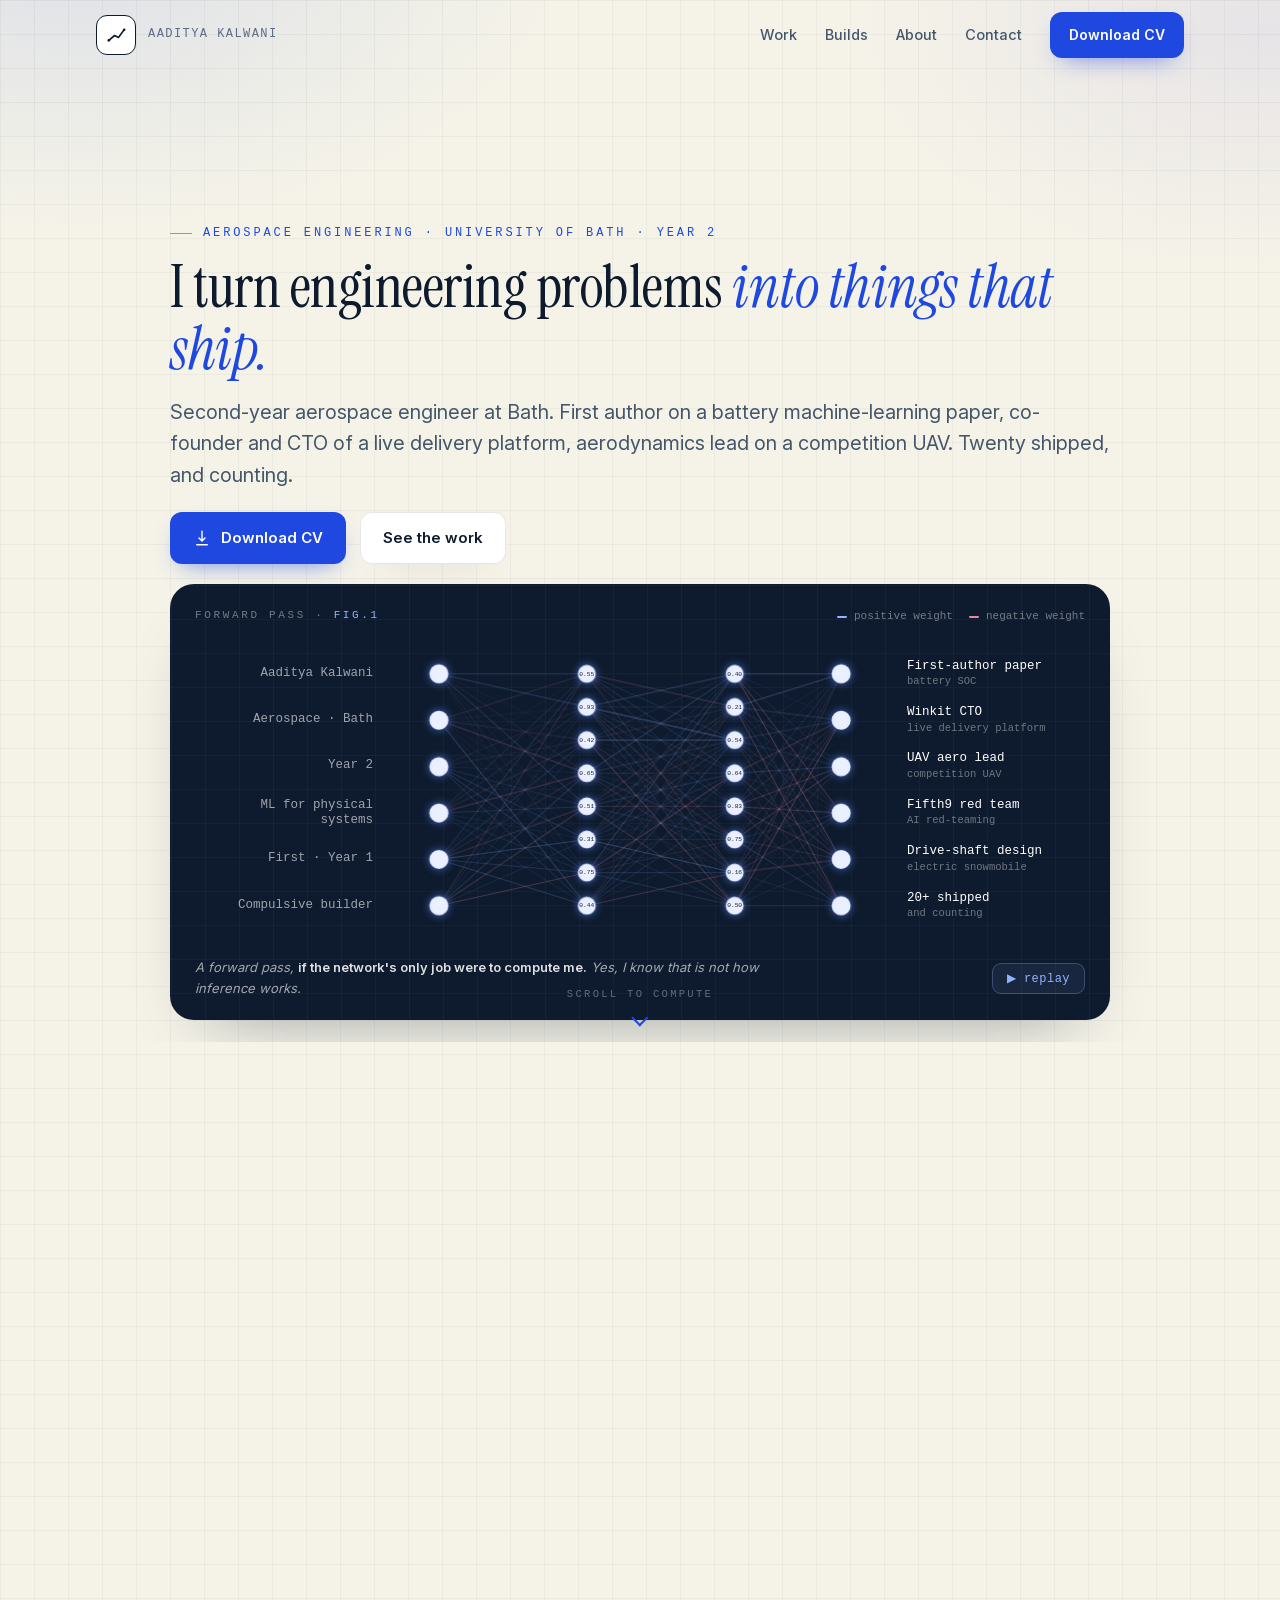
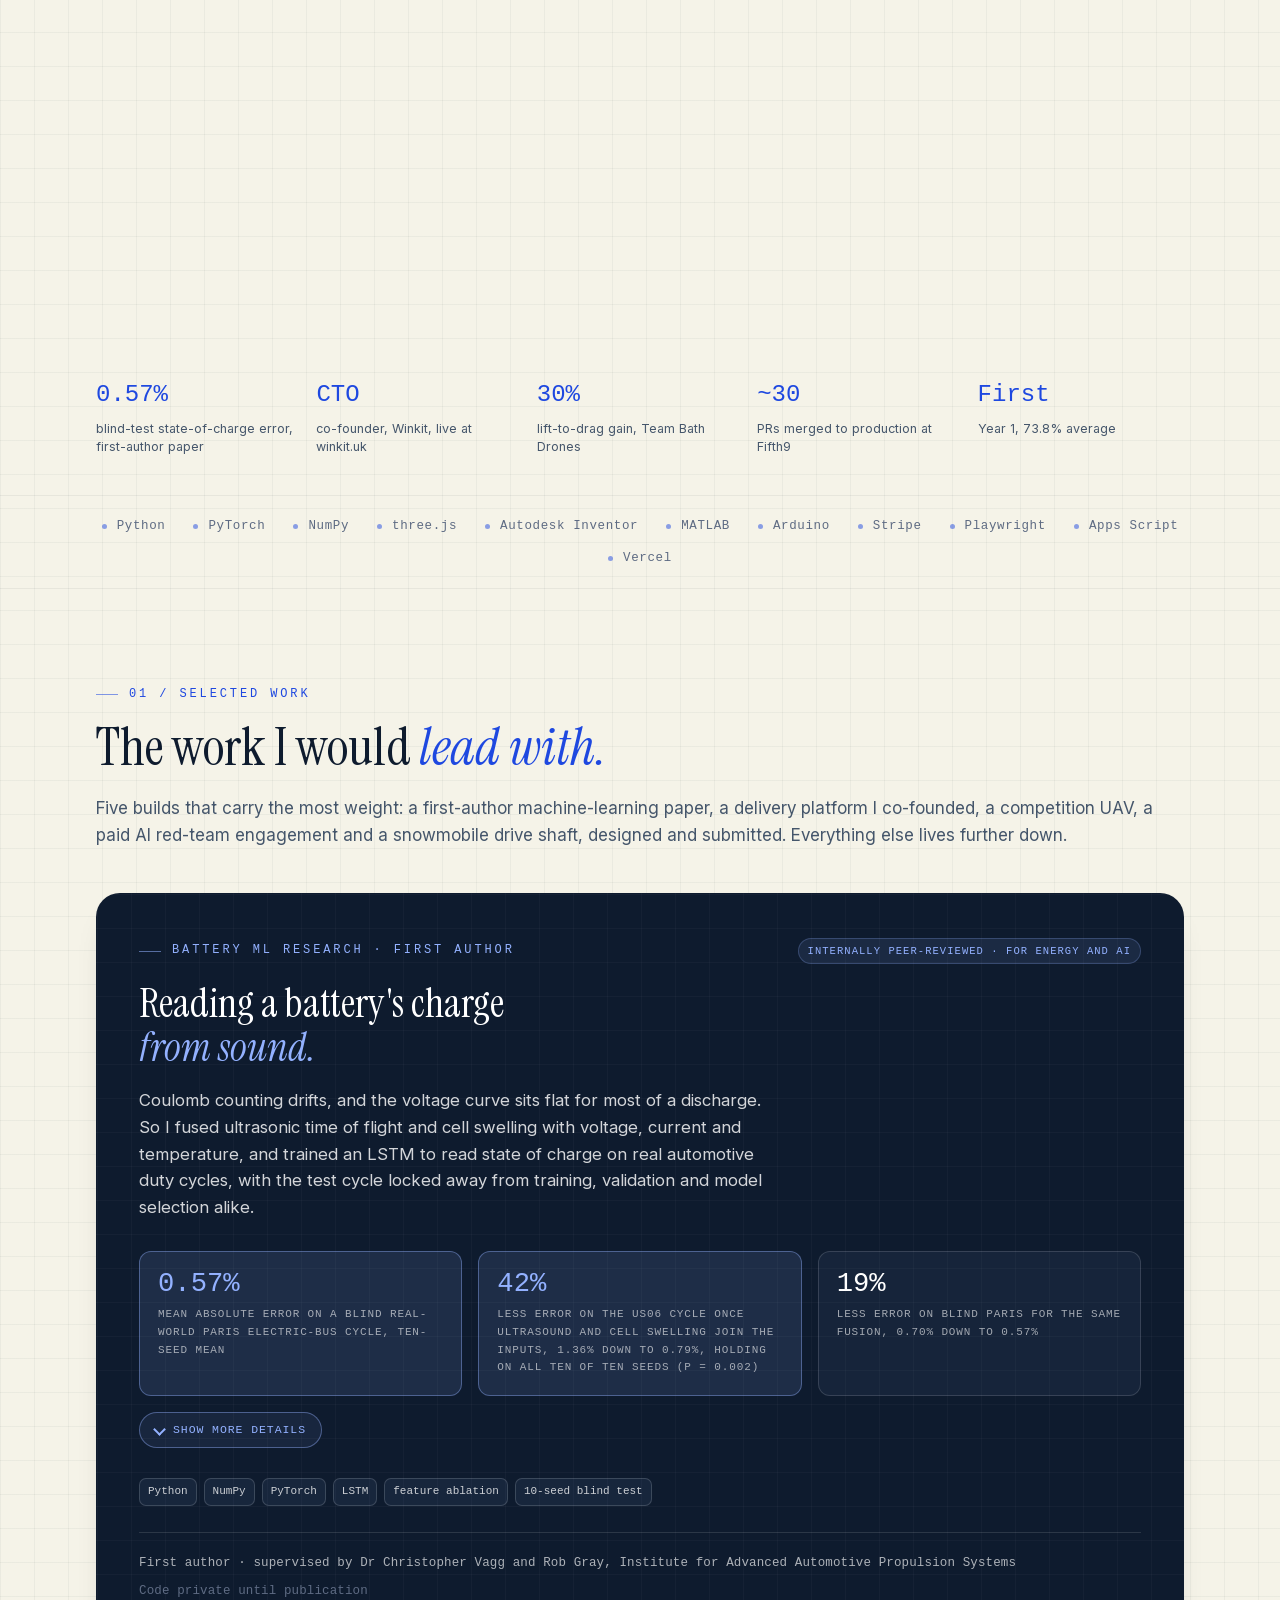
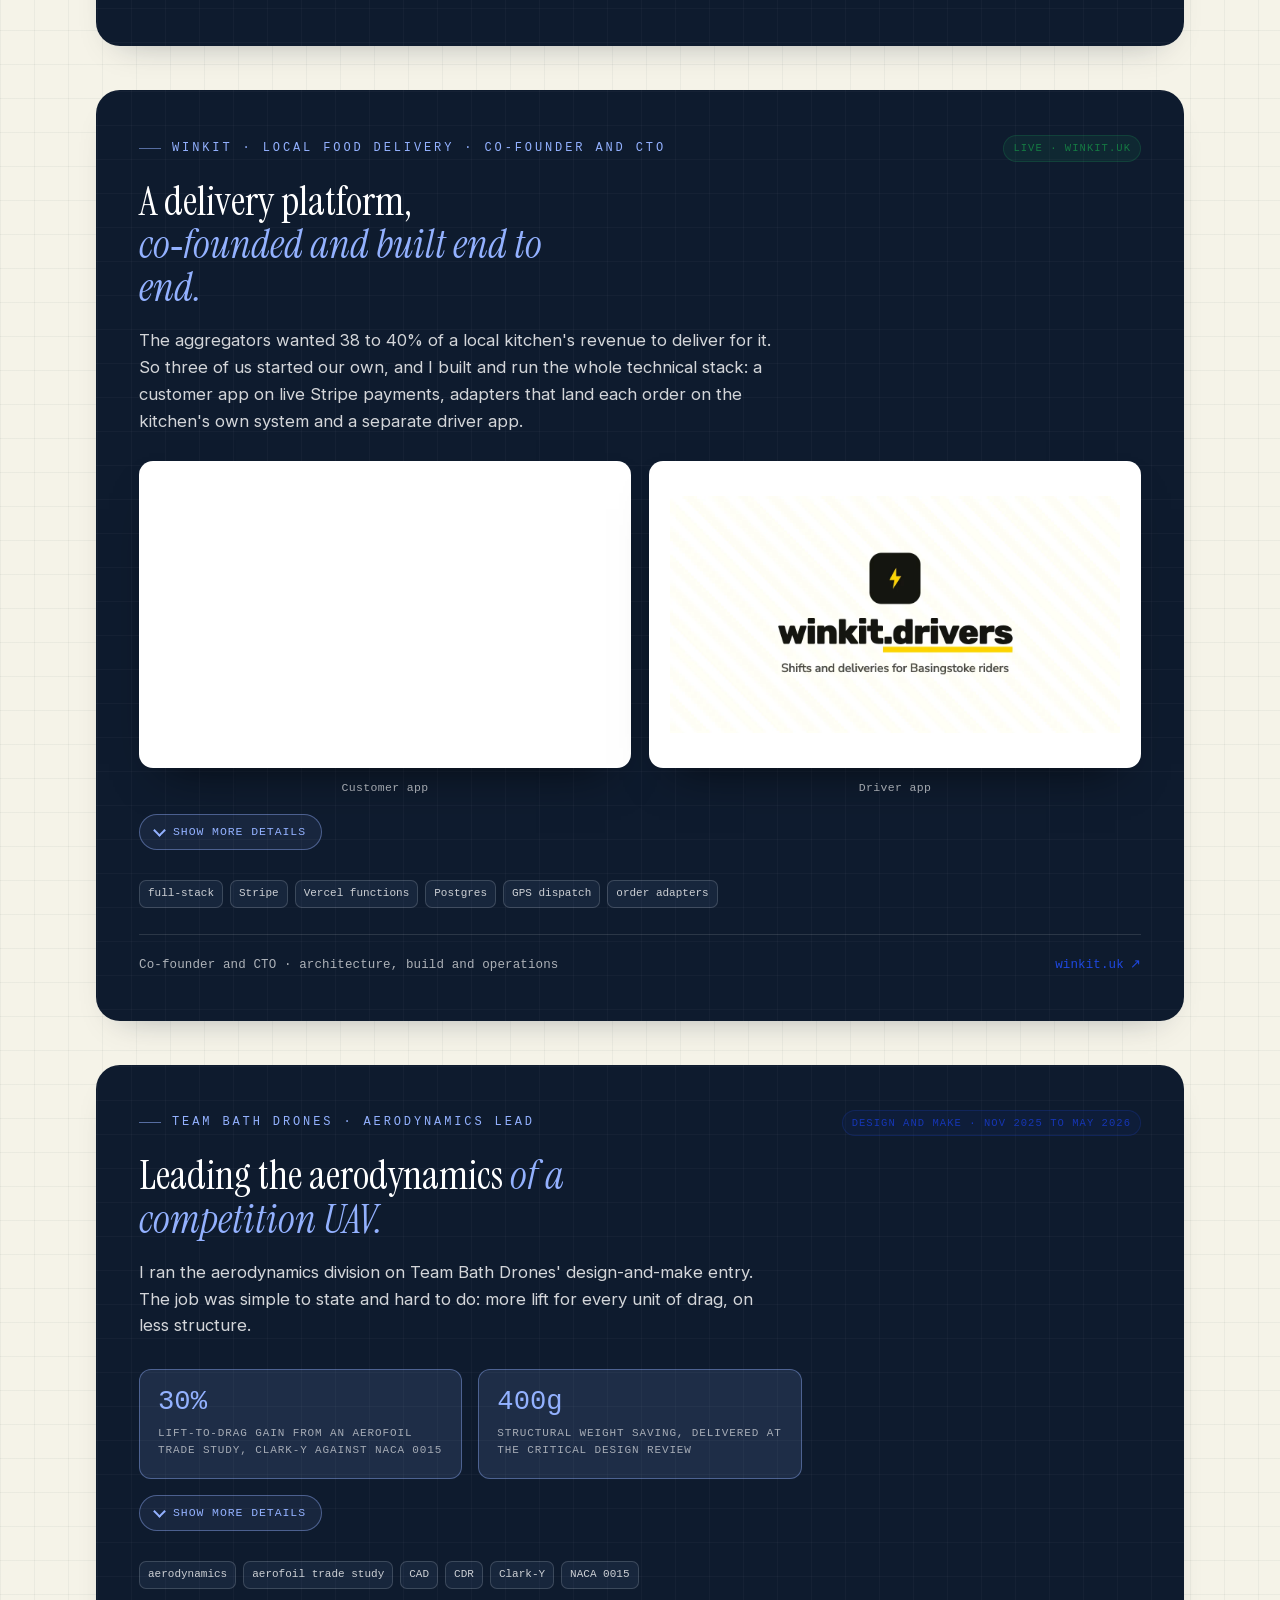
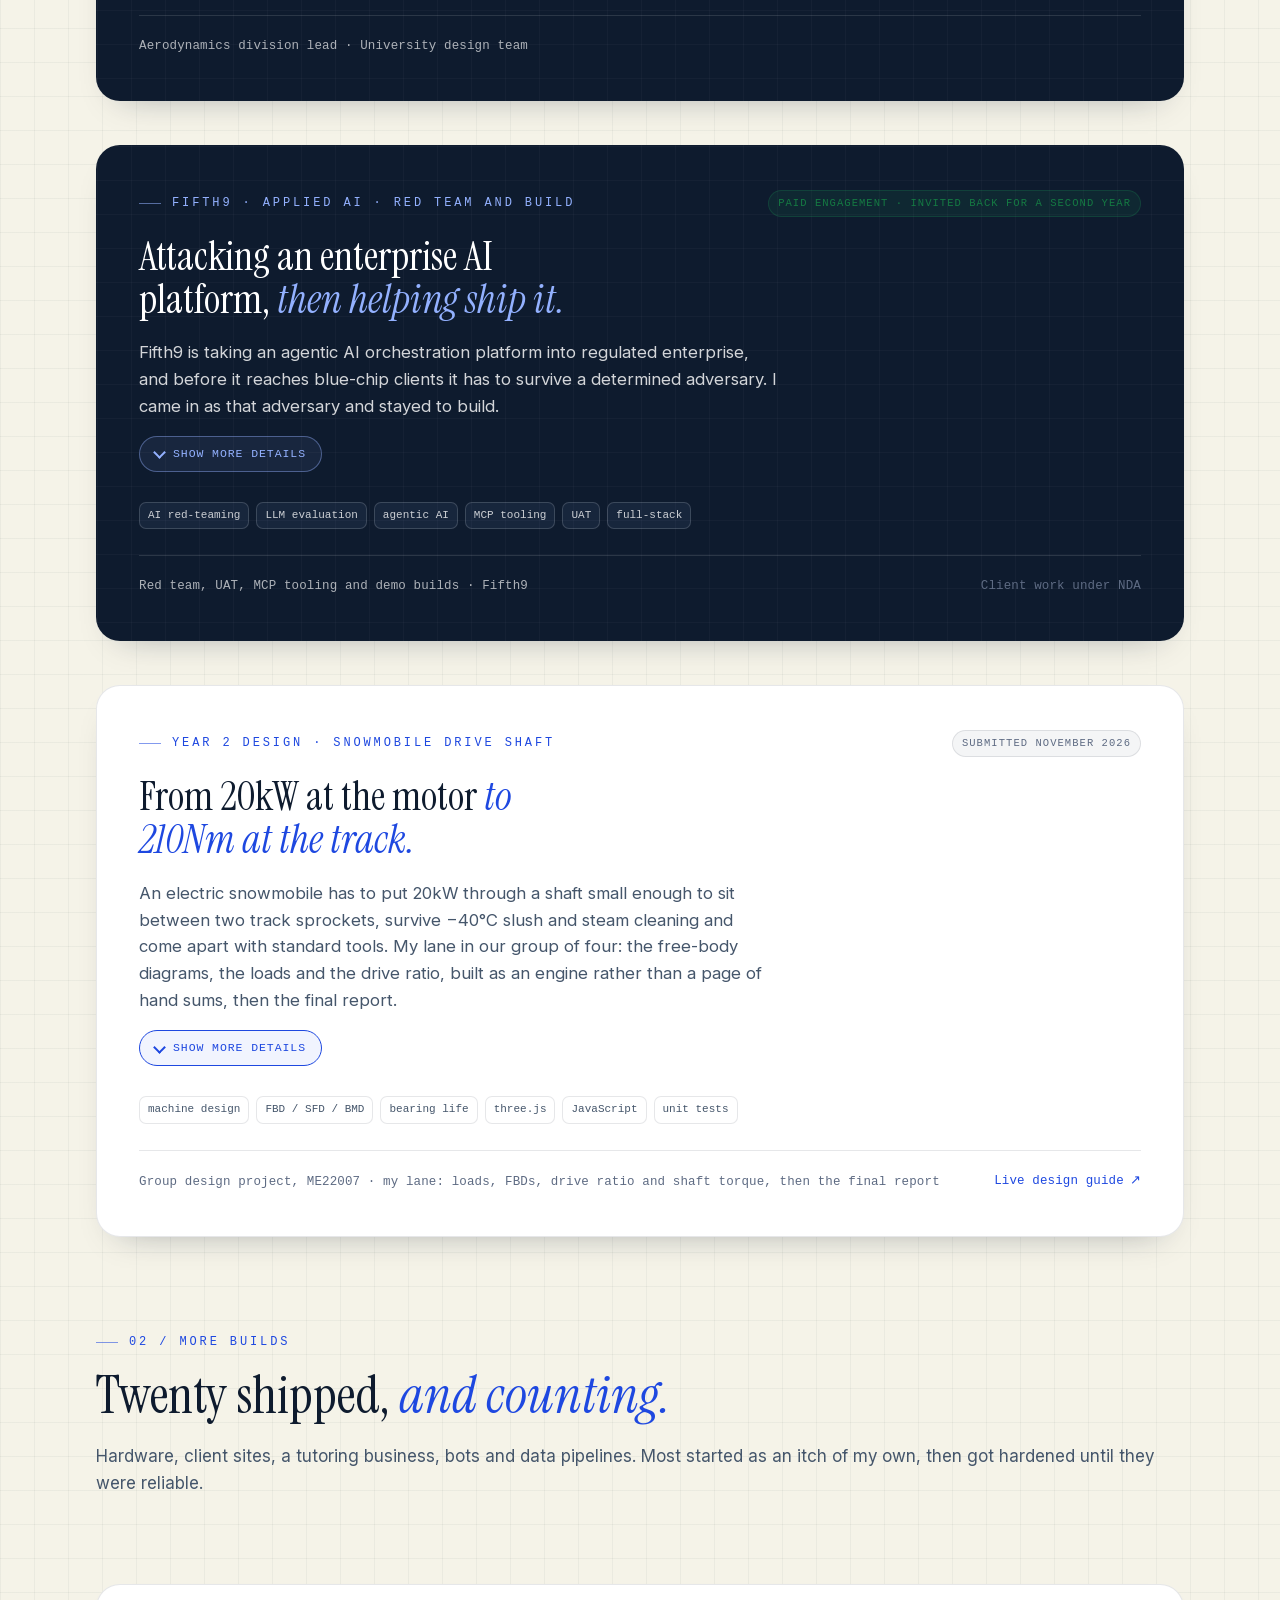
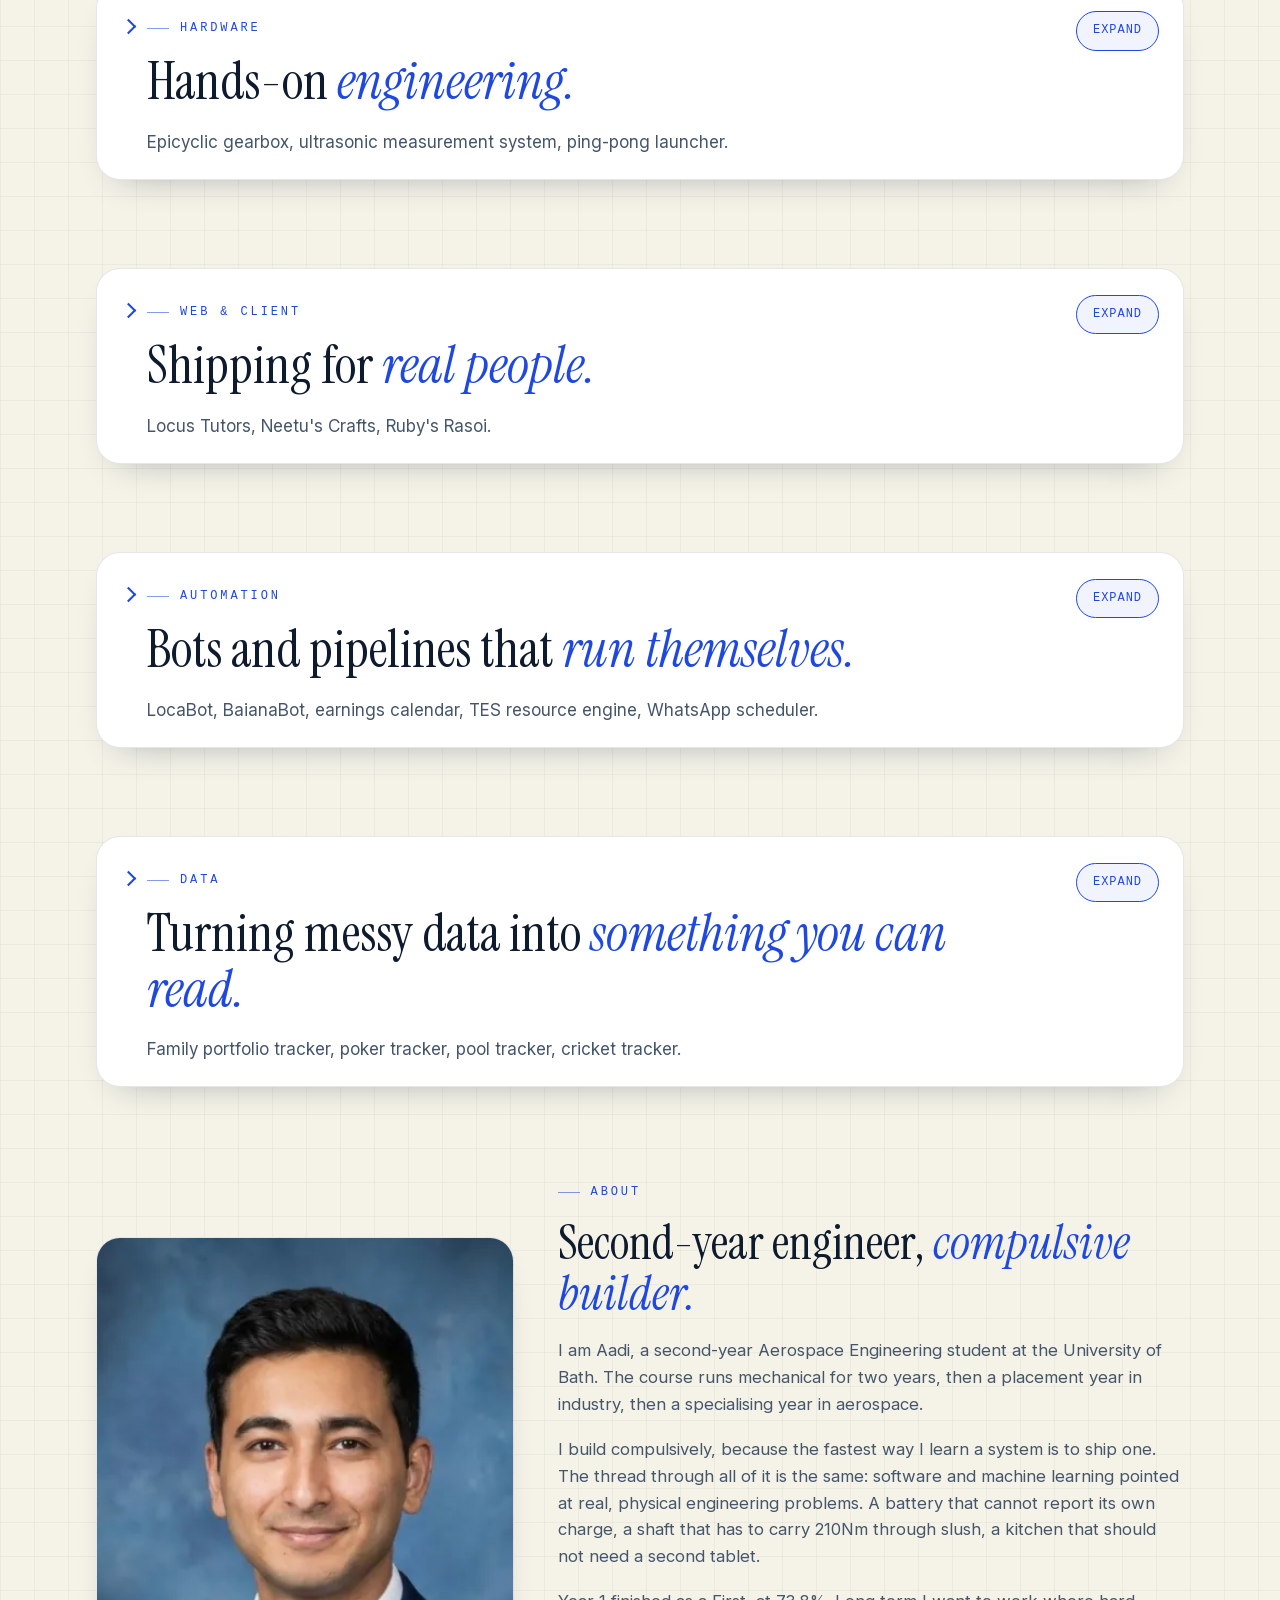
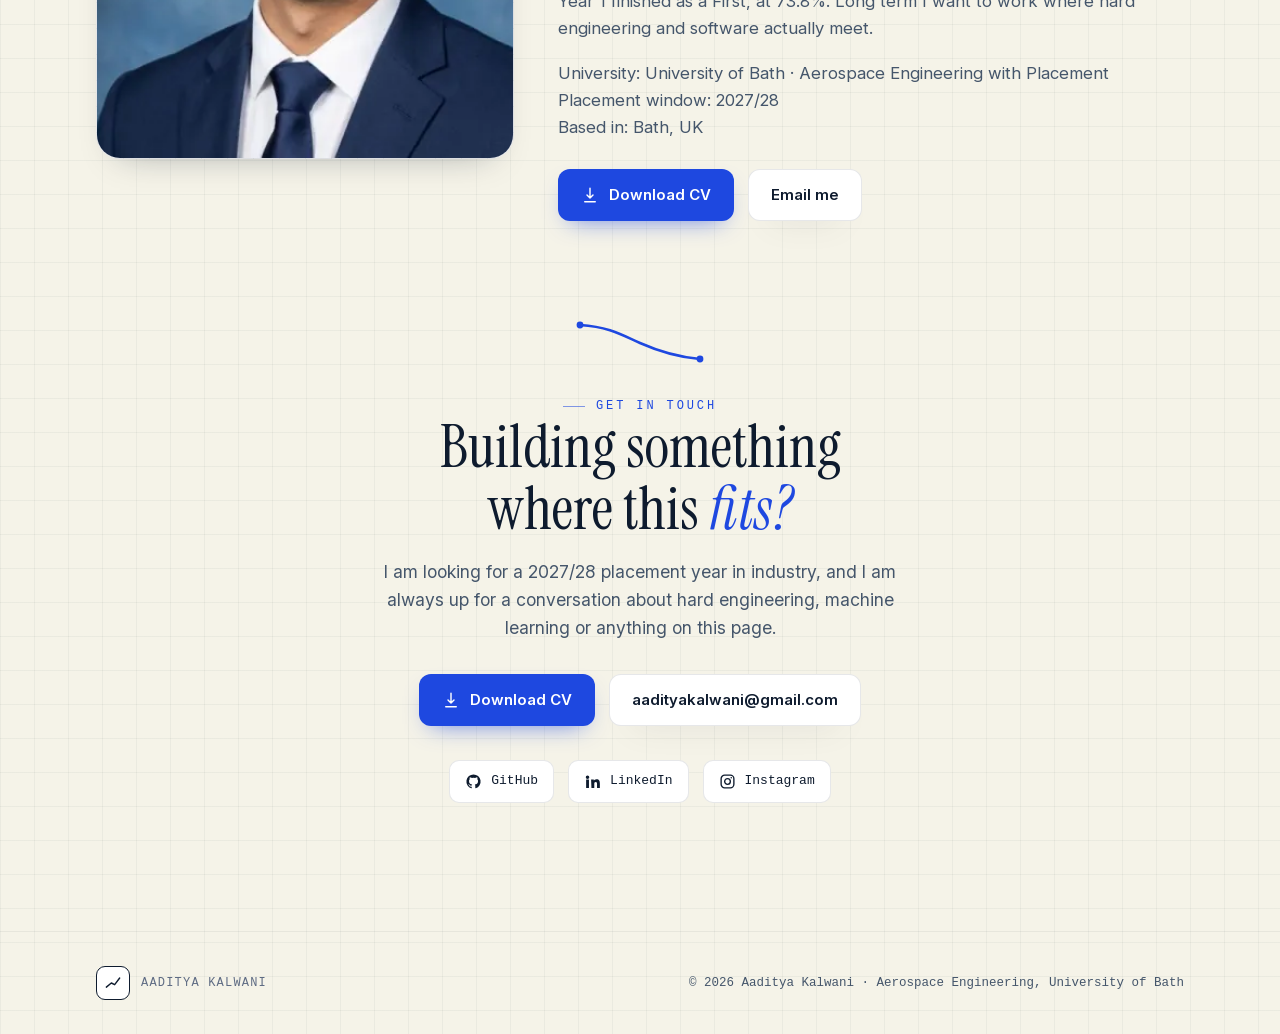
==== m.html @ b26e065e "Link preview shows the full name, live headline and domain" ====
<!DOCTYPE html>
<html lang="en-GB">
<head>
<meta charset="UTF-8">
<meta name="viewport" content="width=device-width, initial-scale=1">
<title>Aaditya Kalwani · Aerospace engineer and builder</title>
<script>document.documentElement.className+=" js";</script>
<link rel="icon" href="data:image/svg+xml,<svg xmlns='http://www.w3.org/2000/svg' viewBox='0 0 24 24'><rect width='24' height='24' rx='6' fill='%230E1B2E'/><path d='M4 17 L10 12 L14 14 L20 6' fill='none' stroke='%231E48E0' stroke-width='2.3' stroke-linecap='round' stroke-linejoin='round'/><circle cx='4' cy='17' r='1.5' fill='%231E48E0'/><circle cx='20' cy='6' r='1.5' fill='%231E48E0'/></svg>">
<meta name="description" content="Aerospace engineering student at Bath. First-author battery ML research, Winkit co-founder and CTO, UAV aerodynamics lead. Twenty projects shipped.">

<!-- Link preview (Open Graph + Twitter) -->
<link rel="canonical" href="https://aadityakalwani.com/">
<meta property="og:type" content="website">
<meta property="og:site_name" content="Aaditya Kalwani">
<meta property="og:locale" content="en_GB">
<meta property="og:url" content="https://aadityakalwani.com/">
<meta property="og:title" content="Aaditya Kalwani · Aerospace engineer and builder">
<meta property="og:description" content="Second-year aerospace engineer at Bath. First-author battery ML research, co-founder and CTO of Winkit, UAV aerodynamics lead and AI red-teaming. Twenty shipped, and counting.">
<meta property="og:image" content="https://aadityakalwani.com/og.jpg?v=20261122">
<meta property="og:image:width" content="1200">
<meta property="og:image:height" content="630">
<meta name="twitter:card" content="summary_large_image">
<meta name="twitter:title" content="Aaditya Kalwani · Aerospace engineer and builder">
<meta name="twitter:description" content="Second-year aerospace engineer at Bath. First-author battery ML research, co-founder and CTO of Winkit, UAV aerodynamics lead and AI red-teaming. Twenty shipped, and counting.">
<meta name="twitter:image" content="https://aadityakalwani.com/og.jpg?v=20261122">

<link rel="preload" href="assets/fonts/inter-latin.woff2" as="font" type="font/woff2" crossorigin>
<link rel="preload" href="assets/fonts/instrument-serif-latin.woff2" as="font" type="font/woff2" crossorigin>
<style>/* Aaditya Kalwani portfolio. Design tokens, then components. Light by default. */
/* Self-hosted fonts (latin subset). No third-party request, no render-blocking stylesheet. */
@font-face{font-family:"Inter";font-style:normal;font-weight:400 700;font-display:swap;src:url(assets/fonts/inter-latin.woff2) format("woff2");
  unicode-range:U+0000-00FF,U+0131,U+0152-0153,U+02BB-02BC,U+02C6,U+02DA,U+02DC,U+0304,U+0308,U+0329,U+2000-206F,U+20AC,U+2122,U+2191,U+2193,U+2212,U+2215,U+FEFF,U+FFFD}
@font-face{font-family:"Instrument Serif";font-style:normal;font-weight:400;font-display:swap;src:url(assets/fonts/instrument-serif-latin.woff2) format("woff2");
  unicode-range:U+0000-00FF,U+0131,U+0152-0153,U+02BB-02BC,U+02C6,U+02DA,U+02DC,U+0304,U+0308,U+0329,U+2000-206F,U+20AC,U+2122,U+2191,U+2193,U+2212,U+2215,U+FEFF,U+FFFD}
@font-face{font-family:"Instrument Serif";font-style:italic;font-weight:400;font-display:swap;src:url(assets/fonts/instrument-serif-italic-latin.woff2) format("woff2");
  unicode-range:U+0000-00FF,U+0131,U+0152-0153,U+02BB-02BC,U+02C6,U+02DA,U+02DC,U+0304,U+0308,U+0329,U+2000-206F,U+20AC,U+2122,U+2191,U+2193,U+2212,U+2215,U+FEFF,U+FFFD}
  .fp-svg{position:absolute;inset:0;width:100%;height:100%;overflow:visible}
  .fp-label{position:absolute;transform:translateY(-50%);font-family:ui-monospace,"SF Mono",Menlo,Consolas,monospace;font-size:clamp(8px,1.05vw,12.5px);line-height:1.24;pointer-events:none}
  .fp-label.in{left:1%;width:19%;text-align:right;color:rgba(255,255,255,.6)}
  .fp-label.out{left:80%;width:19%;text-align:left;color:#fff;font-weight:500}
  .fp-label .fp-sub{display:block;color:rgba(255,255,255,.4);font-size:.84em;font-weight:400;margin-top:1px}
  @media(max-width:620px){.fp-label{font-size:8px}.fp-label .fp-sub{display:none}}
  .fp-edge{fill:none;stroke-linecap:round;stroke-dashoffset:0;opacity:var(--op)}
  .fp-node{stroke:rgba(147,177,255,.28);stroke-width:1.4;fill:#eaf0ff;filter:drop-shadow(0 0 5px rgba(30,72,224,.4))}
  .fp-actval{fill:#081020;font-family:ui-monospace,"SF Mono",Menlo,Consolas,monospace;font-size:10.5px;font-weight:500;text-anchor:middle;dominant-baseline:middle;opacity:.92}
  @keyframes fpDraw{from{stroke-dashoffset:var(--len);opacity:0}to{stroke-dashoffset:0;opacity:var(--op)}}
  @keyframes fpGlow{from{fill:#0c1626;filter:none}to{fill:#eaf0ff;filter:drop-shadow(0 0 7px rgba(91,131,247,.75))}}
  @keyframes fpIn{from{opacity:0;transform:translateY(-50%) translateX(9px)}to{opacity:1;transform:translateY(-50%) translateX(0)}}
  .fp-panel.playing .fp-edge{animation:fpDraw .6s ease var(--d) both}
  .fp-panel.playing .fp-node{animation:fpGlow .42s ease var(--d) both}
  .fp-panel.playing .fp-label.out{animation:fpIn .5s ease var(--d) both}
  .fp-stage{cursor:default}
  @media(max-width:620px){.fp-label{display:none}}
  @media(prefers-reduced-motion:reduce){.fp-panel.playing .fp-edge,.fp-panel.playing .fp-node{animation:none}}
  .stats-m{list-style:none;margin:34px 0 0;padding:0;display:grid;grid-template-columns:repeat(5,1fr);gap:14px}
  .stats-m li{display:flex;flex-direction:column;gap:6px}
  .stats-m b{font-family:ui-monospace,"SF Mono",Menlo,Consolas,monospace;font-size:1.5rem;font-weight:500;color:var(--accent)}
  .stats-m span{font-size:12.5px;line-height:1.4;color:var(--ink-soft)}
  @media(max-width:720px){.stats-m{grid-template-columns:repeat(2,1fr)}}
  .abl-wrap{overflow-x:auto;margin:10px 0}
  .abl{border-collapse:collapse;font-family:ui-monospace,"SF Mono",Menlo,Consolas,monospace;font-size:11.5px;min-width:520px;width:100%}
  .abl th,.abl td{text-align:left;padding:7px 10px;border-bottom:1px solid rgba(255,255,255,.14)}
  .abl th{color:rgba(255,255,255,.55);font-weight:500}
</style>

<style>
  :root{
    --paper:#F5F3E8;
    --card:#FFFFFF;
    --ink:#0E1B2E;
    --ink-soft:#45566B;
    --ink-faint:#5E6B83;
    --accent:#1E48E0;
    --accent-deep:#1636B4;
    --accent-lift:#93B1FF;
    --accent-wash:rgba(30,72,224,0.06);
    --line:rgba(14,27,46,0.10);
    --line-soft:rgba(14,27,46,0.06);
    --grid:rgba(14,27,46,0.045);
    --ok:#157A43;
    --r-comp:16px;
    --r-panel:24px;
    --maxw:1140px;
    --ease:cubic-bezier(.2,.7,.2,1);
    --shadow:0 34px 66px -40px rgba(14,27,46,.42);
    --shadow-sm:0 16px 34px -24px rgba(14,27,46,.42);
  }
  *{box-sizing:border-box;margin:0;padding:0}
  html{scroll-behavior:smooth;-webkit-text-size-adjust:100%}
  @media (prefers-reduced-motion:reduce){html{scroll-behavior:auto}}
  html.lenis{scroll-behavior:auto}   /* Lenis's own class; Lenis owns scroll, kill native smooth to avoid double-animation */
  
  body{
    font-family:'Inter',system-ui,sans-serif;
    color:var(--ink-soft);
    background:var(--paper);
    background-image:
      linear-gradient(var(--grid) 1px,transparent 1px),
      linear-gradient(90deg,var(--grid) 1px,transparent 1px),
      radial-gradient(58% 46% at 6% -6%,rgba(30,72,224,.11),rgba(30,72,224,0) 66%),
      radial-gradient(50% 40% at 99% 3%,rgba(91,74,222,.09),rgba(91,74,222,0) 64%);
    background-size:34px 34px,34px 34px,100% 940px,100% 940px;
    background-repeat:repeat,repeat,no-repeat,no-repeat;
    line-height:1.6;
    -webkit-font-smoothing:antialiased;
    text-rendering:optimizeLegibility;
    overflow-x:hidden;
  }
  .wrap{max-width:var(--maxw);margin:0 auto;padding:0 26px}
  h1,h2,h3,h4{color:var(--ink);line-height:1.05;font-weight:400}
  h2{letter-spacing:-.4px}
  section[id]{scroll-margin-top:88px}
  .serif{font-family:'Instrument Serif',Georgia,serif;font-weight:400;letter-spacing:0}
  .serif em{font-style:italic;color:var(--accent)}
  .eyebrow{
    font-family:ui-monospace,"SF Mono",Menlo,Consolas,monospace;font-size:12px;font-weight:500;
    letter-spacing:.24em;text-transform:uppercase;color:var(--accent);
    display:inline-flex;align-items:center;gap:11px;
  }
  .eyebrow::before{content:"";width:22px;height:1px;background:var(--accent);opacity:.55}
  a{color:inherit;text-decoration:none}
  ::selection{background:rgba(30,72,224,.16)}

  /* buttons */
  .btn{
    display:inline-flex;align-items:center;justify-content:center;gap:10px;cursor:pointer;
    font-weight:600;font-size:15px;border-radius:12px;padding:13px 22px;min-height:48px;
    border:1.5px solid transparent;transition:all .22s var(--ease);white-space:nowrap;
  }
  .btn svg{width:18px;height:18px;flex:0 0 auto}
  .btn-primary{background:var(--accent);color:#fff;box-shadow:0 10px 24px -12px rgba(30,72,224,.7)}
  .btn-primary:hover{background:var(--accent-deep);transform:translate(2px,-2px);box-shadow:0 18px 32px -12px rgba(30,72,224,.75)}
  .btn-ghost{background:var(--card);color:var(--ink);border-color:var(--line);box-shadow:var(--shadow-sm)}
  .btn-ghost:hover{border-color:var(--ink);background:var(--card);transform:translateY(-2px)}
  .btn-nav{padding:11px 18px;min-height:42px;font-size:14px}
  a.btn:focus-visible,a:focus-visible,summary:focus-visible{outline:3px solid var(--accent);outline-offset:3px;border-radius:12px}

  /* nav */
  .nav{position:sticky;top:0;z-index:60;transition:box-shadow .3s var(--ease),background .3s var(--ease)}
  .nav.scrolled{background:rgba(245,243,232,.86);backdrop-filter:blur(12px);box-shadow:0 1px 0 var(--line-soft)}
  .nav-in{display:flex;align-items:center;justify-content:space-between;height:70px}
  .brand{display:flex;align-items:center;gap:12px;color:var(--ink)}
  .mark{width:40px;height:40px;border-radius:11px;border:1.5px solid var(--ink);
    display:grid;place-items:center;flex:0 0 auto;background:var(--card)}
  .mark svg{width:23px;height:23px}
  .brand-tag{font-family:ui-monospace,"SF Mono",Menlo,Consolas,monospace;font-size:12px;letter-spacing:.12em;
    text-transform:uppercase;color:var(--ink-faint)}
  .nav-links{display:flex;align-items:center;gap:28px}
  .nav-links a.link{font-size:14.5px;color:var(--ink-soft);font-weight:500;transition:color .2s}
  .nav-links a.link:hover{color:var(--ink)}
  @media(max-width:880px){.nav-links a.link{display:none}.brand-tag{display:none}}

  /* hero */
  .hero{position:relative;padding:72px 0 0}
  .hero-grid{display:grid;grid-template-columns:1.05fr .95fr;gap:48px;align-items:center}
  @media(max-width:900px){.hero-grid{grid-template-columns:1fr;gap:26px}}
  .hero h1{font-size:clamp(2.9rem,6.6vw,5rem);margin:22px 0 0;letter-spacing:-.5px}
  .lede{font-size:clamp(1.06rem,2vw,1.24rem);max-width:44ch;margin:24px 0 0;color:var(--ink-soft)}
  .hero-cta{display:flex;flex-wrap:wrap;gap:14px;margin-top:32px}

  /* cinematic pinned hero (desktop + fine pointer + motion allowed): scroll drives the forward pass */
  .hero-pin{position:relative}
  .hero-scrollcue{display:none}
  @media(min-width:901px) and (pointer:fine) and (prefers-reduced-motion:no-preference){
    .hero-pin{height:200vh}
    .hero-stage{position:sticky;top:0;height:100vh;display:flex;flex-direction:column;justify-content:center;
      padding:74px 0 22px;overflow:hidden}
    .hero-stage > .wrap{display:flex;flex-direction:column;min-height:0;flex:1 1 auto;justify-content:center}
    .hero-stage .hero-head{max-width:940px}
    .hero-stage .hero-head h1{font-size:clamp(2.4rem,4.6vw,3.7rem);margin-top:14px}
    .hero-stage .lede{margin-top:16px;max-width:62ch}
    .hero-stage .hero-cta{margin-top:20px}
    .hero-stage .assure{display:none}
    .hero-stage .fp-panel{margin:20px 0 0;flex:1 1 auto;display:flex;flex-direction:column;min-height:0}
    .hero-stage .fp-stage{aspect-ratio:auto;flex:1 1 auto;min-height:120px}
    .hero-scrollcue{display:flex;position:absolute;left:50%;bottom:18px;transform:translateX(-50%);
      flex-direction:column;align-items:center;gap:9px;pointer-events:none;transition:opacity .3s;
      font-family:ui-monospace,"SF Mono",Menlo,Consolas,monospace;font-size:10.5px;letter-spacing:.22em;text-transform:uppercase;color:var(--ink-faint)}
    .hero-scrollcue .cue-arrow{width:12px;height:12px;border-right:2px solid var(--accent);border-bottom:2px solid var(--accent);
      transform:rotate(45deg);animation:cueBob 1.6s ease-in-out infinite}
    @keyframes cueBob{0%,100%{transform:rotate(45deg) translate(0,0)}50%{transform:rotate(45deg) translate(3px,3px)}}
  }
  @media(prefers-reduced-motion:reduce){.hero-scrollcue .cue-arrow{animation:none}}
  @media(min-width:901px) and (pointer:fine) and (max-height:780px){.hero-scrollcue{display:none}}   /* short laptop: cue would collide with the panel caption */
  .assure{margin-top:22px;font-family:ui-monospace,"SF Mono",Menlo,Consolas,monospace;font-size:12.5px;
    letter-spacing:.01em;color:var(--ink-faint);display:flex;align-items:flex-start;gap:10px;max-width:52ch}
  .assure .dot{width:8px;height:8px;border-radius:50%;background:var(--ok);flex:0 0 auto;margin-top:5px;
    box-shadow:0 0 0 4px rgba(31,157,87,.16)}

  /* hero plot: a self-drawing battery discharge / SOC curve on the page paper */
  .heroplot{position:relative;min-height:360px}
  @media(max-width:900px){.heroplot{min-height:auto;margin-top:6px}.plot-badge{position:static;left:auto;top:auto;margin-top:12px;display:inline-block}}
  .heroplot svg{width:100%;height:100%;display:block;overflow:visible}
  .axis{stroke:var(--line);stroke-width:1.25}
  .ticklab{font-family:ui-monospace,"SF Mono",Menlo,Consolas,monospace;font-size:12px;fill:var(--ink-faint);letter-spacing:.04em}
  .curve{fill:none;stroke:var(--accent);stroke-width:3.4;stroke-linecap:round}
  .curve-est{fill:none;stroke:var(--accent-lift);stroke-width:2;stroke-dasharray:5 6;stroke-linecap:round;
    opacity:0;animation:fadein 1s ease 1.9s forwards}
  .curve-draw{stroke-dasharray:1;stroke-dashoffset:1;animation:draw 2.1s var(--ease) .35s forwards}
  @keyframes draw{to{stroke-dashoffset:0}}
  .area{fill:url(#fade);opacity:0;animation:fadein 1.2s ease 1.6s forwards}
  @keyframes fadein{to{opacity:1}}
  .pt{fill:var(--accent);opacity:0;animation:pop .45s var(--ease) forwards}
  .pt-ring{fill:var(--paper);stroke:var(--accent);stroke-width:2;opacity:0;animation:pop .45s var(--ease) forwards}
  @keyframes pop{to{opacity:1}}
  .plot-badge{
    position:absolute;left:14%;top:6%;background:var(--card);
    border:1px solid var(--line);border-radius:12px;padding:10px 14px;box-shadow:var(--shadow-sm);
    font-family:ui-monospace,"SF Mono",Menlo,Consolas,monospace;font-size:12px;color:var(--ink);letter-spacing:.01em;
    opacity:0;animation:fadein .6s ease 2.5s forwards;
  }
  .plot-badge b{color:var(--accent);font-weight:500}
  @media(prefers-reduced-motion:reduce){
    .curve-draw{animation:none;stroke-dashoffset:0}
    .pt,.pt-ring,.area,.plot-badge,.curve-est{animation:none;opacity:1}.pt-ring{opacity:1}
  }

  /* trust strip */
  .trust{border-top:1px solid var(--line-soft);border-bottom:1px solid var(--line-soft);margin-top:40px}
  .trust-in{display:flex;flex-wrap:wrap;justify-content:center;gap:12px 28px;padding:20px 26px;
    font-family:ui-monospace,"SF Mono",Menlo,Consolas,monospace;font-size:12.5px;letter-spacing:.05em;color:var(--ink-faint)}
  .trust-in span{display:inline-flex;align-items:center;gap:10px}
  .trust-in span::before{content:"";width:5px;height:5px;border-radius:50%;background:var(--accent);opacity:.5}

  /* sections */
  .block{padding:88px 0 0}
  .block-head{max-width:none}
  .block-head h2{font-size:clamp(2.1rem,4.5vw,3.3rem);margin:16px 0 0}
  .block-head p{margin-top:18px;font-size:1.07rem}

  /* collapsible sections — an obvious clickable card (native <details>) */
  .toggle{border:1px solid var(--line);border-radius:var(--r-panel);background:var(--card);
    box-shadow:var(--shadow-sm);transition:border-color .25s var(--ease),box-shadow .25s var(--ease)}
  .toggle:hover{border-color:var(--accent-lift);box-shadow:var(--shadow)}
  .toggle > summary{list-style:none;cursor:pointer;position:relative;padding:26px 152px 24px 50px}
  .toggle > summary::-webkit-details-marker{display:none}
  .toggle > summary::before{content:"";position:absolute;left:26px;top:36px;width:9px;height:9px;
    border-right:2.5px solid var(--accent);border-bottom:2.5px solid var(--accent);
    transform:rotate(-45deg);transition:transform .28s var(--ease)}
  .toggle[open] > summary::before{transform:rotate(45deg)}
  .toggle > summary::after{content:"Expand";position:absolute;right:24px;top:26px;
    font-family:ui-monospace,"SF Mono",Menlo,Consolas,monospace;font-size:12px;font-weight:500;letter-spacing:.08em;text-transform:uppercase;
    padding:9px 16px;border-radius:999px;border:1.5px solid var(--accent);color:var(--accent);background:var(--accent-wash);
    transition:background .2s,color .2s}
  .toggle[open] > summary::after{content:"Collapse"}
  .toggle > summary:hover::after{background:var(--accent);color:#fff}
  .toggle > summary:hover h2{color:var(--accent-deep)}
  .toggle > summary:focus-visible{outline:3px solid var(--accent);outline-offset:4px;border-radius:var(--r-panel)}
  .toggle-body{padding:0 32px 30px 50px}
  @media(max-width:640px){
    .toggle > summary{padding:22px 20px 18px 44px}
    .toggle > summary::before{left:20px;top:32px}
    .toggle > summary::after{position:static;display:inline-block;margin-top:14px}
    .toggle-body{padding:0 20px 22px 20px}
  }
  @media(prefers-reduced-motion:reduce){.toggle,.toggle > summary::before{transition:none}}

  /* inline "show more details" within a card or case, the section-toggle idiom sized down */
  .more{margin-top:16px}
  .more > summary{list-style:none;cursor:pointer;display:inline-flex;align-items:center;gap:9px;
    font-family:ui-monospace,"SF Mono",Menlo,Consolas,monospace;font-size:11.5px;font-weight:500;letter-spacing:.08em;text-transform:uppercase;
    color:var(--accent);padding:8px 15px;border:1.5px solid var(--accent);border-radius:999px;background:var(--accent-wash);
    transition:background .2s var(--ease),color .2s var(--ease)}
  .more > summary::-webkit-details-marker{display:none}
  .more > summary::before{content:"";width:7px;height:7px;border-right:2.2px solid currentColor;
    border-bottom:2.2px solid currentColor;transform:rotate(45deg);transition:transform .28s var(--ease);margin-top:-2px}
  .more[open] > summary::before{transform:rotate(-135deg)}
  .more .sl,.more[open] .sm{display:none}
  .more[open] .sl{display:inline}
  .skip{position:absolute;left:12px;top:-60px;z-index:100;padding:12px 18px;border-radius:999px;background:var(--ink);color:var(--paper);font-weight:600;text-decoration:none}
  .skip:focus{top:12px}
  .more > summary:hover{background:var(--accent);color:#fff}
  .more > summary:focus-visible{outline:3px solid var(--accent);outline-offset:3px;border-radius:999px}
  .more-body{margin-top:22px}
  .more-body .case-cols{margin-top:0}
  .more-body > p{font-size:.99rem;color:var(--ink-soft)}
  .more-body > p + p{margin-top:14px}
  .more-body a{color:var(--accent);border-bottom:1px solid transparent;transition:border-color .15s}
  .more-body a:hover{border-color:var(--accent)}
  .card .more{margin-top:14px}
  .card .more-body{margin-top:14px}
  .card .more-body > p{font-size:.95rem}
  .case-summary{margin-top:18px;font-size:1.05rem;max-width:64ch}
  .case.dark .case-summary{color:rgba(255,255,255,.82)}
  .case.dark .more > summary{color:var(--accent-lift);border-color:rgba(147,177,255,.42);background:rgba(147,177,255,.08)}
  .case.dark .more > summary:hover{background:var(--accent-lift);color:var(--ink)}
  @media(prefers-reduced-motion:reduce){.more,.more > summary::before{transition:none}}

  /* winkit case — real app visuals instead of a text wall */
  .case-apps{display:grid;grid-template-columns:1fr 1fr;gap:18px;margin-top:26px}
  @media(max-width:640px){.case-apps{grid-template-columns:1fr}}
  .case-app{margin:0}
  .case-app-img{background:#fff;border-radius:14px;border:1px solid rgba(255,255,255,.16);
    box-shadow:0 22px 46px -26px rgba(0,0,0,.7);aspect-ratio:16/10;overflow:hidden;
    display:flex;align-items:center;justify-content:center;padding:20px}
  .case-app-img img{max-width:100%;max-height:100%;width:auto;height:auto;object-fit:contain;display:block}
  .case-app figcaption{font-family:ui-monospace,"SF Mono",Menlo,Consolas,monospace;font-size:11.5px;letter-spacing:.03em;
    color:rgba(255,255,255,.62);margin-top:11px;text-align:center}

  /* project cards */
  .cards{display:flex;flex-wrap:wrap;justify-content:center;gap:20px;margin-top:44px}
  .cards .card{flex:0 1 calc((100% - 40px)/3)}
  #data .cards .card{flex-basis:calc((100% - 20px)/2)}
  @media(max-width:860px){.cards .card,#data .cards .card{flex-basis:100%}}
  .card{position:relative;display:flex;flex-direction:column;background:var(--card);border:1px solid var(--line);border-radius:var(--r-comp);
    padding:26px 24px 22px;transition:transform .25s var(--ease),box-shadow .25s var(--ease),border-color .25s var(--ease);overflow:hidden}
  .card::after{content:"";position:absolute;left:0;top:0;height:3px;width:100%;background:var(--accent);
    transform:scaleX(0);transform-origin:left;transition:transform .3s var(--ease)}
  .card:hover{transform:translateY(-4px);box-shadow:var(--shadow-sm);border-color:transparent}
  .card:hover::after{transform:scaleX(1)}
  .proj-top{display:flex;align-items:center;justify-content:space-between;gap:12px;margin-bottom:16px}
  .proj-cat{font-family:ui-monospace,"SF Mono",Menlo,Consolas,monospace;font-size:11px;letter-spacing:.14em;text-transform:uppercase;color:var(--ink-faint)}
  .card h3{font-size:1.22rem;color:var(--ink);font-family:'Inter';font-weight:600;line-height:1.25}
  .card > p{margin-top:9px;font-size:.97rem;color:var(--ink-soft)}
  .pill{font-family:ui-monospace,"SF Mono",Menlo,Consolas,monospace;font-size:10.5px;letter-spacing:.1em;text-transform:uppercase;
    padding:4px 9px;border-radius:999px;white-space:nowrap;border:1px solid transparent}
  .pill-live{color:var(--ok);background:rgba(31,157,87,.10);border-color:rgba(31,157,87,.22)}
  .pill-client{color:var(--accent);background:var(--accent-wash);border-color:rgba(30,72,224,.20)}
  .pill-private{color:var(--ink-faint);background:rgba(14,27,46,.045);border-color:var(--line)}
  .pill-research{color:var(--accent-deep);background:var(--accent-wash);border-color:rgba(30,72,224,.20)}
  .tags{display:flex;flex-wrap:wrap;gap:7px;margin-top:16px}
  .tag{font-family:ui-monospace,"SF Mono",Menlo,Consolas,monospace;font-size:11px;color:var(--ink-soft);
    border:1px solid var(--line);border-radius:7px;padding:4px 8px;background:rgba(255,255,255,.5)}
  .plinks{margin-top:auto;padding-top:18px;display:flex;flex-wrap:wrap;gap:16px}
  .plinks a{font-family:ui-monospace,"SF Mono",Menlo,Consolas,monospace;font-size:12.5px;color:var(--accent);font-weight:500;
    display:inline-flex;align-items:center;gap:6px;border-bottom:1px solid transparent;transition:border-color .15s}
  .plinks a:hover{border-color:var(--accent)}
  .plinks .muted{font-family:ui-monospace,"SF Mono",Menlo,Consolas,monospace;font-size:12.5px;color:var(--ink-faint)}

  /* case study panels */
  .case{margin-top:44px;border-radius:var(--r-panel);padding:44px 42px;background:var(--card);
    border:1px solid var(--line);box-shadow:var(--shadow-sm);position:relative;overflow:hidden}
  @media(max-width:600px){.case{padding:32px 24px}}
  .case.dark{background:var(--ink);color:rgba(255,255,255,.82);border-color:transparent;
    background-image:linear-gradient(rgba(255,255,255,.028) 1px,transparent 1px),
      linear-gradient(90deg,rgba(255,255,255,.028) 1px,transparent 1px);background-size:34px 34px}
  .case.dark .eyebrow{color:var(--accent-lift)}.case.dark .eyebrow::before{background:var(--accent-lift)}
  .case.dark h3,.case.dark h4{color:#fff}
  .case.dark .case-col p{color:rgba(255,255,255,.68)}
  .case.dark .tag{color:rgba(255,255,255,.78);border-color:rgba(255,255,255,.16);background:rgba(147,177,255,.07)}
  .case.dark .case-foot{color:rgba(255,255,255,.66);border-top-color:rgba(255,255,255,.12)}
  .case.dark .pill-private{color:var(--accent-lift);background:rgba(147,177,255,.10);border-color:rgba(147,177,255,.24)}
  .case-kick{display:flex;align-items:center;justify-content:space-between;gap:14px;flex-wrap:wrap}
  .case h3{font-family:'Instrument Serif',Georgia,serif;font-weight:400;font-size:clamp(1.7rem,3.4vw,2.5rem);
    margin:18px 0 0;max-width:24ch;line-height:1.08}
  .case h3 em{font-style:italic;color:var(--accent)}
  .case.dark h3 em{color:var(--accent-lift)}
  .case-cols{display:grid;grid-template-columns:repeat(3,1fr);gap:30px;margin-top:34px}
  @media(max-width:760px){.case-cols{grid-template-columns:1fr;gap:24px}}
  .case-col h4{font-family:ui-monospace,"SF Mono",Menlo,Consolas,monospace;font-size:11px;font-weight:500;letter-spacing:.14em;
    text-transform:uppercase;color:var(--accent)}
  .case.dark .case-col h4{color:var(--accent-lift)}
  .case-col p{margin-top:12px;font-size:.99rem}
  .case .tags{margin-top:30px}
  .case-foot{margin-top:26px;padding-top:20px;border-top:1px solid var(--line);
    font-family:ui-monospace,"SF Mono",Menlo,Consolas,monospace;font-size:12.5px;letter-spacing:.01em;color:var(--ink-faint);
    display:flex;flex-wrap:wrap;gap:8px 18px;align-items:center;justify-content:space-between}
  .case-foot .plinks{margin:0;padding:0}
  .case-metrics{display:grid;grid-template-columns:repeat(3,1fr);gap:16px;margin-top:30px}
  @media(max-width:720px){.case-metrics{grid-template-columns:1fr}}
  .metric{border:1px solid rgba(255,255,255,.14);border-radius:12px;padding:18px;background:rgba(147,177,255,.06)}
  .metric .mval{display:block;font-family:ui-monospace,"SF Mono",Menlo,Consolas,monospace;font-size:1.7rem;color:#fff;line-height:1}
  .metric.win{border-color:rgba(147,177,255,.4);background:rgba(147,177,255,.12)}
  .metric.win .mval{color:var(--accent-lift)}
  .metric .mlab{display:block;margin-top:9px;font-family:ui-monospace,"SF Mono",Menlo,Consolas,monospace;font-size:11px;
    letter-spacing:.08em;text-transform:uppercase;color:rgba(255,255,255,.6)}
  .case-cap{margin-top:14px;font-family:ui-monospace,"SF Mono",Menlo,Consolas,monospace;font-size:12px;
    color:rgba(255,255,255,.5);letter-spacing:.02em}
  .case-duo{display:grid;grid-template-columns:1fr 1fr;gap:20px;margin-top:20px}
  @media(max-width:860px){.case-duo{grid-template-columns:1fr}}
  .case-duo .card{padding:28px 26px 24px}

  /* gearbox video feature */
  .vidfeat{display:grid;grid-template-columns:1.02fr .98fr;gap:32px;align-items:center;margin-top:30px}
  @media(max-width:760px){.vidfeat{grid-template-columns:1fr;gap:22px}}
  .vidfeat video{width:100%;aspect-ratio:16/9;border-radius:14px;background:#0b1524;display:block;border:1px solid var(--line);box-shadow:var(--shadow-sm)}
  .vidfeat h3{font-family:'Instrument Serif',Georgia,serif;font-weight:400;font-size:clamp(1.5rem,3vw,2.05rem);margin:0;line-height:1.12}
  .vidfeat h3 em{font-style:italic;color:var(--accent)}
  .vidfeat p{margin-top:14px;font-size:1rem}
  .vidfeat .tags{margin-top:18px}

  /* about */
  .about-grid{display:grid;grid-template-columns:.8fr 1.2fr;gap:44px;align-items:center}
  @media(max-width:820px){.about-grid{grid-template-columns:1fr;gap:28px}}
  .photo{aspect-ratio:4/5;border-radius:var(--r-panel);border:1px solid var(--line);background:var(--card);
    box-shadow:var(--shadow-sm);position:relative;overflow:hidden;display:grid;place-items:center;
    background-image:linear-gradient(var(--grid) 1px,transparent 1px),linear-gradient(90deg,var(--grid) 1px,transparent 1px);
    background-size:26px 26px}
  .photo img{width:100%;height:100%;object-fit:cover;object-position:center;display:block}
  .about .bio h2{font-size:clamp(2rem,4.2vw,3rem);margin:16px 0 0}
  .about .bio p{margin-top:18px;font-size:1.05rem}
  .about .hero-cta{margin-top:28px}

  /* final / contact */
  .final{text-align:center;padding:96px 0 40px}
  .final .plot-mini{width:128px;height:46px;margin:0 auto 26px;display:block}
  .final h2{font-size:clamp(2.4rem,5.4vw,3.7rem)}
  .final p{margin:18px auto 0;max-width:48ch;font-size:1.1rem}
  .final .hero-cta{justify-content:center;margin-top:32px}
  .socials{display:flex;justify-content:center;gap:14px;margin-top:34px;flex-wrap:wrap}
  .socials a{display:inline-flex;align-items:center;gap:9px;font-family:ui-monospace,"SF Mono",Menlo,Consolas,monospace;font-size:13px;
    color:var(--ink);border:1px solid var(--line);background:var(--card);border-radius:10px;padding:10px 15px;
    box-shadow:var(--shadow-sm);transition:transform .2s var(--ease),border-color .2s,color .2s}
  .socials a:hover{transform:translateY(-2px);border-color:var(--ink)}
  .socials a[data-todo]{color:var(--ink-faint)}
  .socials svg{width:17px;height:17px}

  /* footer */
  footer{border-top:1px solid var(--line-soft);padding:34px 0;margin-top:88px}
  .foot-in{display:flex;flex-wrap:wrap;gap:16px;justify-content:space-between;align-items:center}
  .foot-brand{display:flex;align-items:center;gap:11px;color:var(--ink)}
  .foot-brand .mark{width:34px;height:34px;border-radius:9px}.foot-brand .mark svg{width:20px;height:20px}
  .foot-brand span{font-family:ui-monospace,"SF Mono",Menlo,Consolas,monospace;font-size:12px;letter-spacing:.1em;
    text-transform:uppercase;color:var(--ink-faint)}
  .foot-note{margin:0;font-family:ui-monospace,"SF Mono",Menlo,Consolas,monospace;font-size:12.5px;color:var(--ink-soft);text-align:right}
  @media(max-width:620px){.foot-in{justify-content:center;text-align:center}.foot-note{text-align:center;width:100%}}

  /* reveal on scroll (progressive: only hides when JS is present) */
  .js .reveal{opacity:0;transform:translateY(16px);transition:opacity .6s var(--ease),transform .6s var(--ease)}
  .js .reveal.in{opacity:1;transform:none}
  @media(prefers-reduced-motion:reduce){.js .reveal{opacity:1;transform:none;transition:none}}

  /* hero head (stacked layout) */
  .hero-head{max-width:100%}
  .hero-head .lede{max-width:100%}

  /* forward-pass hero panel */
  .fp-panel{margin:40px 0 0;padding:22px 24px 20px;border-radius:var(--r-panel);background:var(--ink);
    background-image:linear-gradient(rgba(255,255,255,.028) 1px,transparent 1px),linear-gradient(90deg,rgba(255,255,255,.028) 1px,transparent 1px);
    background-size:34px 34px;border:1px solid transparent;box-shadow:var(--shadow);overflow:hidden}
  .fp-topbar{display:flex;justify-content:space-between;align-items:baseline;gap:16px;margin-bottom:4px}
  .fp-eyebrow{font-family:ui-monospace,"SF Mono",Menlo,Consolas,monospace;font-size:11px;letter-spacing:.24em;text-transform:uppercase;color:rgba(255,255,255,.42)}
  .fp-eyebrow b{color:var(--accent-lift);font-weight:500}
  .fp-legend{display:flex;gap:16px;font-family:ui-monospace,"SF Mono",Menlo,Consolas,monospace;font-size:11px;color:rgba(255,255,255,.42)}
  .fp-legend span{display:inline-flex;align-items:center;gap:7px}
  .fp-dot{width:10px;height:2px;border-radius:2px;display:inline-block}
  .fp-pos{background:var(--accent-lift)}.fp-neg{background:#E48AA0}
  @media(max-width:620px){.fp-legend{display:none}}
  .fp-stage{position:relative;width:100%;aspect-ratio:1200/520;margin-top:6px;cursor:grab}
  .fp-stage:active{cursor:grabbing}
  .fp-stage.no-grab{cursor:default}
  #fp-canvas{position:absolute;inset:0;width:100%;height:100%;display:block}
  .fp-stage[data-webgl="off"]::after{content:"3D view unavailable here. The network still computes me either way.";
    position:absolute;left:50%;bottom:14%;transform:translateX(-50%);max-width:60%;text-align:center;
    font-family:ui-monospace,"SF Mono",Menlo,Consolas,monospace;font-size:11px;letter-spacing:.02em;color:rgba(255,255,255,.4)}
  .fp-label{position:absolute;transform:translateY(-50%);font-family:ui-monospace,"SF Mono",Menlo,Consolas,monospace;font-size:clamp(8px,1.05vw,12.5px);line-height:1.24;pointer-events:none}
  .fp-label.in{left:1%;width:19%;text-align:right;color:rgba(255,255,255,.6)}
  .fp-label.out{left:80%;width:19%;text-align:left;color:#fff;font-weight:500}
  .fp-label .fp-sub{display:block;color:rgba(255,255,255,.4);font-size:.84em;font-weight:400;margin-top:1px}
  @media(max-width:620px){.fp-label{font-size:8px}.fp-label .fp-sub{display:none}}
  @keyframes fpIn{from{opacity:0;transform:translateY(-50%) translateX(9px)}to{opacity:1;transform:translateY(-50%) translateX(0)}}
  .fp-panel.playing .fp-label.out{animation:fpIn .5s ease var(--d) both}
  .fp-foot{display:flex;justify-content:space-between;align-items:center;gap:16px;margin-top:14px;flex-wrap:wrap}
  .fp-wink{font-size:13px;font-style:italic;color:rgba(255,255,255,.62);max-width:72ch}
  .fp-wink b{color:rgba(255,255,255,.86);font-style:normal;font-weight:600}
  .fp-replay{appearance:none;border:1px solid rgba(147,177,255,.28);background:rgba(147,177,255,.08);color:var(--accent-lift);font-family:ui-monospace,"SF Mono",Menlo,Consolas,monospace;font-size:12px;letter-spacing:.04em;padding:7px 14px;border-radius:9px;cursor:pointer;transition:background .18s,border-color .18s;white-space:nowrap}
  .fp-replay:hover{background:rgba(147,177,255,.16);border-color:rgba(147,177,255,.45)}
  .fp-replay:focus-visible{outline:3px solid var(--accent-lift);outline-offset:3px}
  @media(prefers-reduced-motion:reduce){.fp-panel.playing .fp-label.out{animation:none}}

  /* recurring 3D "figure" panels (fig.2, fig.3 ...) in the hero's language */
  .fig-panel{margin:34px 0 0;padding:16px 20px 14px;border-radius:var(--r-panel);background:var(--ink);
    background-image:linear-gradient(rgba(255,255,255,.028) 1px,transparent 1px),linear-gradient(90deg,rgba(255,255,255,.028) 1px,transparent 1px);
    background-size:34px 34px;border:1px solid transparent;box-shadow:var(--shadow);overflow:hidden}
  .fig-cap{font-family:ui-monospace,"SF Mono",Menlo,Consolas,monospace;font-size:11px;letter-spacing:.24em;text-transform:uppercase;color:rgba(255,255,255,.42)}
  .fig-cap b{color:var(--accent-lift);font-weight:500}
  .fig-stage{position:relative;width:100%;aspect-ratio:1200/340;margin-top:8px;cursor:grab}
  .fig-stage:active{cursor:grabbing}
  .fig-stage canvas{position:absolute;inset:0;width:100%;height:100%;display:block}
  /* a figure embedded inside a dark case panel (SOC) */
  .case-fig{position:relative;margin-top:24px;border-radius:14px;overflow:hidden;aspect-ratio:1200/380;
    border:1px solid rgba(147,177,255,.16);background:#0a1322;cursor:grab}
  .case-fig:active{cursor:grabbing}
  .case-fig canvas{position:absolute;inset:0;width:100%;height:100%;display:block}
  .fig-stage.no-grab,.case-fig.no-grab{cursor:default}
  .case-figwrap{margin-top:24px}
  .case-figwrap .case-fig{margin-top:0}
  .fig-cap-block{display:block;margin-bottom:8px}
  .case-fig-cap{position:absolute;left:14px;bottom:11px;font-family:ui-monospace,"SF Mono",Menlo,Consolas,monospace;font-size:11px;
    letter-spacing:.02em;color:rgba(255,255,255,.42);pointer-events:none}
  /* ---- phones: thumb-sized targets, 16px reading text, pills that wrap instead of clipping ---- */
  .fp-outs{display:none}
  @media(max-width:760px),(pointer:coarse){
    .socials a{min-height:44px}.foot-brand{min-height:44px}.assure{font-size:14px}
    .pill{white-space:normal;max-width:100%;line-height:1.45}
    .brand{min-height:44px}.mark{width:44px;height:44px}
    .btn-nav{min-height:44px}
    .fp-replay{min-height:44px;padding:0 16px}
    .more > summary{min-height:44px}
    .plinks a,.plinks .muted{display:inline-flex;align-items:center;min-height:44px;font-size:13.5px}
    .more-body > p,.card > p,.card .more-body > p,.block-head p{font-size:1rem}
    .case-summary{font-size:1.0625rem}
    .stats-m span{font-size:13.5px}
  }
  @media(max-width:620px){
    .fp-outs{display:grid;grid-template-columns:1fr 1fr;gap:10px 16px;list-style:none;margin:14px 0 0;padding:0 2px;
      font-family:ui-monospace,"SF Mono",Menlo,Consolas,monospace;font-size:13px;line-height:1.3;color:#fff;font-weight:500}
    .fp-outs span{display:block;margin-top:2px;color:rgba(255,255,255,.62);font-weight:400;font-size:12px}
  }
</style>
</head>
<body>

<a class="skip" href="#main">Skip to content</a>
<!-- NAV -->
<nav class="nav" id="nav">
  <div class="wrap nav-in">
    <a class="brand" href="#top" aria-label="Home">
      <span class="mark" aria-hidden="true"><svg viewBox="0 0 24 24" fill="none" stroke="#0E1B2E" stroke-width="1.7" stroke-linecap="round" stroke-linejoin="round"><path d="M4 17 L10 12 L14 14 L20 6"/><circle cx="4" cy="17" r="1.4" fill="#0E1B2E" stroke="none"/><circle cx="20" cy="6" r="1.4" fill="#0E1B2E" stroke="none"/></svg></span>
      <span class="brand-tag">Aaditya&nbsp;Kalwani</span>
    </a>
    <div class="nav-links">
      <a class="link" href="#engineering">Work</a>
      <a class="link" href="#builds">Builds</a>
      <a class="link" href="#about">About</a>
      <a class="link" href="#contact">Contact</a>
      <a class="btn btn-primary btn-nav" href="assets/Aadi-Kalwani-CV.pdf?v=20261122" download="Aaditya-Kalwani-CV.pdf">Download CV</a>
    </div>
  </div>
</nav>

<main id="main">
<span id="top"></span>

<!-- HERO -->
<header class="hero">
  <div class="hero-pin"><div class="hero-stage">
  <div class="wrap">
    <div class="hero-head">
      <span class="eyebrow">Aerospace Engineering &middot; University of Bath &middot; Year 2</span>
      <h1 class="serif">I turn engineering problems <em>into things that ship.</em></h1>
      <p class="lede">Second-year aerospace engineer at Bath. First author on a battery machine-learning paper, co-founder and CTO of a live delivery platform, aerodynamics lead on a competition UAV. Twenty shipped, and counting.</p>
      <div class="hero-cta">
        <a class="btn btn-primary" href="assets/Aadi-Kalwani-CV.pdf?v=20261122" download="Aaditya-Kalwani-CV.pdf">
          <svg viewBox="0 0 24 24" fill="none" stroke="currentColor" stroke-width="1.9" stroke-linecap="round" stroke-linejoin="round" aria-hidden="true"><path d="M12 3v13m0 0 4-4m-4 4-4-4"/><path d="M5 21h14"/></svg>
          Download CV
        </a>
        <a class="btn btn-ghost" href="#engineering">See the work</a>
      </div>
      <p class="assure"><span class="dot" aria-hidden="true"></span> Looking for a 2027/28 placement year in aerospace, defence or wherever hard engineering meets software.</p>
    </div>

    <figure class="fp-panel" id="fp" aria-label="An animated neural network with my identity as the inputs on the left resolving into the things I have built as the outputs on the right, drawn as a forward pass">
      <div class="fp-topbar">
        <span class="fp-eyebrow">forward pass &middot; <b>fig.1</b></span>
        <span class="fp-legend"><span><i class="fp-dot fp-pos"></i>positive weight</span><span><i class="fp-dot fp-neg"></i>negative weight</span></span>
      </div>
      <div class="fp-stage" id="fp-stage">
        <svg class="fp-svg" id="fp-svg" viewBox="0 0 1200 520" preserveAspectRatio="xMidYMid meet" aria-hidden="true"></svg>
      </div>
      <figcaption class="fp-foot">
        <span class="fp-wink">A forward pass, <b>if the network's only job were to compute me.</b> Yes, I know that is not how inference works.</span>
        <button class="fp-replay" id="fp-replay" type="button">&#9654; replay</button>
      </figcaption>
    </figure>
  </div>
  <div class="hero-scrollcue" aria-hidden="true">scroll to compute<span class="cue-arrow"></span></div>
  </div></div>

  <div class="wrap"><ul class="stats-m">
  <li><b>0.57%</b><span>blind-test state-of-charge error, first-author paper</span></li>
  <li><b>CTO</b><span>co-founder, Winkit, live at winkit.uk</span></li>
  <li><b>30%</b><span>lift-to-drag gain, Team Bath Drones</span></li>
  <li><b>~30</b><span>PRs merged to production at Fifth9</span></li>
  <li><b>First</b><span>Year 1, 73.8% average</span></li></ul></div>
  <div class="trust"><div class="wrap trust-in"><span>Python</span><span>PyTorch</span><span>NumPy</span><span>three.js</span><span>Autodesk Inventor</span><span>MATLAB</span><span>Arduino</span><span>Stripe</span><span>Playwright</span><span>Apps Script</span><span>Vercel</span></div></div>
</header>

<!-- WORK -->
<section class="block" id="engineering">
  <div class="wrap">
    <div class="block-head reveal">
      <span class="eyebrow">01 / Selected work</span>
      <h2 class="serif">The work I would <em>lead with.</em></h2>
      <p>Five builds that carry the most weight: a first-author machine-learning paper, a delivery platform I co-founded, a competition UAV, a paid AI red-team engagement and a snowmobile drive shaft, designed and submitted. Everything else lives further down.</p>
    </div>
    <article class="case dark reveal">
      <div class="case-kick"><span class="eyebrow">Battery ML research &middot; first author</span><span class="pill pill-private">Internally peer-reviewed &middot; for Energy and AI</span></div>
      <h3>Reading a battery&#39;s charge <em>from sound.</em></h3>
      <p class="case-summary">Coulomb counting drifts, and the voltage curve sits flat for most of a discharge. So I fused ultrasonic time of flight and cell swelling with voltage, current and temperature, and trained an LSTM to read state of charge on real automotive duty cycles, with the test cycle locked away from training, validation and model selection alike.</p>
      <div class="case-metrics">
        <div class="metric win"><span class="mval">0.57%</span><span class="mlab">mean absolute error on a blind real-world Paris electric-bus cycle, ten-seed mean</span></div>
        <div class="metric win"><span class="mval">42%</span><span class="mlab">less error on the US06 cycle once ultrasound and cell swelling join the inputs, 1.36% down to 0.79%, holding on all ten of ten seeds (p = 0.002)</span></div>
        <div class="metric"><span class="mval">19%</span><span class="mlab">less error on blind Paris for the same fusion, 0.70% down to 0.57%</span></div>
      </div>
      <details class="more"><summary><span class="sm">Show more details</span><span class="sl">Show less</span></summary><div class="more-body"><p style="margin-top:0"><strong>A fully blind protocol</strong>. A whole real vehicle recording held out from every step of the workflow, model selection included. The paper&#39;s positioning table finds no prior study that does the same.</p><p><strong>Built from first principles</strong>. A NumPy network with hand-derived backpropagation and a bias-corrected Adam optimiser before any framework, then PyTorch LSTM ablations over features and architectures.</p><p><strong>Feature ablation, blind test.</strong> Mean absolute error (percent, mean and standard deviation over ten seeds) and the share of seeds that beat the baseline.</p>
 <div class="abl-wrap"><table class="abl"><thead><tr><th>Variant</th><th>Paris MAE</th><th>Paris seeds improved</th><th>US06 MAE</th><th>US06 seeds improved</th></tr></thead><tbody>
 <tr><td>VIT (baseline)</td><td>0.70 &plusmn; 0.16</td><td>n/a</td><td>1.36 &plusmn; 0.13</td><td>n/a</td></tr>
 <tr><td>VIT + ToF</td><td>0.69 &plusmn; 0.30</td><td>60%</td><td>1.36 &plusmn; 0.10</td><td>40%</td></tr>
 <tr><td>VIT + velocity</td><td>1.02 &plusmn; 0.50</td><td>30%</td><td>0.91 &plusmn; 0.15</td><td>100%</td></tr>
 <tr><td>VIT + displacement</td><td>0.67 &plusmn; 0.18</td><td>70%</td><td>0.84 &plusmn; 0.09</td><td>100%</td></tr>
 <tr><td>VIT + ToF + displacement</td><td>0.57 &plusmn; 0.19</td><td>80%</td><td>0.79 &plusmn; 0.09</td><td>100%</td></tr>
 <tr><td>VIT + all ultrasonic + displacement</td><td>0.75 &plusmn; 0.23</td><td>60%</td><td>0.84 &plusmn; 0.08</td><td>100%</td></tr>
 <tr><td>VIT + shuffled velocity (null control)</td><td>0.70 &plusmn; 0.21</td><td>70%</td><td>1.32 &plusmn; 0.16</td><td>70%</td></tr>
 </tbody></table></div>
 <p>Blind-test mean absolute error, ten seeds, deployed estimate. The null control shuffles the velocity channel in time: if it scored as well as the real thing, the model would be learning noise. It does not.</p></div></details>
      <div class="tags"><span class="tag">Python</span><span class="tag">NumPy</span><span class="tag">PyTorch</span><span class="tag">LSTM</span><span class="tag">feature ablation</span><span class="tag">10-seed blind test</span></div>
      <div class="case-foot"><span>First author &middot; supervised by Dr Christopher Vagg and Rob Gray, Institute for Advanced Automotive Propulsion Systems</span><span class="plinks"><span class="muted">Code private until publication</span></span></div>
    </article>

    <article class="case dark reveal">
      <div class="case-kick"><span class="eyebrow">Winkit &middot; local food delivery &middot; co-founder and CTO</span><span class="pill pill-live">Live &middot; winkit.uk</span></div>
      <h3>A delivery platform, <em>co&#8209;founded and built end to end.</em></h3>
      <p class="case-summary">The aggregators wanted 38 to 40% of a local kitchen&#39;s revenue to deliver for it. So three of us started our own, and I built and run the whole technical stack: a customer app on live Stripe payments, adapters that land each order on the kitchen&#39;s own system and a separate driver app.</p>
      <div class="case-apps">
        <figure class="case-app"><div class="case-app-img"><img src="assets/winkit-logo.webp" width="1574" height="353" decoding="async" alt="Winkit customer app brand" loading="lazy"></div><figcaption>Customer app</figcaption></figure>
        <figure class="case-app"><div class="case-app-img"><img src="assets/winkit-drivers.webp" width="1200" height="630" decoding="async" alt="Winkit driver app brand" loading="lazy"></div><figcaption>Driver app</figcaption></figure>
      </div>
      <details class="more"><summary><span class="sm">Show more details</span><span class="sl">Show less</span></summary><div class="more-body"><p style="margin-top:0"><strong>Three zeros for the kitchen</strong>: &pound;0 commission (the kitchen keeps its own menu price), 0 drivers to hire, 0 new hardware.</p><p><strong>Orders land on kitchens&#39; existing systems</strong>: per-kitchen adapters have pushed live orders onto two different restaurant platforms, no extra tablet on the counter.</p><p><strong>Live Stripe card payments</strong> on winkit.uk, gated to each kitchen&#39;s real opening hours.</p><p><strong>A separate driver app</strong>: sign-up, shifts, live location, GPS dispatch and real-time order state, on Neon Postgres.</p><p><strong>Run lean on free tiers</strong>: I traced a cron keeping the database awake 24/7 and gated it by opening hours, cutting compute burn by about 68%.</p><p>One order, five stations: customer pays, the kitchen&#39;s own system, ready, dispatched, delivered. Orders land on the kitchen&#39;s own system, so the counter needs no extra tablet.</p></div></details>
      <div class="tags"><span class="tag">full-stack</span><span class="tag">Stripe</span><span class="tag">Vercel functions</span><span class="tag">Postgres</span><span class="tag">GPS dispatch</span><span class="tag">order adapters</span></div>
      <div class="case-foot"><span>Co-founder and CTO &middot; architecture, build and operations</span><span class="plinks"><a href="https://winkit.uk" target="_blank" rel="noopener">winkit.uk <span aria-hidden="true">&#8599;</span></a></span></div>
    </article>

    <article class="case dark reveal">
      <div class="case-kick"><span class="eyebrow">Team Bath Drones &middot; aerodynamics lead</span><span class="pill pill-research">Design and make &middot; Nov 2025 to May 2026</span></div>
      <h3>Leading the aerodynamics <em>of a competition UAV.</em></h3>
      <p class="case-summary">I ran the aerodynamics division on Team Bath Drones&#39; design-and-make entry. The job was simple to state and hard to do: more lift for every unit of drag, on less structure.</p>
      <div class="case-metrics">
        <div class="metric win"><span class="mval">30%</span><span class="mlab">lift-to-drag gain from an aerofoil trade study, Clark-Y against NACA 0015</span></div>
        <div class="metric win"><span class="mval">400g</span><span class="mlab">structural weight saving, delivered at the Critical Design Review</span></div>
      </div>
      <details class="more"><summary><span class="sm">Show more details</span><span class="sl">Show less</span></summary><div class="more-body"><p style="margin-top:0"><strong>Co-led the &quot;tadpole&quot; fuselage</strong> concept and its CAD.</p><p><strong>Presented the Critical Design Review</strong> to the judging panel for the team.</p><p><strong>Aerofoil trade study</strong>. Clark-Y against NACA 0015: +30% lift-to-drag in the trade study. Profiles come from the real section coordinates. Streamlines are illustrative, not CFD.</p></div></details>
      <div class="tags"><span class="tag">aerodynamics</span><span class="tag">aerofoil trade study</span><span class="tag">CAD</span><span class="tag">CDR</span><span class="tag">Clark-Y</span><span class="tag">NACA 0015</span></div>
      <div class="case-foot"><span>Aerodynamics division lead &middot; University design team</span><span class="plinks"></span></div>
    </article>

    <article class="case dark reveal">
      <div class="case-kick"><span class="eyebrow">Fifth9 &middot; applied AI &middot; red team and build</span><span class="pill pill-live">Paid engagement &middot; invited back for a second year</span></div>
      <h3>Attacking an enterprise AI platform, <em>then helping ship it.</em></h3>
      <p class="case-summary">Fifth9 is taking an agentic AI orchestration platform into regulated enterprise, and before it reaches blue-chip clients it has to survive a determined adversary. I came in as that adversary and stayed to build.</p>
      
      <details class="more"><summary><span class="sm">Show more details</span><span class="sl">Show less</span></summary><div class="more-body"><p style="margin-top:0"><strong>Adversarial red-teaming</strong> of the platform&#39;s agents, driving its connected tool servers end to end over MCP.</p><p><strong>Business acceptance testing</strong> across the stack before client demos.</p><p><strong>~30 pull requests merged to production</strong>, from security and data-handling fixes to new capabilities.</p><p><strong>One memory, four models</strong>: proved the platform&#39;s memory layer could carry a user&#39;s context across four major AI models on a single key.</p><p><strong>Shipped an internal code-search tool</strong> that maps the whole codebase, so the team can see what exists and what is missing. Invited back after a 2025 internship where I shipped a generative-AI product in a five-day sprint and pitched its go-to-market to the directors.</p><p>Red-team console and a four-model memory graph, played on invented, generic probes: probe, guard, patch, retest.</p></div></details>
      <div class="tags"><span class="tag">AI red-teaming</span><span class="tag">LLM evaluation</span><span class="tag">agentic AI</span><span class="tag">MCP tooling</span><span class="tag">UAT</span><span class="tag">full-stack</span></div>
      <div class="case-foot"><span>Red team, UAT, MCP tooling and demo builds &middot; Fifth9</span><span class="plinks"><span class="muted">Client work under NDA</span></span></div>
    </article>

    <article class="case reveal">
      <div class="case-kick"><span class="eyebrow">Year 2 design &middot; snowmobile drive shaft</span><span class="pill pill-private">Submitted November 2026</span></div>
      <h3>From 20kW at the motor <em>to 210Nm at the track.</em></h3>
      <p class="case-summary">An electric snowmobile has to put 20kW through a shaft small enough to sit between two track sprockets, survive &minus;40&deg;C slush and steam cleaning and come apart with standard tools. My lane in our group of four: the free-body diagrams, the loads and the drive ratio, built as an engine rather than a page of hand sums, then the final report.</p>
      
      <details class="more"><summary><span class="sm">Show more details</span><span class="sl">Show less</span></summary><div class="more-body"><p style="margin-top:0"><strong>20kW at 3000RPM in, stepped down 3.294:1 by toothed belt to a 910.7RPM shaft carrying 209.7Nm</strong>, sized for 50km/h on a 290mm track sprocket.</p><p><strong>A symbolic loads engine</strong>: every reaction, moment and stress flows from named inputs, so a design change ripples through instantly.</p><p><strong>39 automated assertions pass</strong> on the calculation core.</p><p><strong>Configuration B wins</strong>: the belt pulley between the bearings cuts peak bending by 56%, from 110.0Nm to 47.9Nm, with bearing reactions of 658.4N and 798.7N.</p><p><strong>Final design locked</strong>: 431 stainless at a safety factor of 6.7, 4.35kg on Fenner Taper Lock hubs.</p><p><strong>Bearings sized for a 5200h life</strong>, ten hours a week for ten years, 284 million revolutions at shaft speed; the SKF 6006 and 6007 exceed it more than 30 times.</p><p><a href="https://dmm2-pair122-guide.vercel.app" target="_blank" rel="noopener">Explore the live design guide <span aria-hidden="true">&#8599;</span></a> &nbsp; <a href="https://dmm2-config-b-fbd.vercel.app" target="_blank" rel="noopener">FBD, shear and bending explainer <span aria-hidden="true">&#8599;</span></a></p></div></details>
      <div class="tags"><span class="tag">machine design</span><span class="tag">FBD / SFD / BMD</span><span class="tag">bearing life</span><span class="tag">three.js</span><span class="tag">JavaScript</span><span class="tag">unit tests</span></div>
      <div class="case-foot"><span>Group design project, ME22007 &middot; my lane: loads, FBDs, drive ratio and shaft torque, then the final report</span><span class="plinks"><a href="https://dmm2-pair122-guide.vercel.app" target="_blank" rel="noopener">Live design guide <span aria-hidden="true">&#8599;</span></a></span></div>
    </article>

  </div>
</section>

<!-- BUILDS -->
<section class="block" id="builds"><div class="wrap"><div class="block-head reveal"><span class="eyebrow">02 / More builds</span><h2 class="serif">Twenty shipped, <em>and counting.</em></h2><p>Hardware, client sites, a tutoring business, bots and data pipelines. Most started as an itch of my own, then got hardened until they were reliable.</p></div></div></section>
<section class="block" id="engineering-more">
  <div class="wrap">
    <details class="toggle">
    <summary class="block-head toggle-head reveal">
      <span class="eyebrow">Hardware</span>
      <h2 class="serif">Hands-on <em>engineering.</em></h2>
      <p>Epicyclic gearbox, ultrasonic measurement system, ping-pong launcher.</p>
    </summary>
    <div class="toggle-body">
      <article class="case reveal">
        <div class="case-kick"><span class="eyebrow">Hardware</span><span class="pill pill-private">Coursework &middot; 76.6%</span></div>
        <div class="vidfeat">
          <video controls preload="none" playsinline poster="assets/gearbox-poster.webp" aria-label="Silent looping render of a 5:1 epicyclic gearbox: the sun gear turns the planet gears inside a fixed ring gear and the planet carrier turns slowly as output.">
            <source src="assets/gearbox.mp4?v=20261122" type="video/mp4">
          </video>
          <div>
            <h3>Epicyclic gearbox</h3>
            <p>A 5:1 planetary gearbox, modelled, driven and rendered in Autodesk Inventor.</p>
            <p>Drive-constrained from a projected base sketch so the gears always mesh, fitted with standard bearings and circlips (BS 292, ANSI B27.7M) and backed by GD&amp;T drawings marked at 88%.</p>
            <div class="tags"><span class="tag">Autodesk Inventor</span><span class="tag">GD&amp;T</span><span class="tag">drive constraints</span><span class="tag">rendering</span></div>
            <div class="plinks" style="margin-top:18px"><a href="https://youtu.be/E5wqotY2ZiA" target="_blank" rel="noopener">Watch in HD <span aria-hidden="true">&#8599;</span></a></div>
          </div>
        </div>
      </article>
    <div class="cards eng-cards">
      <article class="card reveal">
        <div class="proj-top"><span class="proj-cat">Hardware</span><span class="pill pill-live">Mechatronics coursework</span></div>
        <h3>Ultrasonic measurement system</h3>
        <p>An Arduino ranging rig calibrated to 1.0mm RMSE against a 4.3mm datasheet spec.</p>
        <details class="more"><summary><span class="sm">Show more details</span><span class="sl">Show less</span></summary><div class="more-body"><p style="margin-top:0">Moving-average filtering and least-squares calibration cut noise by 60%; I mapped the &plusmn;18&deg; beam and built a variance-based motion-rejection alarm.</p></div></details>
        <div class="tags"><span class="tag">Arduino</span><span class="tag">MATLAB</span><span class="tag">signal processing</span><span class="tag">calibration</span></div>
        <div class="plinks"></div>
      </article>
      <article class="card reveal">
        <div class="proj-top"><span class="proj-cat">Hardware</span><span class="pill pill-private">Year 1 team of 6</span></div>
        <h3>Ping-pong launcher</h3>
        <p>Authored the slider-crank concept the whole team&#39;s launcher was built on.</p>
        <details class="more"><summary><span class="sm">Show more details</span><span class="sl">Show less</span></summary><div class="more-body"><p style="margin-top:0">Chosen over five alternatives on a weighted decision matrix, then taken through full Inventor CAD inside a 380&times;180&times;300mm envelope and an &pound;85 budget.</p></div></details>
        <div class="tags"><span class="tag">mechanism design</span><span class="tag">Inventor</span><span class="tag">DFM</span><span class="tag">decision matrix</span></div>
        <div class="plinks"></div>
      </article>
    </div>
    </div>
    </details>
  </div>
</section>

<section class="block" id="web">
  <div class="wrap">
    <details class="toggle">
    <summary class="block-head toggle-head reveal">
      <span class="eyebrow">Web &amp; client</span>
      <h2 class="serif">Shipping for <em>real people.</em></h2>
      <p>Locus Tutors, Neetu&#39;s Crafts, Ruby&#39;s Rasoi.</p>
    </summary>
    <div class="toggle-body">
    <div class="cards">
      <article class="card reveal">
        <div class="proj-top"><span class="proj-cat">Web &amp; client</span><span class="pill pill-live">Founder &middot; live</span></div>
        <h3>Locus Tutors</h3>
        <p>I turned my own tutoring into an online maths agency, and wrote the software that runs it.</p>
        <details class="more"><summary><span class="sm">Show more details</span><span class="sl">Show less</span></summary><div class="more-body"><p style="margin-top:0">Stripe save-card billing and a password-gated admin CRM I built from scratch, monthly PDF progress reports generated from lesson recordings, PostHog attribution on every channel.</p></div></details>
        <div class="tags"><span class="tag">Stripe</span><span class="tag">Vercel</span><span class="tag">PostHog</span><span class="tag">Apps Script</span></div>
        <div class="plinks"><a href="https://locustutors.com" target="_blank" rel="noopener">locustutors.com <span aria-hidden="true">&#8599;</span></a></div>
      </article>
      <article class="card reveal">
        <div class="proj-top"><span class="proj-cat">Web &amp; client</span><span class="pill pill-live">De facto CTO &middot; live</span></div>
        <h3>Neetu&#39;s Crafts</h3>
        <p>A full storefront for a family craft business, run end to end.</p>
        <details class="more"><summary><span class="sm">Show more details</span><span class="sl">Show less</span></summary><div class="more-body"><p style="margin-top:0">Edge-cached Vercel read path, an Apps Script and Sheets backend, UPI deep-link payments instead of a gateway and automatic order emails.</p></div></details>
        <div class="tags"><span class="tag">Vanilla JS</span><span class="tag">Vercel edge</span><span class="tag">Apps Script</span><span class="tag">UPI</span></div>
        <div class="plinks"><a href="https://neetus-crafts.vercel.app" target="_blank" rel="noopener">neetus-crafts.vercel.app <span aria-hidden="true">&#8599;</span></a></div>
      </article>
      <article class="card reveal">
        <div class="proj-top"><span class="proj-cat">Web &amp; client</span><span class="pill pill-client">External client &middot; live</span></div>
        <h3>Ruby&#39;s Rasoi</h3>
        <p>A live restaurant site, shipped for a real client.</p>
        <details class="more"><summary><span class="sm">Show more details</span><span class="sl">Show less</span></summary><div class="more-body"><p style="margin-top:0">Built to a non-technical owner&#39;s brief and handed over as a site they run themselves. The same kitchen took Winkit&#39;s first live orders.</p></div></details>
        <div class="tags"><span class="tag">client work</span><span class="tag">web</span></div>
        <div class="plinks"><a href="https://rubysrasoi.co.uk" target="_blank" rel="noopener">rubysrasoi.co.uk <span aria-hidden="true">&#8599;</span></a></div>
      </article>
    </div>
    </div>
    </details>
  </div>
</section>

<section class="block" id="automation">
  <div class="wrap">
    <details class="toggle">
    <summary class="block-head toggle-head reveal">
      <span class="eyebrow">Automation</span>
      <h2 class="serif">Bots and pipelines that <em>run themselves.</em></h2>
      <p>LocaBot, BaianaBot, earnings calendar, TES resource engine, WhatsApp scheduler.</p>
    </summary>
    <div class="toggle-body">
    <div class="cards">
      <article class="card reveal">
        <div class="proj-top"><span class="proj-cat">Automation</span><span class="pill pill-private">Private</span></div>
        <h3>LocaBot</h3>
        <p>Six Chrome sessions in parallel, grabbing tickets the instant they drop.</p>
        <details class="more"><summary><span class="sm">Show more details</span><span class="sl">Show less</span></summary><div class="more-body"><p style="margin-top:0">Driven over the DevTools Protocol and coordinated with asyncio, with staggered polling to stay under rate limits.</p></div></details>
        <div class="tags"><span class="tag">Python</span><span class="tag">asyncio</span><span class="tag">Playwright</span><span class="tag">CDP</span></div>
        <div class="plinks"></div>
      </article>
      <article class="card reveal">
        <div class="proj-top"><span class="proj-cat">Automation</span><span class="pill pill-private">Private</span></div>
        <h3>BaianaBot</h3>
        <p>A ticket sniper that watches an API and checks out before a human can refresh.</p>
        <details class="more"><summary><span class="sm">Show more details</span><span class="sl">Show less</span></summary><div class="more-body"><p style="margin-top:0">Polls a live REST API, holds a persistent session and drives a Stripe checkout through sandboxed iframes, backed by a 150+&nbsp;test suite.</p></div></details>
        <div class="tags"><span class="tag">Python</span><span class="tag">Playwright</span><span class="tag">REST</span><span class="tag">Stripe</span></div>
        <div class="plinks"></div>
      </article>
      <article class="card reveal">
        <div class="proj-top"><span class="proj-cat">Automation</span><span class="pill pill-live">Live &middot; private</span></div>
        <h3>Earnings calendar</h3>
        <p>A self-maintaining calendar of earnings dates for a 44-stock watchlist.</p>
        <details class="more"><summary><span class="sm">Show more details</span><span class="sl">Show less</span></summary><div class="more-body"><p style="margin-top:0">Runs unattended on scheduled triggers and rewrites each event with the realised price reaction afterwards.</p></div></details>
        <div class="tags"><span class="tag">Apps Script</span><span class="tag">Finnhub</span><span class="tag">cron</span></div>
        <div class="plinks"></div>
      </article>
      <article class="card reveal">
        <div class="proj-top"><span class="proj-cat">Automation</span><span class="pill pill-live">Live</span></div>
        <h3>TES resource engine</h3>
        <p>Turns exam specifications and past papers into typeset worked-solution packs.</p>
        <details class="more"><summary><span class="sm">Show more details</span><span class="sl">Show less</span></summary><div class="more-body"><p style="margin-top:0">Generated as LaTeX, compiled with tectonic: 238 packs live on TES across GCSE, A-Level and UKMT-style papers.</p></div></details>
        <div class="tags"><span class="tag">LaTeX</span><span class="tag">tectonic</span><span class="tag">automation</span></div>
        <div class="plinks"></div>
      </article>
      <article class="card reveal">
        <div class="proj-top"><span class="proj-cat">Automation</span><span class="pill pill-live">Live &middot; local</span></div>
        <h3>WhatsApp scheduler</h3>
        <p>Queue a message, and it sends itself at a sensible hour.</p>
        <details class="more"><summary><span class="sm">Show more details</span><span class="sl">Show less</span></summary><div class="more-body"><p style="margin-top:0">A local web UI and a self-restarting background worker with retry and backoff, standard library only.</p></div></details>
        <div class="tags"><span class="tag">Python</span><span class="tag">launchd</span></div>
        <div class="plinks"></div>
      </article>
    </div>
    </div>
    </details>
  </div>
</section>

<section class="block" id="data">
  <div class="wrap">
    <details class="toggle">
    <summary class="block-head toggle-head reveal">
      <span class="eyebrow">Data</span>
      <h2 class="serif">Turning messy data into <em>something you can read.</em></h2>
      <p>Family portfolio tracker, poker tracker, pool tracker, cricket tracker.</p>
    </summary>
    <div class="toggle-body">
    <div class="cards">
      <article class="card reveal">
        <div class="proj-top"><span class="proj-cat">Data</span><span class="pill pill-private">Private</span></div>
        <h3>Family portfolio tracker</h3>
        <p>Nine accounts and 37 holdings in one self-reconciling dashboard.</p>
        <details class="more"><summary><span class="sm">Show more details</span><span class="sl">Show less</span></summary><div class="more-body"><p style="margin-top:0">Pulls live positions from the Trading 212 API, handles multi-currency pricing and failed feeds and reconciles to the penny.</p></div></details>
        <div class="tags"><span class="tag">Apps Script</span><span class="tag">Trading 212 API</span><span class="tag">GOOGLEFINANCE</span></div>
        <div class="plinks"></div>
      </article>
      <article class="card reveal">
        <div class="proj-top"><span class="proj-cat">Data</span><span class="pill pill-live">Personal project</span></div>
        <h3>Poker tracker</h3>
        <p>A session tracker with real variance analytics.</p>
        <details class="more"><summary><span class="sm">Show more details</span><span class="sl">Show less</span></summary><div class="more-body"><p style="margin-top:0">Standard deviation, 95% confidence intervals, breakeven win rate and expected value per session, computed from the raw data.</p></div></details>
        <div class="tags"><span class="tag">Vanilla JS</span><span class="tag">Apps Script</span><span class="tag">statistics</span></div>
        <div class="plinks"><a href="https://aadipokertracker.vercel.app" target="_blank" rel="noopener">Live demo <span aria-hidden="true">&#8599;</span></a></div>
      </article>
      <article class="card reveal">
        <div class="proj-top"><span class="proj-cat">Data</span><span class="pill pill-live">Personal project</span></div>
        <h3>Pool tracker</h3>
        <p>A scoring app for a custom multiplayer pool game.</p>
        <details class="more"><summary><span class="sm">Show more details</span><span class="sl">Show less</span></summary><div class="more-body"><p style="margin-top:0">Per-turn undo, persistent state and an all-time leaderboard on a serverless Sheets store.</p></div></details>
        <div class="tags"><span class="tag">Vanilla JS</span><span class="tag">localStorage</span><span class="tag">Google Sheets</span></div>
        <div class="plinks"><a href="https://aadipooltracker.netlify.app" target="_blank" rel="noopener">Live demo <span aria-hidden="true">&#8599;</span></a></div>
      </article>
      <article class="card reveal">
        <div class="proj-top"><span class="proj-cat">Data</span><span class="pill pill-private">Private</span></div>
        <h3>Cricket tracker</h3>
        <p>Play-Cricket scorecards scraped into a clean stats database.</p>
        <details class="more"><summary><span class="sm">Show more details</span><span class="sl">Show less</span></summary><div class="more-body"><p style="margin-top:0">A logged-in Playwright scraper with match-level de-duplication, which also migrated an old manual dataset across.</p></div></details>
        <div class="tags"><span class="tag">Python</span><span class="tag">Playwright</span><span class="tag">Google Sheets</span></div>
        <div class="plinks"></div>
      </article>
    </div>
    </div>
    </details>
  </div>
</section>

<!-- ABOUT -->
<section class="block" id="about">
  <div class="wrap about about-grid">
    <div class="photo reveal">
      <img src="assets/aadi-480.webp" alt="Aaditya Kalwani, aerospace engineering student at the University of Bath" width="480" height="480" loading="lazy" decoding="async">
    </div>
    <div class="bio reveal">
      <span class="eyebrow">About</span>
      <h2 class="serif">Second-year engineer, <em>compulsive builder.</em></h2>
      <p>I am Aadi, a second-year Aerospace Engineering student at the University of Bath. The course runs mechanical for two years, then a placement year in industry, then a specialising year in aerospace.</p>
      <p>I build compulsively, because the fastest way I learn a system is to ship one. The thread through all of it is the same: software and machine learning pointed at real, physical engineering problems. A battery that cannot report its own charge, a shaft that has to carry 210Nm through slush, a kitchen that should not need a second tablet.</p>
      <p>Year 1 finished as a First, at 73.8%. Long term I want to work where hard engineering and software actually meet.</p>
      <p class="muted" style="font-family:ui-monospace,"SF Mono",Menlo,Consolas,monospace;font-size:12.5px;line-height:1.9">University: University of Bath &middot; Aerospace Engineering with Placement<br>Placement window: 2027/28<br>Based in: Bath, UK</p>
      <div class="hero-cta">
        <a class="btn btn-primary" href="assets/Aadi-Kalwani-CV.pdf?v=20261122" download="Aaditya-Kalwani-CV.pdf">
          <svg viewBox="0 0 24 24" fill="none" stroke="currentColor" stroke-width="1.9" stroke-linecap="round" stroke-linejoin="round" aria-hidden="true"><path d="M12 3v13m0 0 4-4m-4 4-4-4"/><path d="M5 21h14"/></svg>
          Download CV
        </a>
        <a class="btn btn-ghost" href="mailto:aadityakalwani@gmail.com">Email me</a>
      </div>
    </div>
  </div>
</section>

<!-- CONTACT / FINAL -->
<section class="final" id="contact">
  <div class="wrap reveal">
    <svg class="plot-mini" viewBox="0 0 128 46" fill="none" aria-hidden="true">
      <path d="M4 8 C 34 10, 46 18, 64 26 S 100 40, 124 42" stroke="#1E48E0" stroke-width="2.6" stroke-linecap="round"/>
      <circle cx="4" cy="8" r="3.4" fill="#1E48E0"/><circle cx="124" cy="42" r="3.4" fill="#1E48E0"/>
    </svg>
    <span class="eyebrow" style="justify-content:center">Get in touch</span>
    <h2 class="serif">Building something<br>where this <em>fits?</em></h2>
    <p>I am looking for a 2027/28 placement year in industry, and I am always up for a conversation about hard engineering, machine learning or anything on this page.</p>
    <div class="hero-cta">
      <a class="btn btn-primary" href="assets/Aadi-Kalwani-CV.pdf?v=20261122" download="Aaditya-Kalwani-CV.pdf">
        <svg viewBox="0 0 24 24" fill="none" stroke="currentColor" stroke-width="1.9" stroke-linecap="round" stroke-linejoin="round" aria-hidden="true"><path d="M12 3v13m0 0 4-4m-4 4-4-4"/><path d="M5 21h14"/></svg>
        Download CV
      </a>
      <a class="btn btn-ghost" href="mailto:aadityakalwani@gmail.com">aadityakalwani@gmail.com</a>
    </div>
    <div class="socials">
      <a href="https://github.com/aadityakalwani" target="_blank" rel="noopener">
        <svg viewBox="0 0 24 24" fill="currentColor" aria-hidden="true"><path d="M12 2a10 10 0 0 0-3.16 19.49c.5.09.68-.22.68-.48v-1.7c-2.78.6-3.37-1.34-3.37-1.34-.45-1.16-1.11-1.47-1.11-1.47-.91-.62.07-.61.07-.61 1 .07 1.53 1.03 1.53 1.03.9 1.53 2.36 1.09 2.94.83.09-.65.35-1.09.63-1.34-2.22-.25-4.55-1.11-4.55-4.94 0-1.09.39-1.98 1.03-2.68-.1-.25-.45-1.27.1-2.65 0 0 .84-.27 2.75 1.02a9.5 9.5 0 0 1 5 0c1.91-1.29 2.75-1.02 2.75-1.02.55 1.38.2 2.4.1 2.65.64.7 1.03 1.59 1.03 2.68 0 3.84-2.34 4.68-4.57 4.93.36.31.68.92.68 1.85v2.74c0 .27.18.58.69.48A10 10 0 0 0 12 2Z"/></svg>
        GitHub
      </a>
      <a href="https://www.linkedin.com/in/aadityakalwani/" target="_blank" rel="noopener" aria-label="LinkedIn">
        <svg viewBox="0 0 24 24" fill="currentColor" aria-hidden="true"><path d="M4.98 3.5a2.5 2.5 0 1 1 0 5 2.5 2.5 0 0 1 0-5ZM3 9h4v12H3zM10 9h3.8v1.7h.05c.53-1 1.83-2.05 3.77-2.05 4.03 0 4.78 2.65 4.78 6.1V21h-4v-5.4c0-1.29-.02-2.95-1.8-2.95-1.8 0-2.08 1.4-2.08 2.85V21h-4z"/></svg>
        LinkedIn
      </a>
      <a href="https://www.instagram.com/kalwaniaaditya/" target="_blank" rel="noopener" aria-label="Instagram">
        <svg viewBox="0 0 24 24" fill="none" stroke="currentColor" stroke-width="1.9" stroke-linecap="round" stroke-linejoin="round" aria-hidden="true"><rect x="3" y="3" width="18" height="18" rx="5"/><circle cx="12" cy="12" r="4"/><circle cx="17.3" cy="6.7" r="1.1" fill="currentColor" stroke="none"/></svg>
        Instagram
      </a>
    </div>
  </div>
</section>
</main>

<!-- FOOTER -->
<footer>
  <div class="wrap foot-in">
    <a class="foot-brand" href="#top">
      <span class="mark" aria-hidden="true"><svg viewBox="0 0 24 24" fill="none" stroke="#0E1B2E" stroke-width="1.7" stroke-linecap="round" stroke-linejoin="round"><path d="M4 17 L10 12 L14 14 L20 6"/></svg></span>
      <span>Aaditya Kalwani</span>
    </a>
    <p class="foot-note">&copy; 2026 Aaditya Kalwani &middot; Aerospace Engineering, University of Bath</p>
  </div>
</footer>

<script>
  /* nav shadow on scroll */
  var nav = document.getElementById("nav");
  var onScroll = function(){ nav.classList.toggle("scrolled", window.scrollY > 12); };
  onScroll(); window.addEventListener("scroll", onScroll, {passive:true});

  /* reveal on scroll (staggered: siblings cascade in) */
  var reduce = window.matchMedia("(prefers-reduced-motion:reduce)").matches;
  var reveals = document.querySelectorAll(".reveal");
  if(reduce || !("IntersectionObserver" in window)){
    reveals.forEach(function(el){ el.classList.add("in"); });
  } else {
    try {
      var io = new IntersectionObserver(function(entries){
        entries.forEach(function(e){
          if(!e.isIntersecting) return;
          var sibs = e.target.parentElement ? e.target.parentElement.querySelectorAll(":scope > .reveal") : null;
          var idx = sibs ? Array.prototype.indexOf.call(sibs, e.target) : 0;
          e.target.style.transitionDelay = (Math.min(idx, 5) * 70) + "ms";   // cascade, capped ~350ms
          e.target.classList.add("in");
          io.unobserve(e.target);
        });
      }, {rootMargin:"0px 0px -8% 0px", threshold:0.08});
      reveals.forEach(function(el){ io.observe(el); });
    } catch(err){
      reveals.forEach(function(el){ el.classList.add("in"); });   // observer broke -> show everything, never leave content hidden
    }
  }
</script>
<script>
/* anchor jumps open the collapsed toggle they land in (native scroll, no smooth-scroll library) */
document.addEventListener("click",function(e){
  var a=e.target.closest&&e.target.closest('a[href^="#"]'); if(!a)return;
  var id=a.getAttribute("href"); if(!id||id.length<2)return;
  var t=document.querySelector(id); if(!t)return;
  var d=(t.matches&&t.matches("details"))?t:(t.querySelector?t.querySelector("details"):null);
  if(d)d.open=true;
});
</script>
<script>
/* forward-pass hero network */
(function(){
  var inputs=[{t:"Aaditya Kalwani"},{t:"Aerospace · Bath"},{t:"Year 2"},{t:"ML for physical systems"},{t:"First · Year 1"},{t:"Compulsive builder"}];
  var outputs=[{t:"First-author paper",s:"battery SOC"},{t:"Winkit CTO",s:"live delivery platform"},{t:"UAV aero lead",s:"competition UAV"},{t:"Fifth9 red team",s:"AI red-teaming"},{t:"Drive-shaft design",s:"electric snowmobile"},{t:"20+ shipped",s:"and counting"}];
  var panel=document.getElementById("fp"),svg=document.getElementById("fp-svg"),stage=document.getElementById("fp-stage");
  if(!panel||!svg||!stage)return;
  var NS="http://www.w3.org/2000/svg";
  function el(t,a){var e=document.createElementNS(NS,t);for(var k in a)e.setAttribute(k,a[k]);return e;}
  var layers=[inputs.length,8,8,outputs.length],X=[260,510,760,940],Y0=64,Y1=456,H=520;
  function ys(n){if(n===1)return[(Y0+Y1)/2];var s=(Y1-Y0)/(n-1),a=[];for(var i=0;i<n;i++)a.push(Y0+s*i);return a;}
  var coords=layers.map(function(n,li){return ys(n).map(function(y){return{x:X[li],y:y};});});
  var gBase=[0.15,0.85,1.55];
  for(var li=0;li<coords.length-1;li++){var A=coords[li],B=coords[li+1];
    for(var i=0;i<A.length;i++)for(var j=0;j<B.length;j++){
      var dx=B[j].x-A[i].x,dy=B[j].y-A[i].y,len=Math.sqrt(dx*dx+dy*dy),pos=Math.random()>0.5,op=(0.10+Math.random()*0.32).toFixed(3);
      var ln=el("line",{"class":"fp-edge",x1:A[i].x,y1:A[i].y,x2:B[j].x,y2:B[j].y,stroke:pos?"var(--accent-lift)":"#E48AA0","stroke-width":(0.6+Math.random()*1.0).toFixed(2)});
      ln.style.setProperty("--len",len.toFixed(1));ln.style.setProperty("--op",op);ln.style.strokeDasharray=len.toFixed(1);
      ln.style.setProperty("--d",(gBase[li]+(i+j)*0.012).toFixed(3)+"s");svg.appendChild(ln);}}
  var nd=[0,0.62,1.32,2.02];
  coords.forEach(function(layer,li){var hidden=li>0&&li<coords.length-1;
    layer.forEach(function(p,idx){var c=el("circle",{"class":"fp-node",cx:p.x,cy:p.y,r:hidden?15:16});
      c.style.setProperty("--d",(nd[li]+idx*0.015).toFixed(3)+"s");svg.appendChild(c);
      if(hidden){var v=el("text",{"class":"fp-actval",x:p.x,y:p.y});v.textContent=Math.random().toFixed(2);svg.appendChild(v);}});});
  function place(arr,lc,cls,base){arr.forEach(function(it,idx){var d=document.createElement("div");d.className="fp-label "+cls;
    d.style.top=(lc[idx].y/H*100)+"%";d.innerHTML=it.t+(it.s?'<span class="fp-sub">'+it.s+"</span>":"");
    if(cls==="out")d.style.setProperty("--d",(base+idx*0.09).toFixed(3)+"s");stage.appendChild(d);});}
  place(inputs,coords[0],"in",0);place(outputs,coords[coords.length-1],"out",2.15);
  /* phones hide the node labels, so the outputs are listed under the diagram */
  var outs=document.createElement("ol");outs.className="fp-outs";outputs.forEach(function(it){var li=document.createElement("li");li.innerHTML=it.t+(it.s?"<span>"+it.s+"</span>":"");outs.appendChild(li);});stage.parentNode.insertBefore(outs,stage.nextSibling);
  var fpReduce=window.matchMedia&&window.matchMedia("(prefers-reduced-motion:reduce)").matches;
  function play(){if(fpReduce)return;panel.classList.remove("playing");void panel.offsetWidth;panel.classList.add("playing");}
  var rb=document.getElementById("fp-replay");if(rb)rb.addEventListener("click",play);
  if("IntersectionObserver"in window&&!fpReduce){var io2=new IntersectionObserver(function(es){es.forEach(function(e){if(e.isIntersecting){play();io2.unobserve(e.target);}});},{threshold:0.25});io2.observe(panel);}else{setTimeout(play,240);}
})();
</script>
</body>
</html>
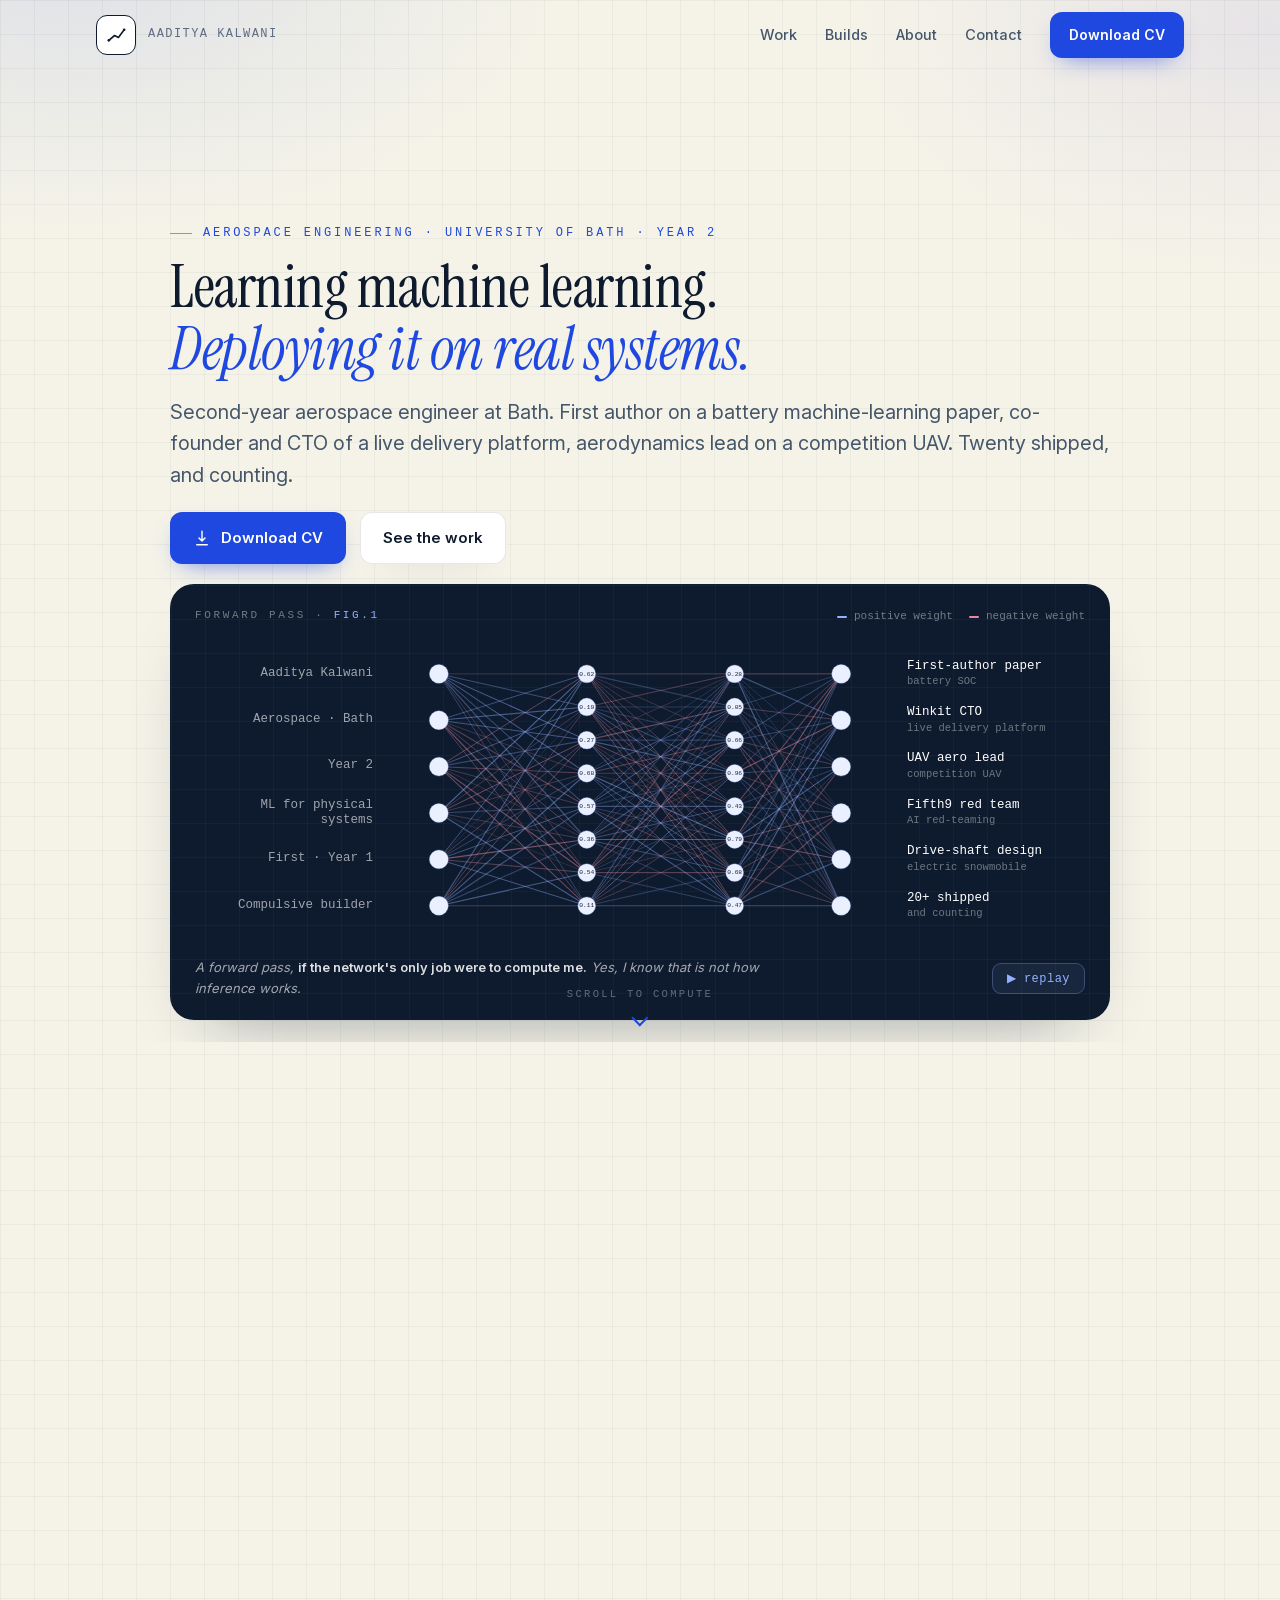
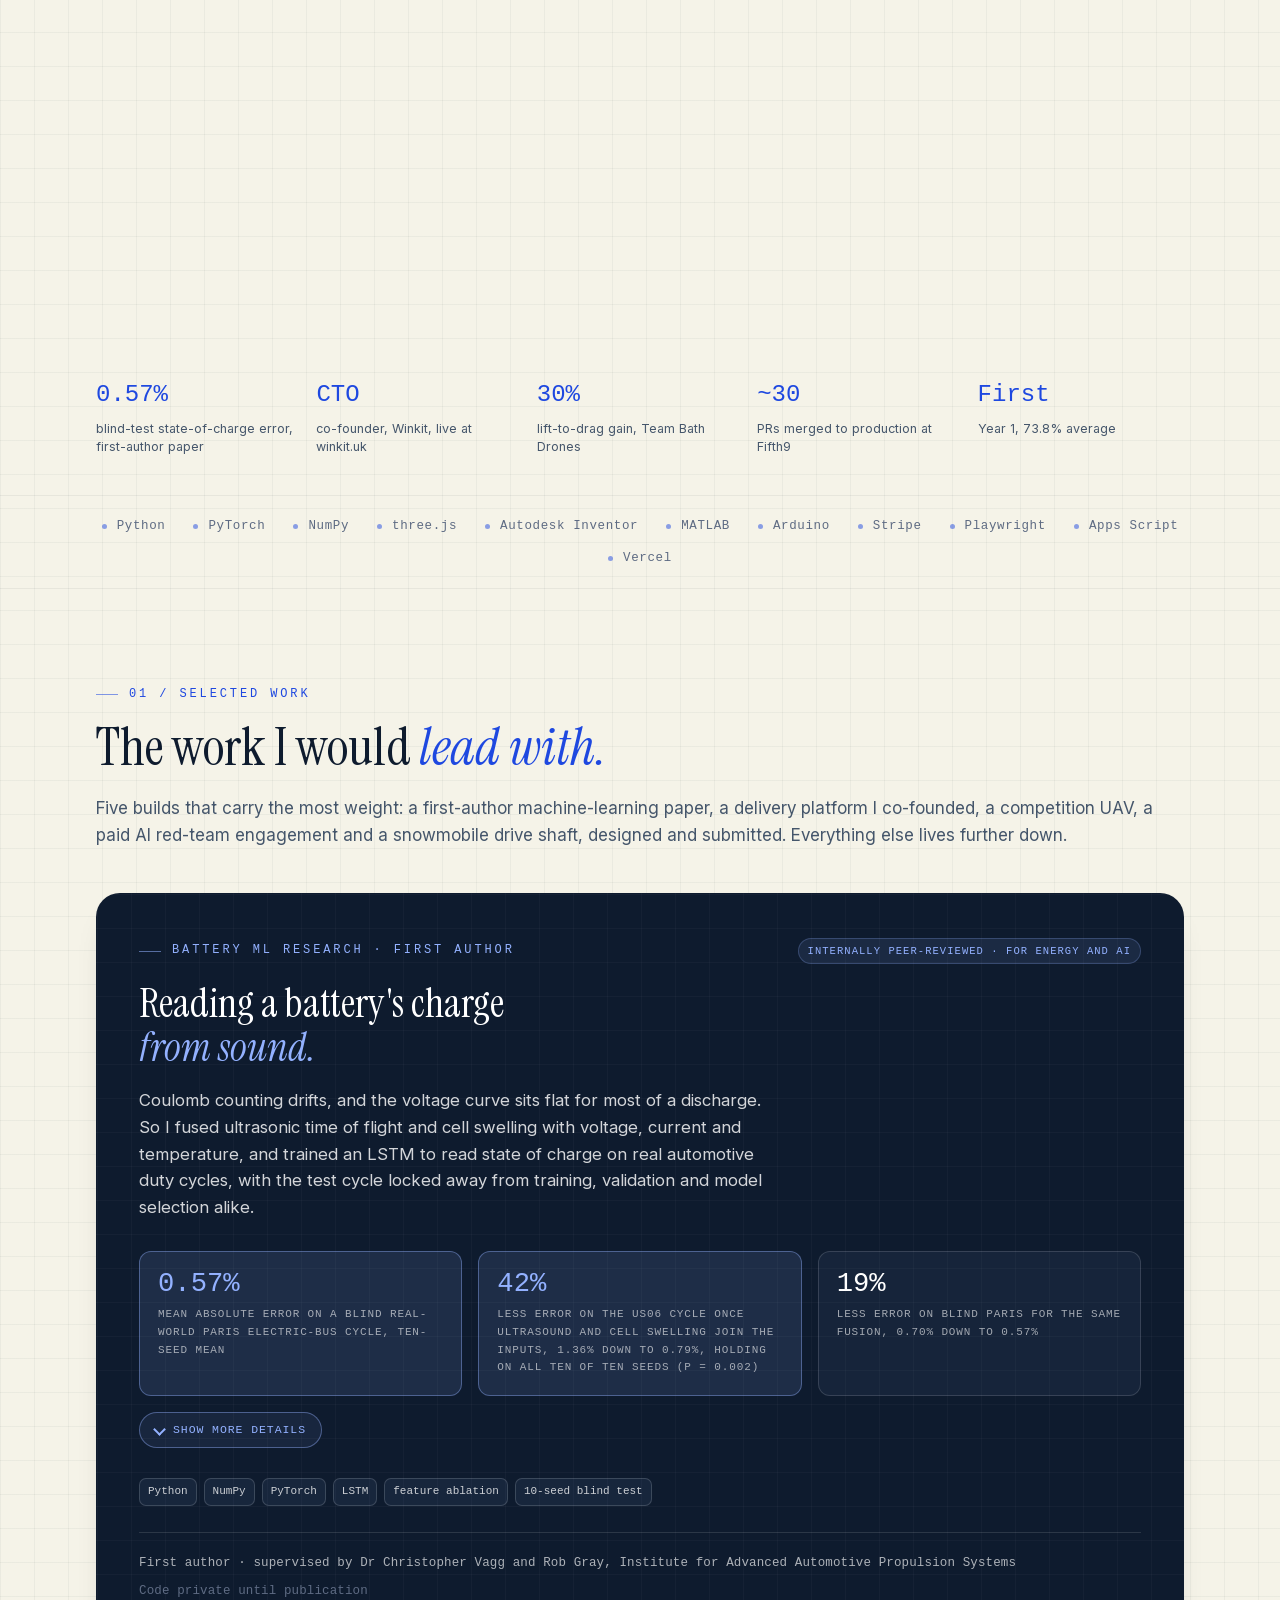
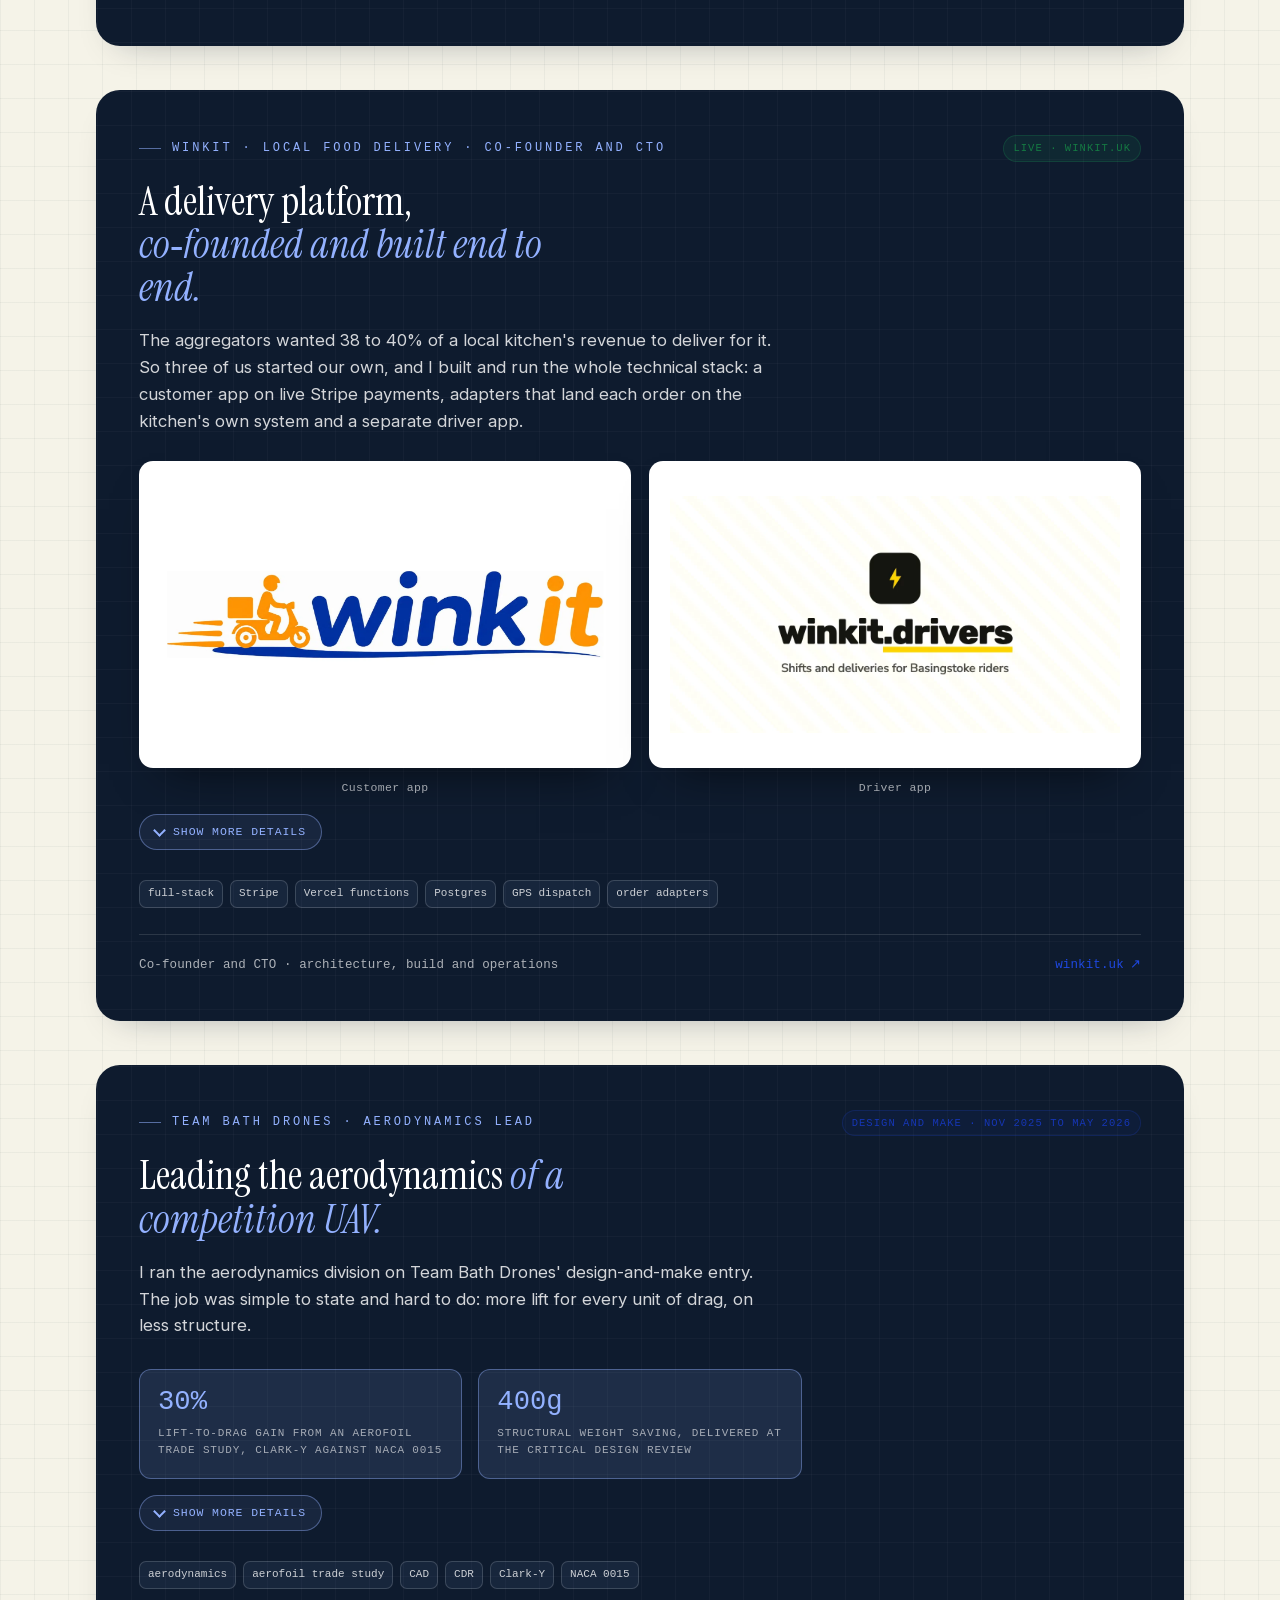
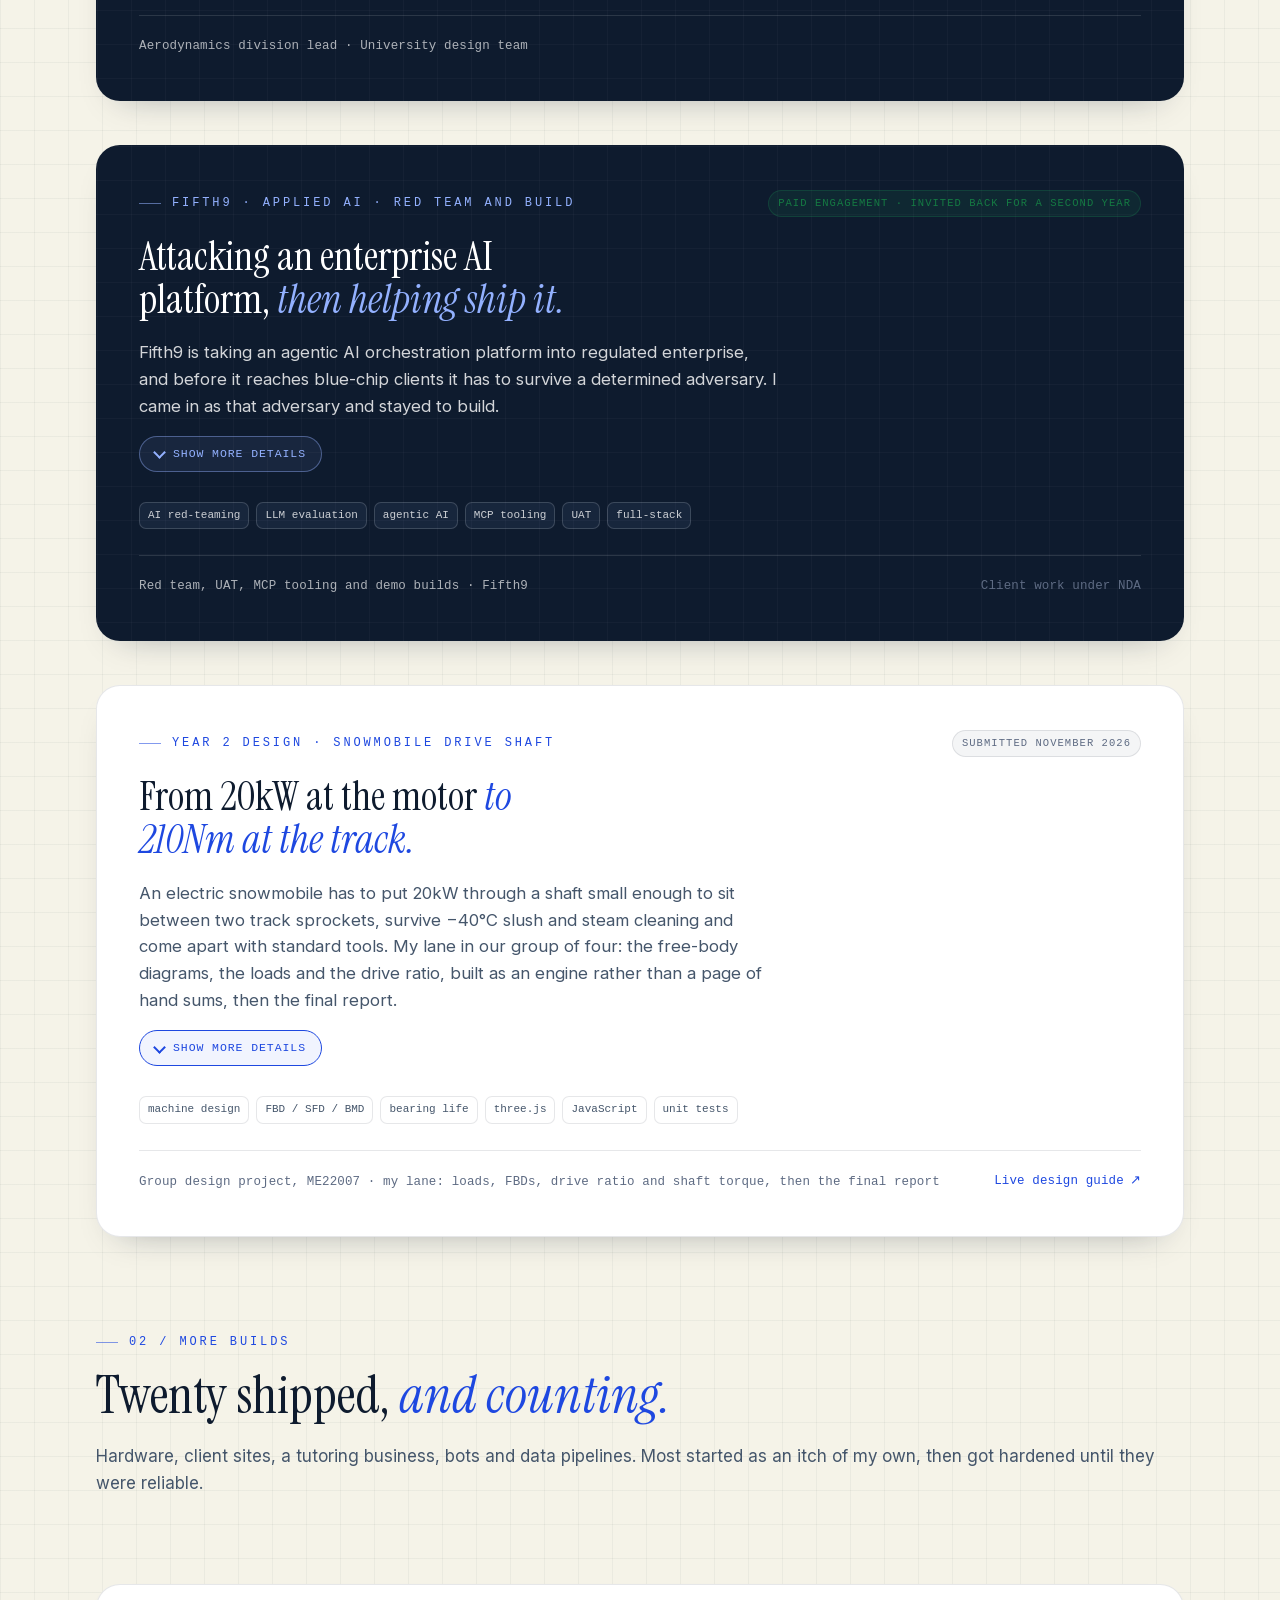
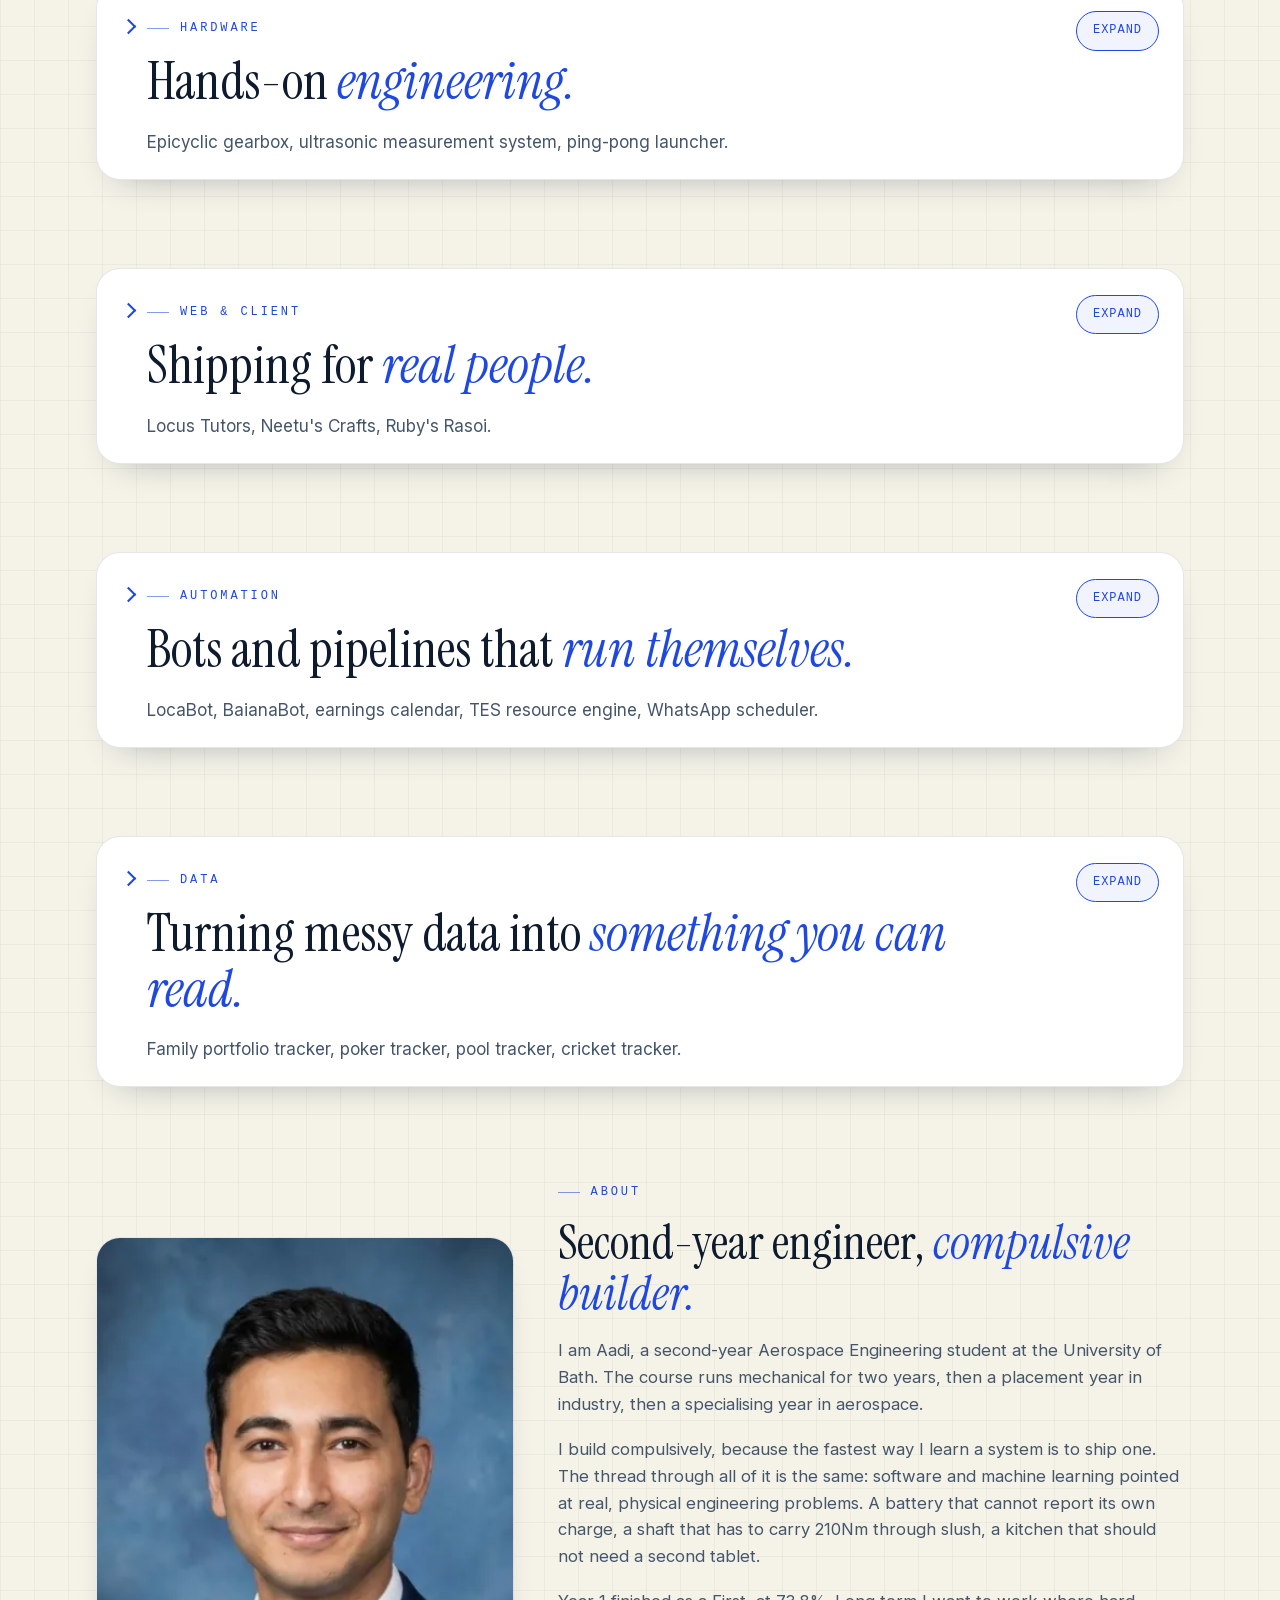
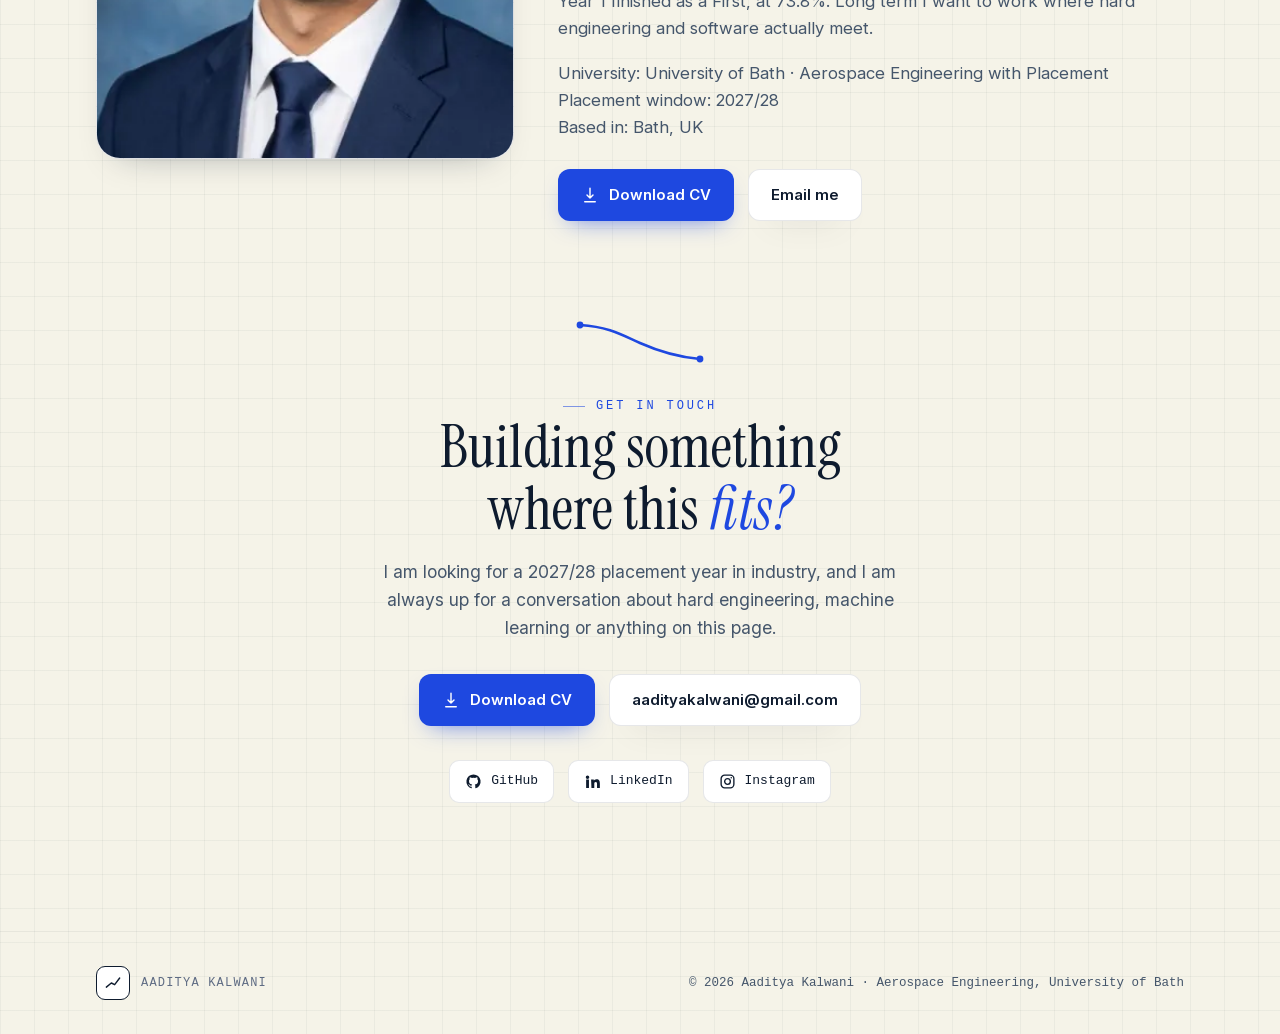
==== commit 676fe6fe: "Phone network panel: tall layout, looping signal pulse that runs while in view; new headline" ====
--- a/m.html
+++ b/m.html
@@ -39,19 +39,19 @@
   .fp-label.in{left:1%;width:19%;text-align:right;color:rgba(255,255,255,.6)}
   .fp-label.out{left:80%;width:19%;text-align:left;color:#fff;font-weight:500}
   .fp-label .fp-sub{display:block;color:rgba(255,255,255,.4);font-size:.84em;font-weight:400;margin-top:1px}
-  @media(max-width:620px){.fp-label{font-size:8px}.fp-label .fp-sub{display:none}}
-  .fp-edge{fill:none;stroke-linecap:round;stroke-dashoffset:0;opacity:var(--op)}
-  .fp-node{stroke:rgba(147,177,255,.28);stroke-width:1.4;fill:#eaf0ff;filter:drop-shadow(0 0 5px rgba(30,72,224,.4))}
+  @media(max-width:620px){.fp-label{display:none}}
+  .fp-edge{fill:none;stroke-linecap:round;opacity:var(--op)}
+  .fp-node{stroke:rgba(147,177,255,.4);stroke-width:1.4;fill:#eaf0ff;transform-box:fill-box;transform-origin:center}
   .fp-actval{fill:#081020;font-family:ui-monospace,"SF Mono",Menlo,Consolas,monospace;font-size:10.5px;font-weight:500;text-anchor:middle;dominant-baseline:middle;opacity:.92}
-  @keyframes fpDraw{from{stroke-dashoffset:var(--len);opacity:0}to{stroke-dashoffset:0;opacity:var(--op)}}
-  @keyframes fpGlow{from{fill:#0c1626;filter:none}to{fill:#eaf0ff;filter:drop-shadow(0 0 7px rgba(91,131,247,.75))}}
-  @keyframes fpIn{from{opacity:0;transform:translateY(-50%) translateX(9px)}to{opacity:1;transform:translateY(-50%) translateX(0)}}
-  .fp-panel.playing .fp-edge{animation:fpDraw .6s ease var(--d) both}
-  .fp-panel.playing .fp-node{animation:fpGlow .42s ease var(--d) both}
-  .fp-panel.playing .fp-label.out{animation:fpIn .5s ease var(--d) both}
+  /* The signal: one pulse sweeps input to output, rests, and repeats. It only runs while the panel is on screen (.live). */
+  @keyframes fpSig{0%{opacity:var(--op)}9%{opacity:.95}30%,100%{opacity:var(--op)}}
+  @keyframes fpPop{0%{fill:#2c4079;transform:scale(1)}7%{fill:#fff;transform:scale(1.4)}22%{fill:#eaf0ff;transform:scale(1)}78%{fill:#eaf0ff}100%{fill:#2c4079}}
+  .fp-edge{animation:fpSig 4.4s ease-in-out var(--d) infinite;animation-play-state:paused}
+  .fp-node{animation:fpPop 4.4s ease-out var(--d) infinite;animation-play-state:paused}
+  .fp-panel.live .fp-edge,.fp-panel.live .fp-node{animation-play-state:running}
+  .fp-panel.rs .fp-edge,.fp-panel.rs .fp-node{animation:none}
   .fp-stage{cursor:default}
-  @media(max-width:620px){.fp-label{display:none}}
-  @media(prefers-reduced-motion:reduce){.fp-panel.playing .fp-edge,.fp-panel.playing .fp-node{animation:none}}
+  @media(prefers-reduced-motion:reduce){.fp-edge,.fp-node{animation:none!important}.fp-replay{display:none}}
   .stats-m{list-style:none;margin:34px 0 0;padding:0;display:grid;grid-template-columns:repeat(5,1fr);gap:14px}
   .stats-m li{display:flex;flex-direction:column;gap:6px}
   .stats-m b{font-family:ui-monospace,"SF Mono",Menlo,Consolas,monospace;font-size:1.5rem;font-weight:500;color:var(--accent)}
@@ -447,16 +447,12 @@
   .fp-label.in{left:1%;width:19%;text-align:right;color:rgba(255,255,255,.6)}
   .fp-label.out{left:80%;width:19%;text-align:left;color:#fff;font-weight:500}
   .fp-label .fp-sub{display:block;color:rgba(255,255,255,.4);font-size:.84em;font-weight:400;margin-top:1px}
-  @media(max-width:620px){.fp-label{font-size:8px}.fp-label .fp-sub{display:none}}
-  @keyframes fpIn{from{opacity:0;transform:translateY(-50%) translateX(9px)}to{opacity:1;transform:translateY(-50%) translateX(0)}}
-  .fp-panel.playing .fp-label.out{animation:fpIn .5s ease var(--d) both}
   .fp-foot{display:flex;justify-content:space-between;align-items:center;gap:16px;margin-top:14px;flex-wrap:wrap}
   .fp-wink{font-size:13px;font-style:italic;color:rgba(255,255,255,.62);max-width:72ch}
   .fp-wink b{color:rgba(255,255,255,.86);font-style:normal;font-weight:600}
   .fp-replay{appearance:none;border:1px solid rgba(147,177,255,.28);background:rgba(147,177,255,.08);color:var(--accent-lift);font-family:ui-monospace,"SF Mono",Menlo,Consolas,monospace;font-size:12px;letter-spacing:.04em;padding:7px 14px;border-radius:9px;cursor:pointer;transition:background .18s,border-color .18s;white-space:nowrap}
   .fp-replay:hover{background:rgba(147,177,255,.16);border-color:rgba(147,177,255,.45)}
   .fp-replay:focus-visible{outline:3px solid var(--accent-lift);outline-offset:3px}
-  @media(prefers-reduced-motion:reduce){.fp-panel.playing .fp-label.out{animation:none}}
 
   /* recurring 3D "figure" panels (fig.2, fig.3 ...) in the hero's language */
   .fig-panel{margin:34px 0 0;padding:16px 20px 14px;border-radius:var(--r-panel);background:var(--ink);
@@ -493,6 +489,7 @@
     .stats-m span{font-size:13.5px}
   }
   @media(max-width:620px){
+    .fp-stage{aspect-ratio:360/330;margin-top:10px}
     .fp-outs{display:grid;grid-template-columns:1fr 1fr;gap:10px 16px;list-style:none;margin:14px 0 0;padding:0 2px;
       font-family:ui-monospace,"SF Mono",Menlo,Consolas,monospace;font-size:13px;line-height:1.3;color:#fff;font-weight:500}
     .fp-outs span{display:block;margin-top:2px;color:rgba(255,255,255,.62);font-weight:400;font-size:12px}
@@ -528,7 +525,7 @@
   <div class="wrap">
     <div class="hero-head">
       <span class="eyebrow">Aerospace Engineering &middot; University of Bath &middot; Year 2</span>
-      <h1 class="serif">I turn engineering problems <em>into things that ship.</em></h1>
+      <h1 class="serif">Learning machine learning.<br><em>Deploying it on real systems.</em></h1>
       <p class="lede">Second-year aerospace engineer at Bath. First author on a battery machine-learning paper, co-founder and CTO of a live delivery platform, aerodynamics lead on a competition UAV. Twenty shipped, and counting.</p>
       <div class="hero-cta">
         <a class="btn btn-primary" href="assets/Aadi-Kalwani-CV.pdf?v=20261122" download="Aaditya-Kalwani-CV.pdf">
@@ -950,39 +947,50 @@
 });
 </script>
 <script>
-/* forward-pass hero network */
+/* forward-pass hero network: a pulse of signal sweeps input to output on a loop while the panel is on screen */
 (function(){
   var inputs=[{t:"Aaditya Kalwani"},{t:"Aerospace · Bath"},{t:"Year 2"},{t:"ML for physical systems"},{t:"First · Year 1"},{t:"Compulsive builder"}];
   var outputs=[{t:"First-author paper",s:"battery SOC"},{t:"Winkit CTO",s:"live delivery platform"},{t:"UAV aero lead",s:"competition UAV"},{t:"Fifth9 red team",s:"AI red-teaming"},{t:"Drive-shaft design",s:"electric snowmobile"},{t:"20+ shipped",s:"and counting"}];
   var panel=document.getElementById("fp"),svg=document.getElementById("fp-svg"),stage=document.getElementById("fp-stage");
   if(!panel||!svg||!stage)return;
-  var NS="http://www.w3.org/2000/svg";
+  var NS="http://www.w3.org/2000/svg",portrait=window.matchMedia("(max-width:620px)");
   function el(t,a){var e=document.createElementNS(NS,t);for(var k in a)e.setAttribute(k,a[k]);return e;}
-  var layers=[inputs.length,8,8,outputs.length],X=[260,510,760,940],Y0=64,Y1=456,H=520;
-  function ys(n){if(n===1)return[(Y0+Y1)/2];var s=(Y1-Y0)/(n-1),a=[];for(var i=0;i<n;i++)a.push(Y0+s*i);return a;}
-  var coords=layers.map(function(n,li){return ys(n).map(function(y){return{x:X[li],y:y};});});
-  var gBase=[0.15,0.85,1.55];
-  for(var li=0;li<coords.length-1;li++){var A=coords[li],B=coords[li+1];
-    for(var i=0;i<A.length;i++)for(var j=0;j<B.length;j++){
-      var dx=B[j].x-A[i].x,dy=B[j].y-A[i].y,len=Math.sqrt(dx*dx+dy*dy),pos=Math.random()>0.5,op=(0.10+Math.random()*0.32).toFixed(3);
-      var ln=el("line",{"class":"fp-edge",x1:A[i].x,y1:A[i].y,x2:B[j].x,y2:B[j].y,stroke:pos?"var(--accent-lift)":"#E48AA0","stroke-width":(0.6+Math.random()*1.0).toFixed(2)});
-      ln.style.setProperty("--len",len.toFixed(1));ln.style.setProperty("--op",op);ln.style.strokeDasharray=len.toFixed(1);
-      ln.style.setProperty("--d",(gBase[li]+(i+j)*0.012).toFixed(3)+"s");svg.appendChild(ln);}}
-  var nd=[0,0.62,1.32,2.02];
-  coords.forEach(function(layer,li){var hidden=li>0&&li<coords.length-1;
-    layer.forEach(function(p,idx){var c=el("circle",{"class":"fp-node",cx:p.x,cy:p.y,r:hidden?15:16});
-      c.style.setProperty("--d",(nd[li]+idx*0.015).toFixed(3)+"s");svg.appendChild(c);
-      if(hidden){var v=el("text",{"class":"fp-actval",x:p.x,y:p.y});v.textContent=Math.random().toFixed(2);svg.appendChild(v);}});});
-  function place(arr,lc,cls,base){arr.forEach(function(it,idx){var d=document.createElement("div");d.className="fp-label "+cls;
-    d.style.top=(lc[idx].y/H*100)+"%";d.innerHTML=it.t+(it.s?'<span class="fp-sub">'+it.s+"</span>":"");
-    if(cls==="out")d.style.setProperty("--d",(base+idx*0.09).toFixed(3)+"s");stage.appendChild(d);});}
-  place(inputs,coords[0],"in",0);place(outputs,coords[coords.length-1],"out",2.15);
+  /* phones draw the net top to bottom (tall, big nodes, the outputs are listed underneath); wider screens keep the labelled landscape view */
+  function build(){
+    var tall=portrait.matches,sizes=tall?[6,7,7,6]:[6,8,8,6],W=tall?360:1200,H=tall?330:520;
+    var X=tall?[34,122,210,298]:[260,510,760,940],lo=tall?30:64,hi=tall?330:456,r=tall?11:16;
+    svg.setAttribute("viewBox","0 0 "+W+" "+H);
+    while(svg.firstChild)svg.removeChild(svg.firstChild);
+    var old=stage.querySelectorAll(".fp-label");for(var q=0;q<old.length;q++)stage.removeChild(old[q]);
+    function spread(n){var a=[],s=n===1?0:(hi-lo)/(n-1);for(var i=0;i<n;i++)a.push(lo+s*i);return a;}
+    var coords=sizes.map(function(n,li){return spread(n).map(function(v){return tall?{x:v,y:X[li]}:{x:X[li],y:v};});});
+    var gap=[0.15,0.85,1.55],nd=[0,0.6,1.3,2.0];
+    for(var li=0;li<coords.length-1;li++){var A=coords[li],B=coords[li+1];
+      for(var i=0;i<A.length;i++)for(var j=0;j<B.length;j++){
+        var pos=Math.random()>0.5,op=(0.2+Math.random()*0.3).toFixed(3);
+        var ln=el("line",{"class":"fp-edge",x1:A[i].x,y1:A[i].y,x2:B[j].x,y2:B[j].y,stroke:pos?"var(--accent-lift)":"#E48AA0","stroke-width":(tall?1+Math.random()*0.8:1+Math.random()*1.1).toFixed(2)});
+        ln.style.setProperty("--op",op);ln.style.setProperty("--d",(gap[li]+Math.random()*0.35).toFixed(3)+"s");svg.appendChild(ln);}}
+    coords.forEach(function(layer,li){var hidden=li>0&&li<coords.length-1;
+      layer.forEach(function(p,idx){var c=el("circle",{"class":"fp-node",cx:p.x,cy:p.y,r:hidden?r-1:r});
+        c.style.setProperty("--d",(nd[li]+idx*0.03).toFixed(3)+"s");svg.appendChild(c);
+        if(hidden&&!tall){var v=el("text",{"class":"fp-actval",x:p.x,y:p.y});v.textContent=Math.random().toFixed(2);svg.appendChild(v);}});});
+    if(!tall){
+      var place=function(arr,lc,cls){arr.forEach(function(it,idx){var d=document.createElement("div");d.className="fp-label "+cls;
+        d.style.top=(lc[idx].y/H*100)+"%";d.innerHTML=it.t+(it.s?'<span class="fp-sub">'+it.s+"</span>":"");stage.appendChild(d);});};
+      place(inputs,coords[0],"in");place(outputs,coords[coords.length-1],"out");
+    }
+  }
   /* phones hide the node labels, so the outputs are listed under the diagram */
   var outs=document.createElement("ol");outs.className="fp-outs";outputs.forEach(function(it){var li=document.createElement("li");li.innerHTML=it.t+(it.s?"<span>"+it.s+"</span>":"");outs.appendChild(li);});stage.parentNode.insertBefore(outs,stage.nextSibling);
-  var fpReduce=window.matchMedia&&window.matchMedia("(prefers-reduced-motion:reduce)").matches;
-  function play(){if(fpReduce)return;panel.classList.remove("playing");void panel.offsetWidth;panel.classList.add("playing");}
-  var rb=document.getElementById("fp-replay");if(rb)rb.addEventListener("click",play);
-  if("IntersectionObserver"in window&&!fpReduce){var io2=new IntersectionObserver(function(es){es.forEach(function(e){if(e.isIntersecting){play();io2.unobserve(e.target);}});},{threshold:0.25});io2.observe(panel);}else{setTimeout(play,240);}
+  build();
+  var rebuild=function(){build();};
+  if(portrait.addEventListener)portrait.addEventListener("change",rebuild);else if(portrait.addListener)portrait.addListener(rebuild);
+  /* replay restarts the sweep from the inputs */
+  var rb=document.getElementById("fp-replay");
+  if(rb)rb.addEventListener("click",function(){panel.classList.add("rs");void panel.offsetWidth;panel.classList.remove("rs");});
+  /* run only while at least a fifth of the panel is on screen; pause off screen */
+  if("IntersectionObserver"in window){var io2=new IntersectionObserver(function(es){es.forEach(function(e){panel.classList.toggle("live",e.isIntersecting);});},{threshold:0.2});io2.observe(panel);}
+  else panel.classList.add("live");
 })();
 </script>
 </body>
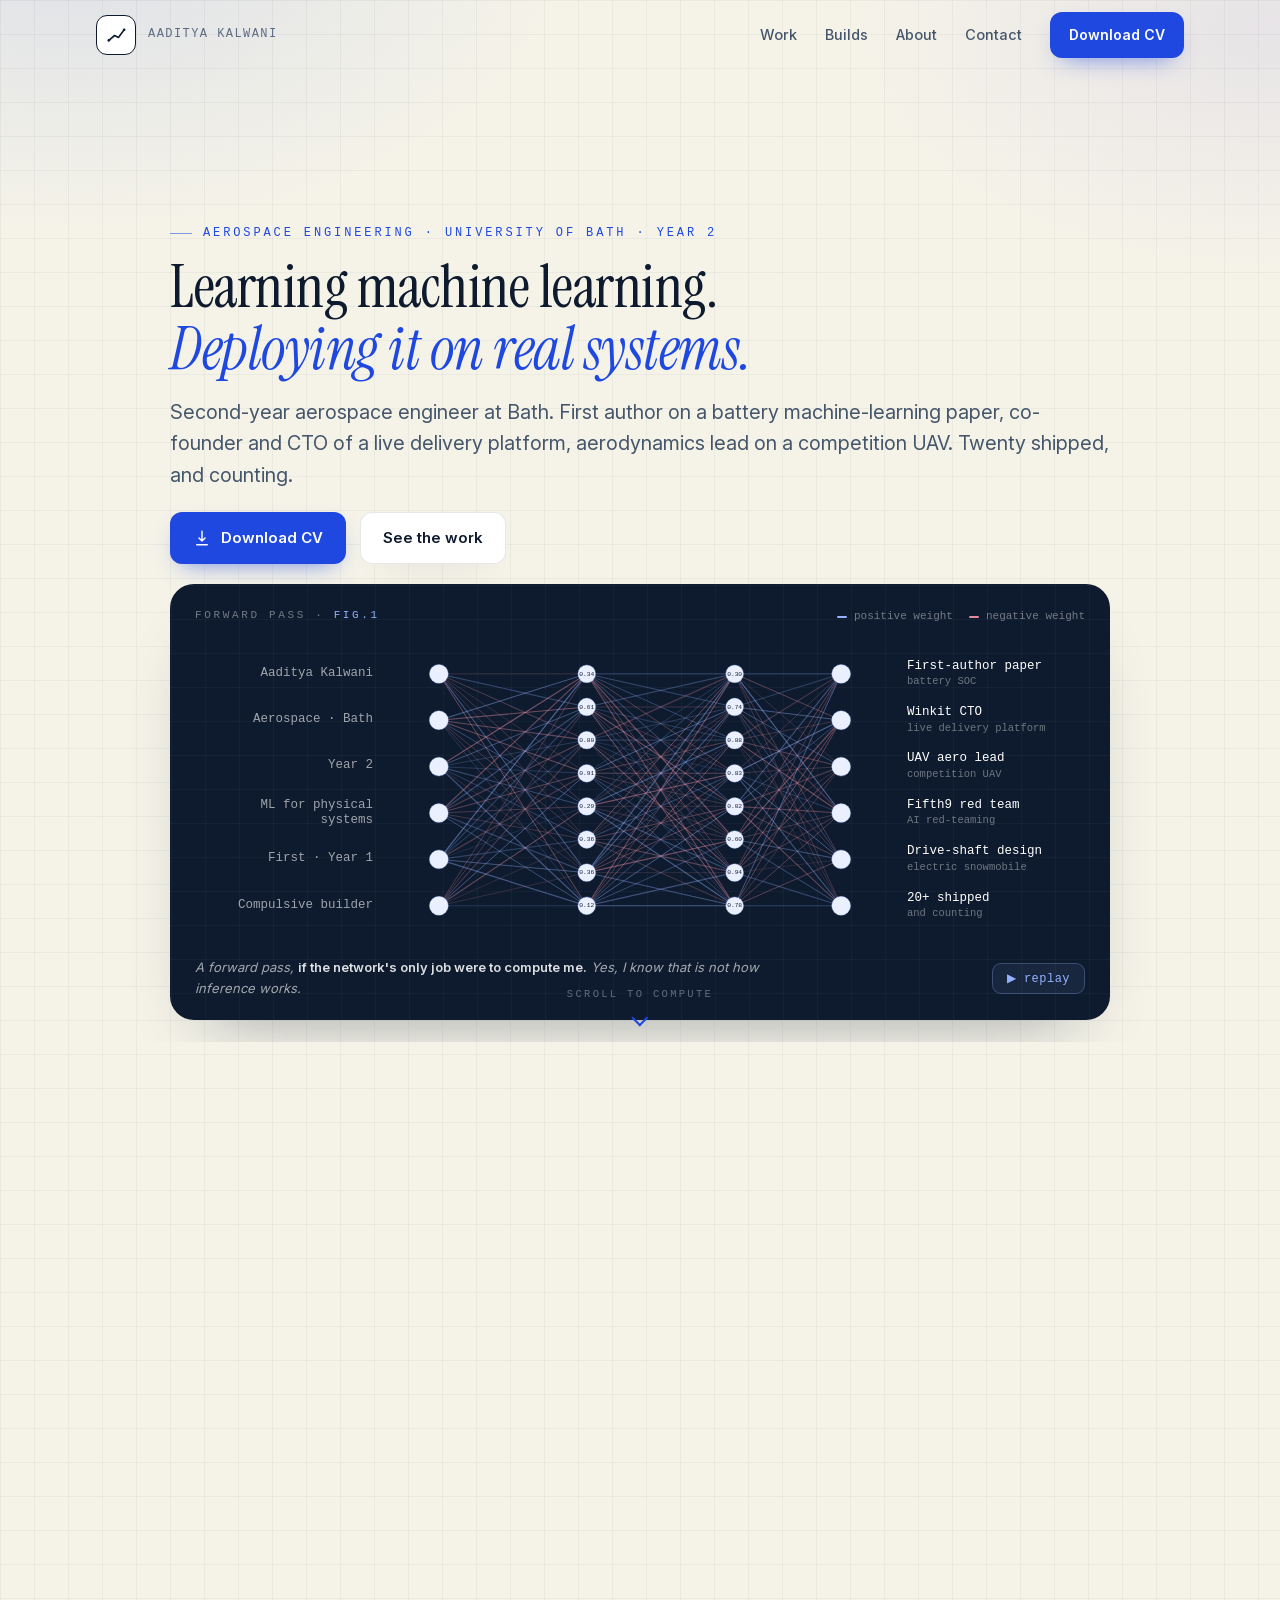
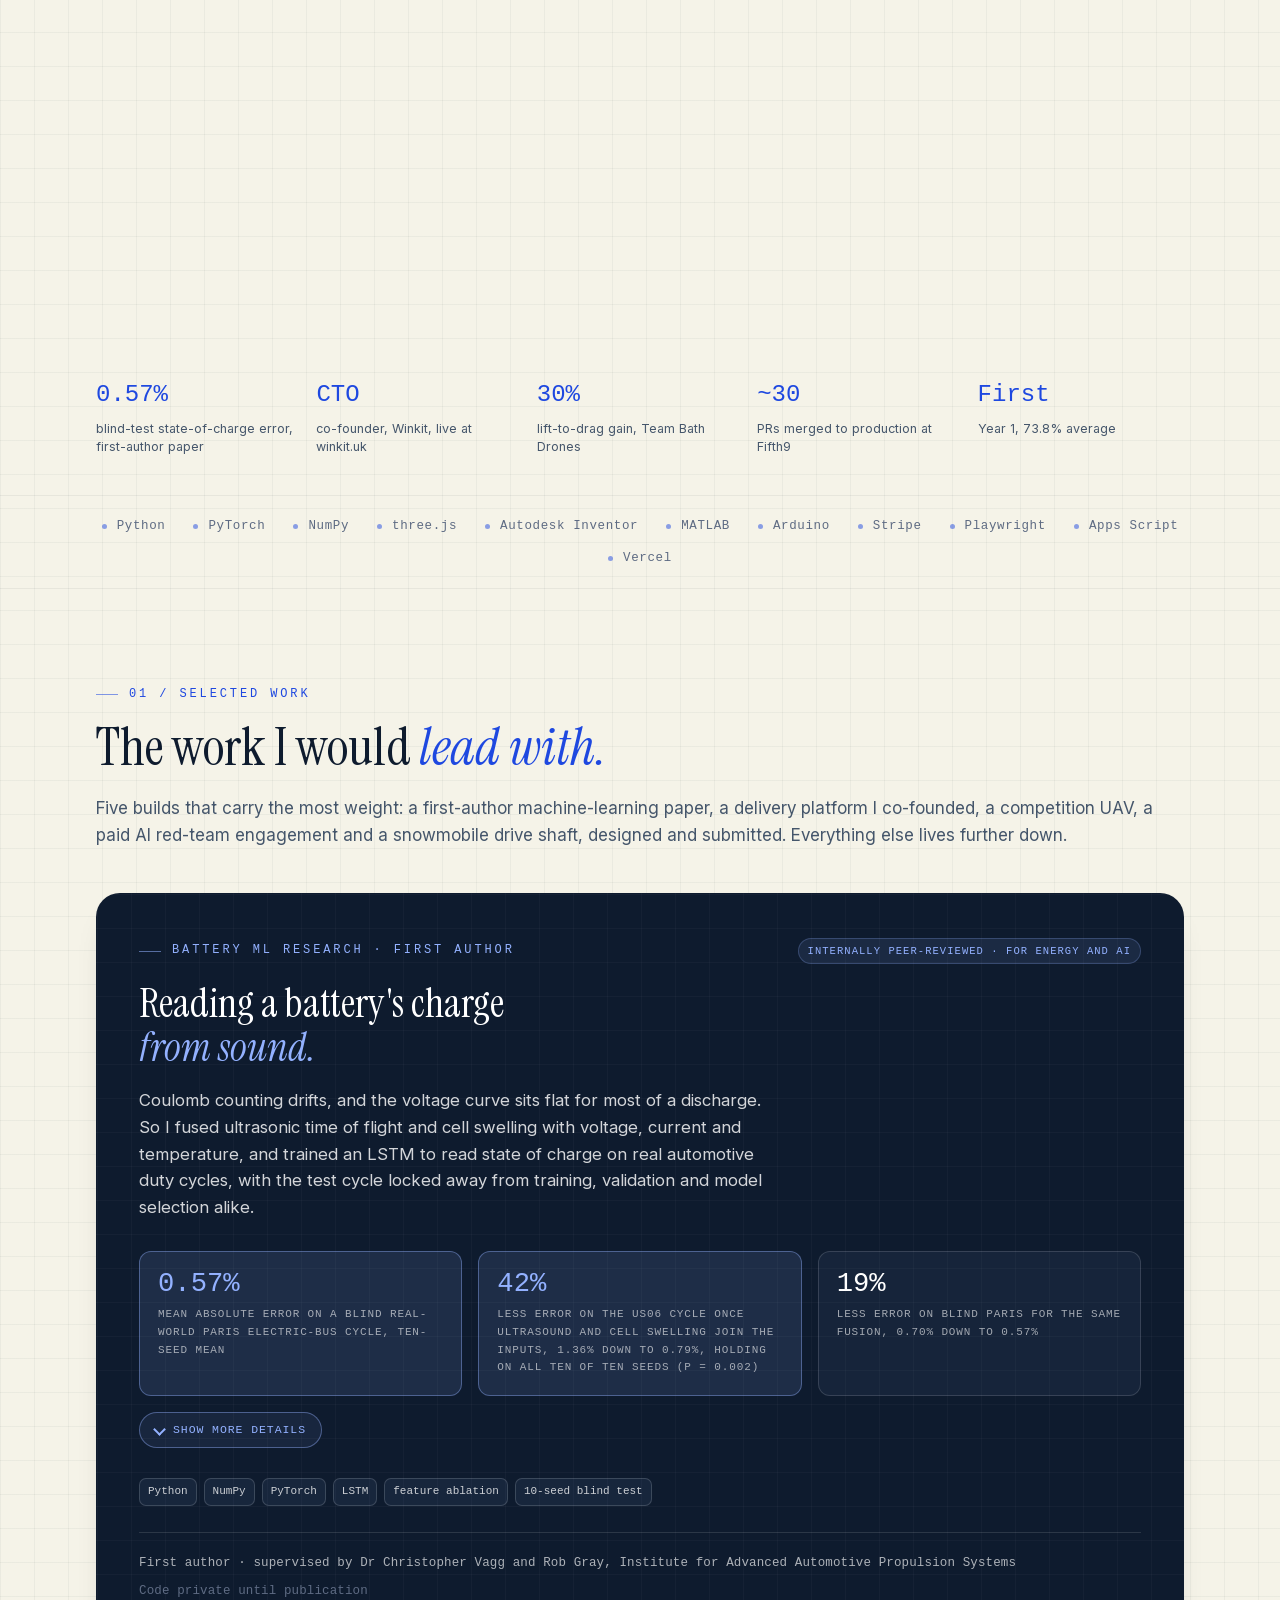
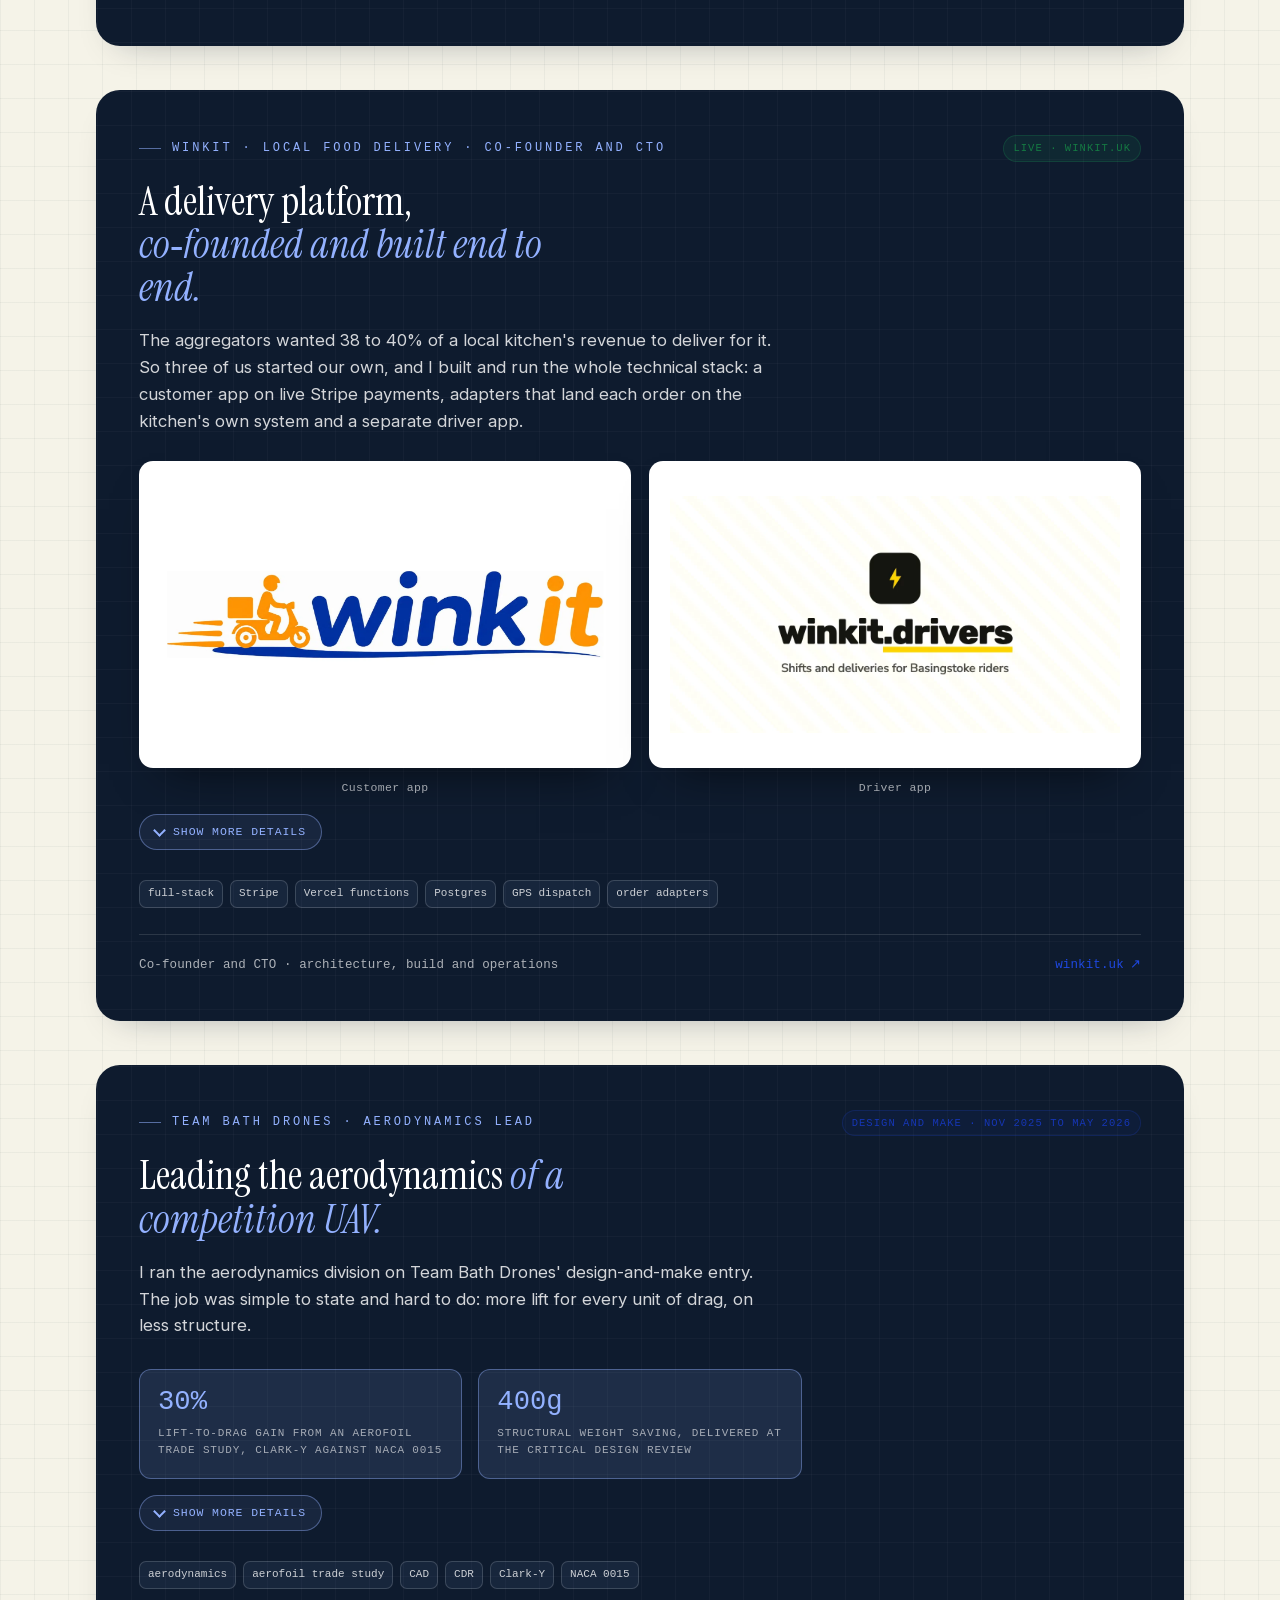
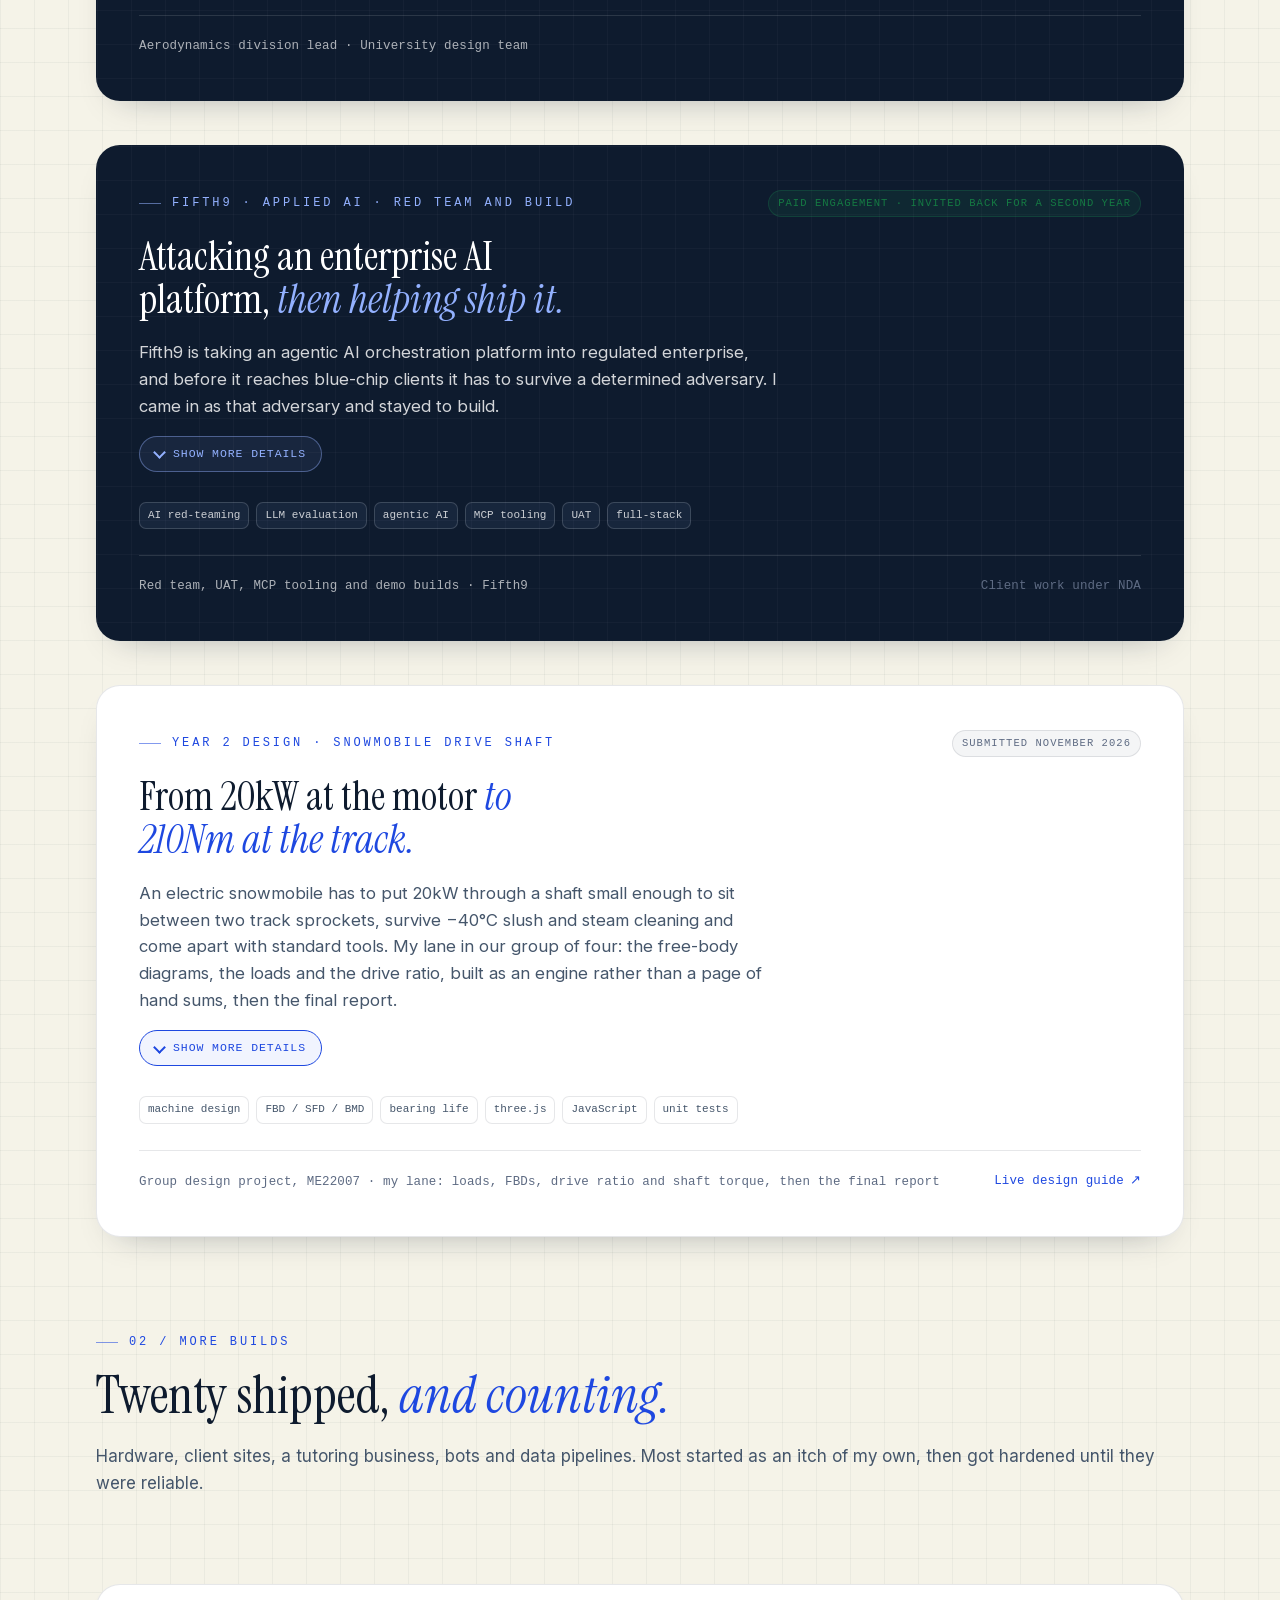
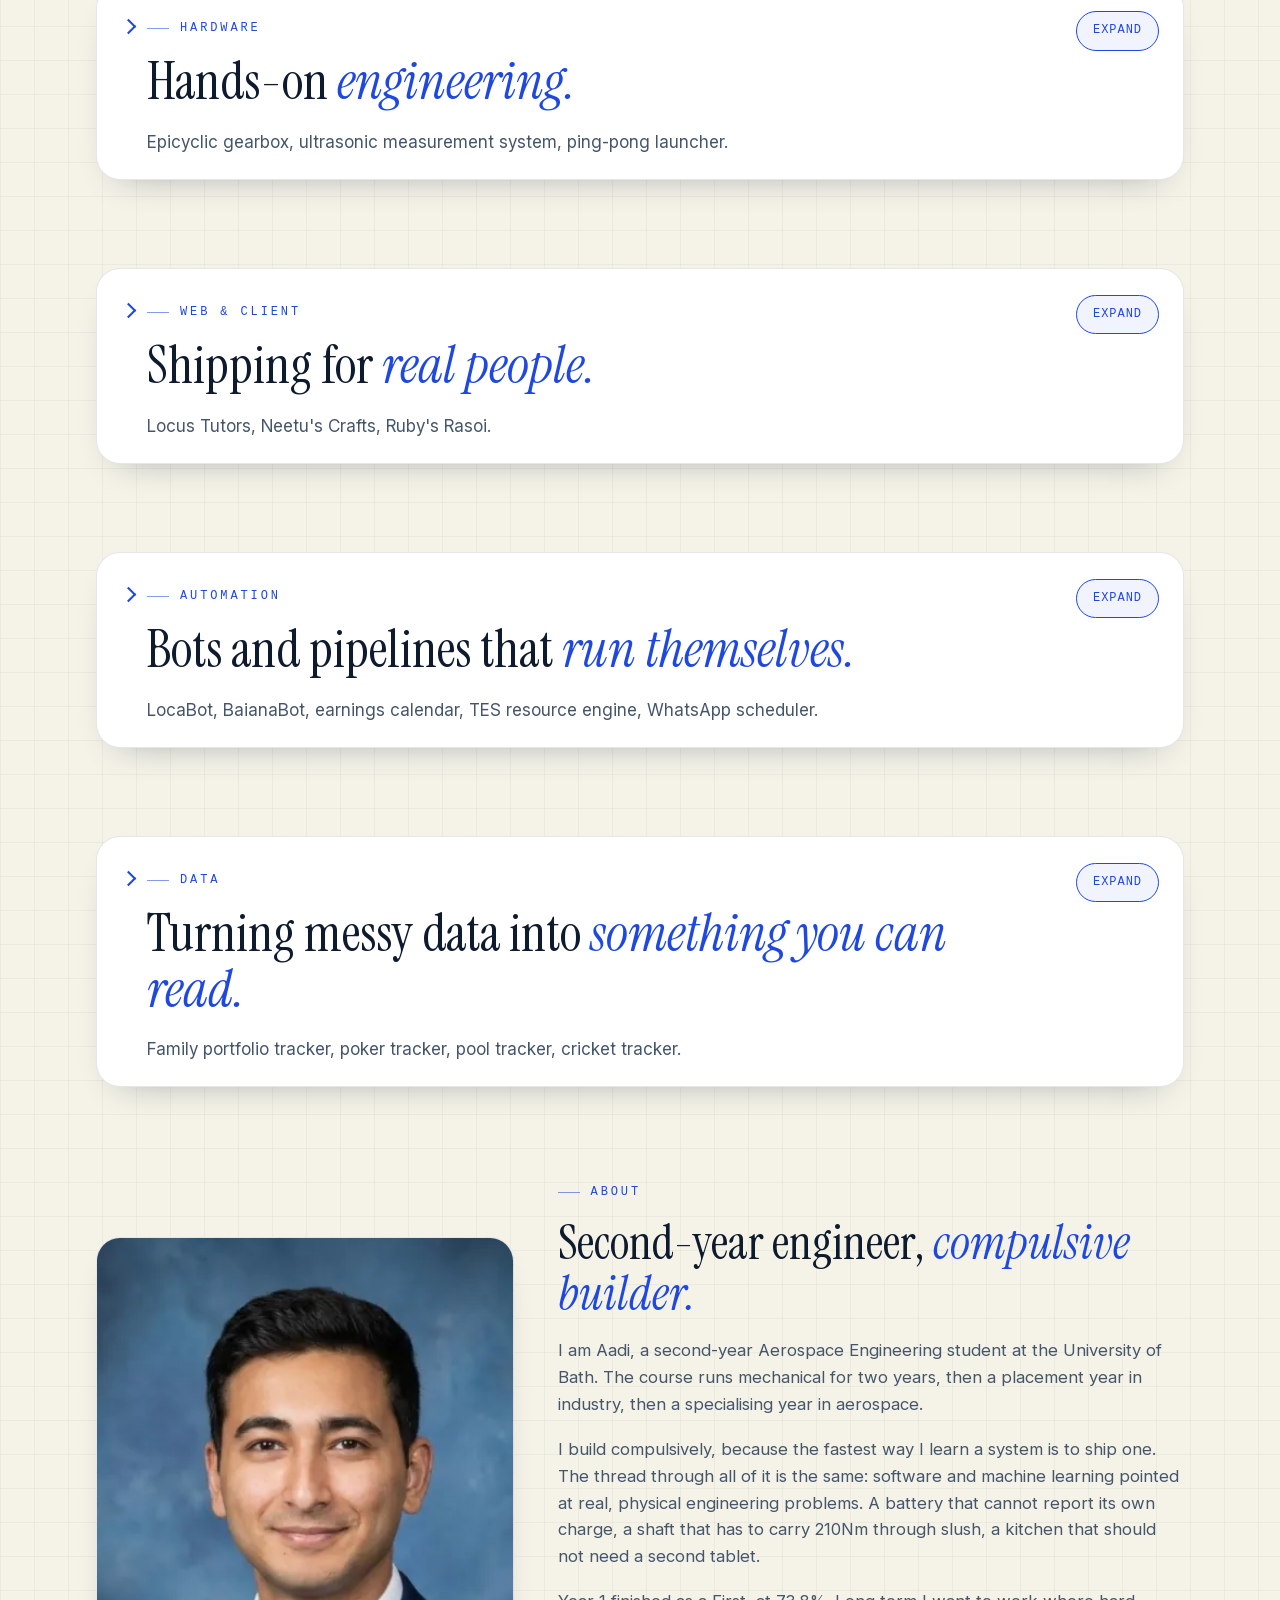
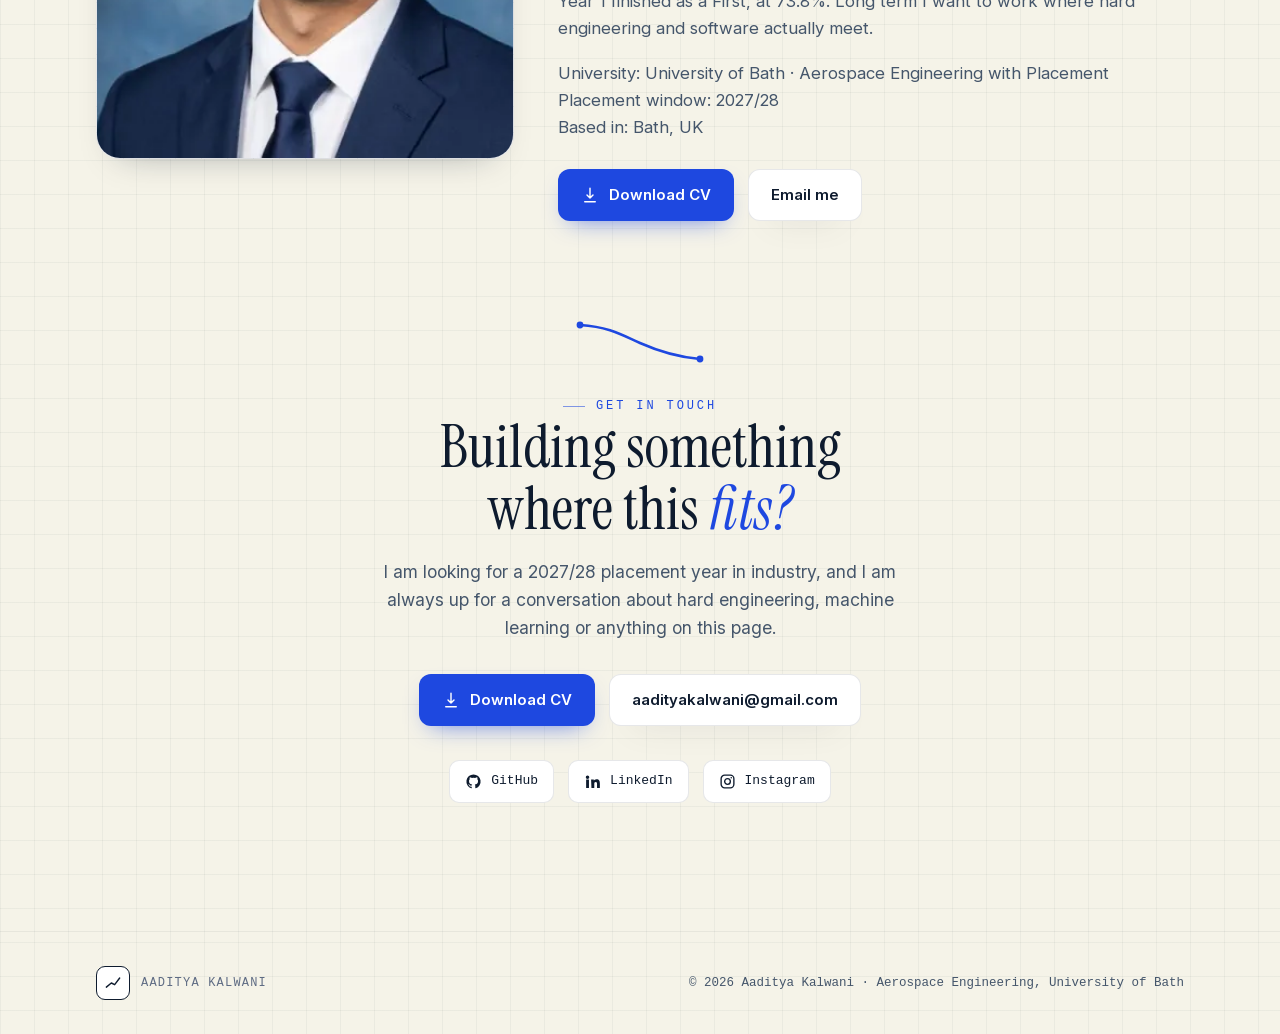
==== commit 5a0cd5bf: "Headline sized to two clean lines on phones, table scroller focusable, gearbox video loops muted" ====
--- a/m.html
+++ b/m.html
@@ -489,6 +489,7 @@
     .stats-m span{font-size:13.5px}
   }
   @media(max-width:620px){
+    .hero h1{font-size:8.4vw;line-height:1.08}
     .fp-stage{aspect-ratio:360/330;margin-top:10px}
     .fp-outs{display:grid;grid-template-columns:1fr 1fr;gap:10px 16px;list-style:none;margin:14px 0 0;padding:0 2px;
       font-family:ui-monospace,"SF Mono",Menlo,Consolas,monospace;font-size:13px;line-height:1.3;color:#fff;font-weight:500}
@@ -581,7 +582,7 @@
         <div class="metric"><span class="mval">19%</span><span class="mlab">less error on blind Paris for the same fusion, 0.70% down to 0.57%</span></div>
       </div>
       <details class="more"><summary><span class="sm">Show more details</span><span class="sl">Show less</span></summary><div class="more-body"><p style="margin-top:0"><strong>A fully blind protocol</strong>. A whole real vehicle recording held out from every step of the workflow, model selection included. The paper&#39;s positioning table finds no prior study that does the same.</p><p><strong>Built from first principles</strong>. A NumPy network with hand-derived backpropagation and a bias-corrected Adam optimiser before any framework, then PyTorch LSTM ablations over features and architectures.</p><p><strong>Feature ablation, blind test.</strong> Mean absolute error (percent, mean and standard deviation over ten seeds) and the share of seeds that beat the baseline.</p>
- <div class="abl-wrap"><table class="abl"><thead><tr><th>Variant</th><th>Paris MAE</th><th>Paris seeds improved</th><th>US06 MAE</th><th>US06 seeds improved</th></tr></thead><tbody>
+ <div class="abl-wrap" tabindex="0" role="region" aria-label="Ablation results table, scrolls sideways"><table class="abl"><thead><tr><th>Variant</th><th>Paris MAE</th><th>Paris seeds improved</th><th>US06 MAE</th><th>US06 seeds improved</th></tr></thead><tbody>
  <tr><td>VIT (baseline)</td><td>0.70 &plusmn; 0.16</td><td>n/a</td><td>1.36 &plusmn; 0.13</td><td>n/a</td></tr>
  <tr><td>VIT + ToF</td><td>0.69 &plusmn; 0.30</td><td>60%</td><td>1.36 &plusmn; 0.10</td><td>40%</td></tr>
  <tr><td>VIT + velocity</td><td>1.02 &plusmn; 0.50</td><td>30%</td><td>0.91 &plusmn; 0.15</td><td>100%</td></tr>
@@ -658,7 +659,7 @@
       <article class="case reveal">
         <div class="case-kick"><span class="eyebrow">Hardware</span><span class="pill pill-private">Coursework &middot; 76.6%</span></div>
         <div class="vidfeat">
-          <video controls preload="none" playsinline poster="assets/gearbox-poster.webp" aria-label="Silent looping render of a 5:1 epicyclic gearbox: the sun gear turns the planet gears inside a fixed ring gear and the planet carrier turns slowly as output.">
+          <video controls loop muted preload="none" playsinline poster="assets/gearbox-poster.webp" aria-label="Silent looping render of a 5:1 epicyclic gearbox: the sun gear turns the planet gears inside a fixed ring gear and the planet carrier turns slowly as output.">
             <source src="assets/gearbox.mp4?v=20261122" type="video/mp4">
           </video>
           <div>
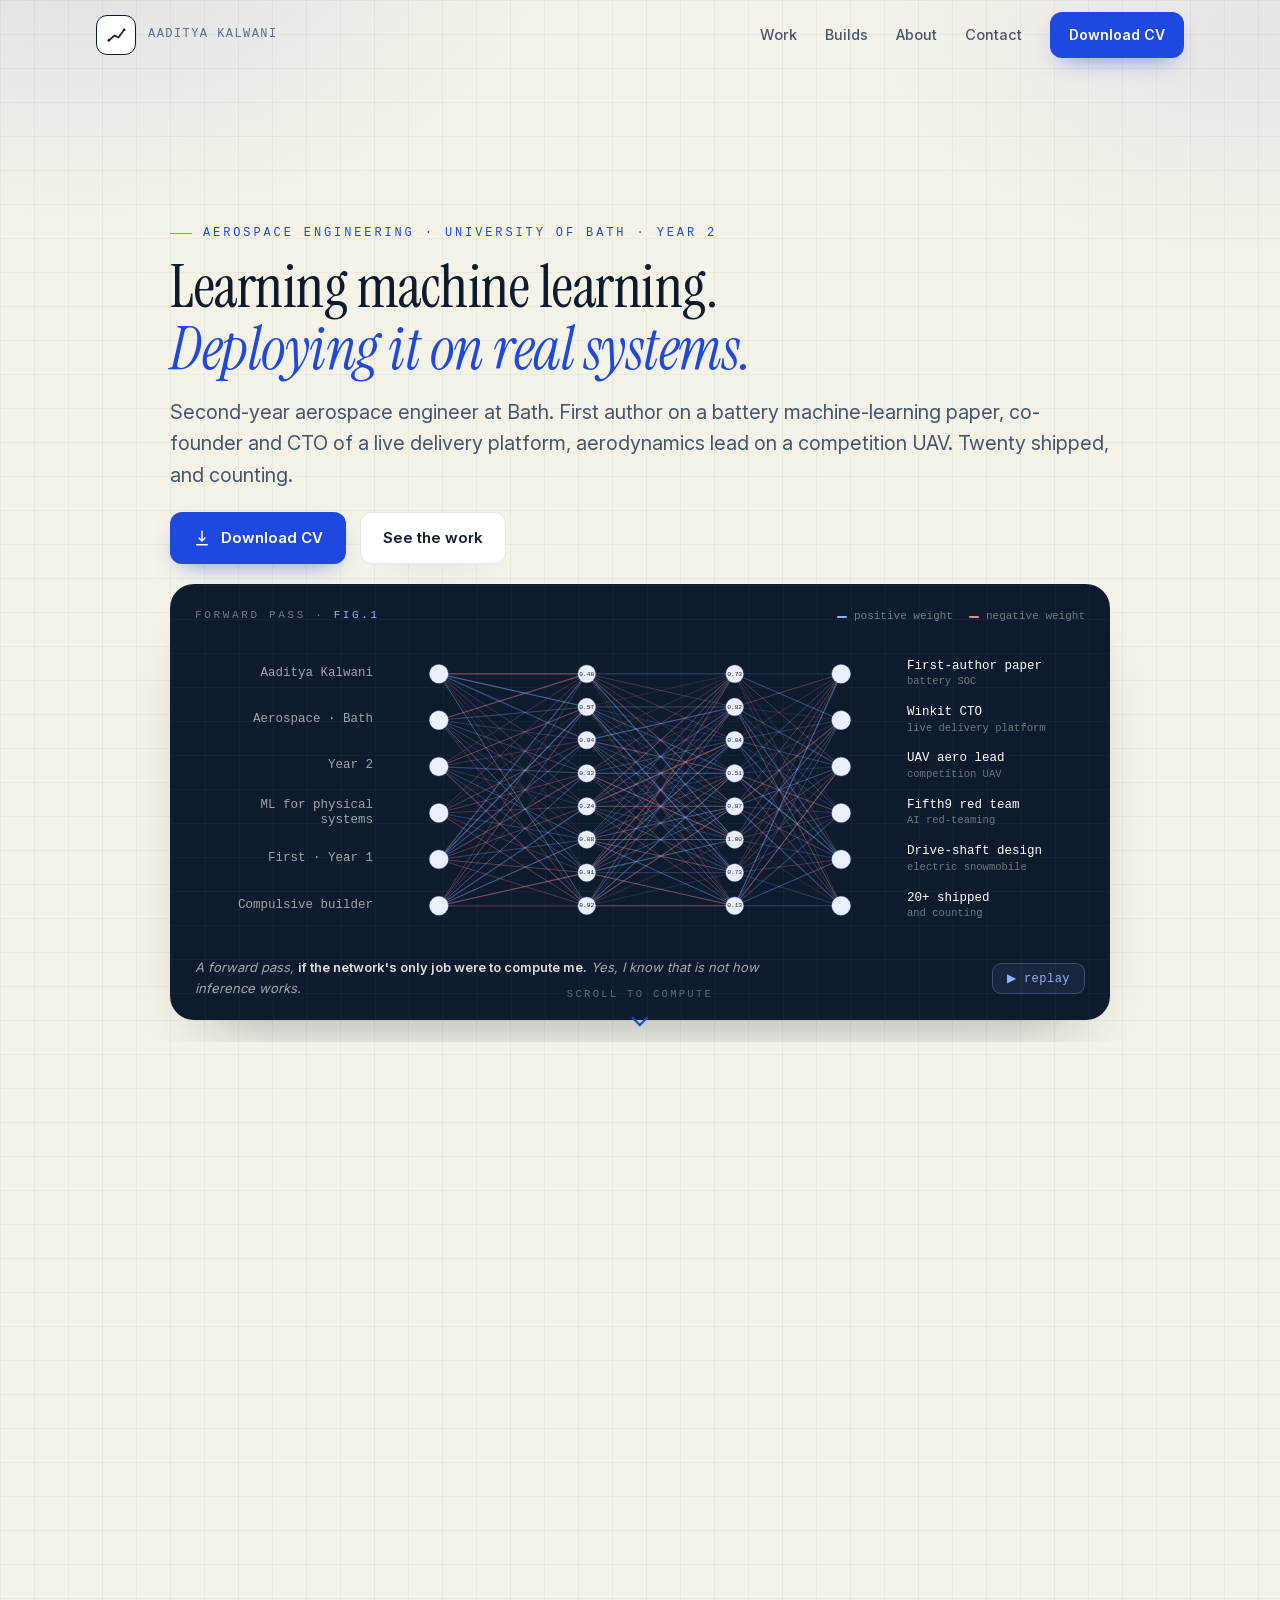
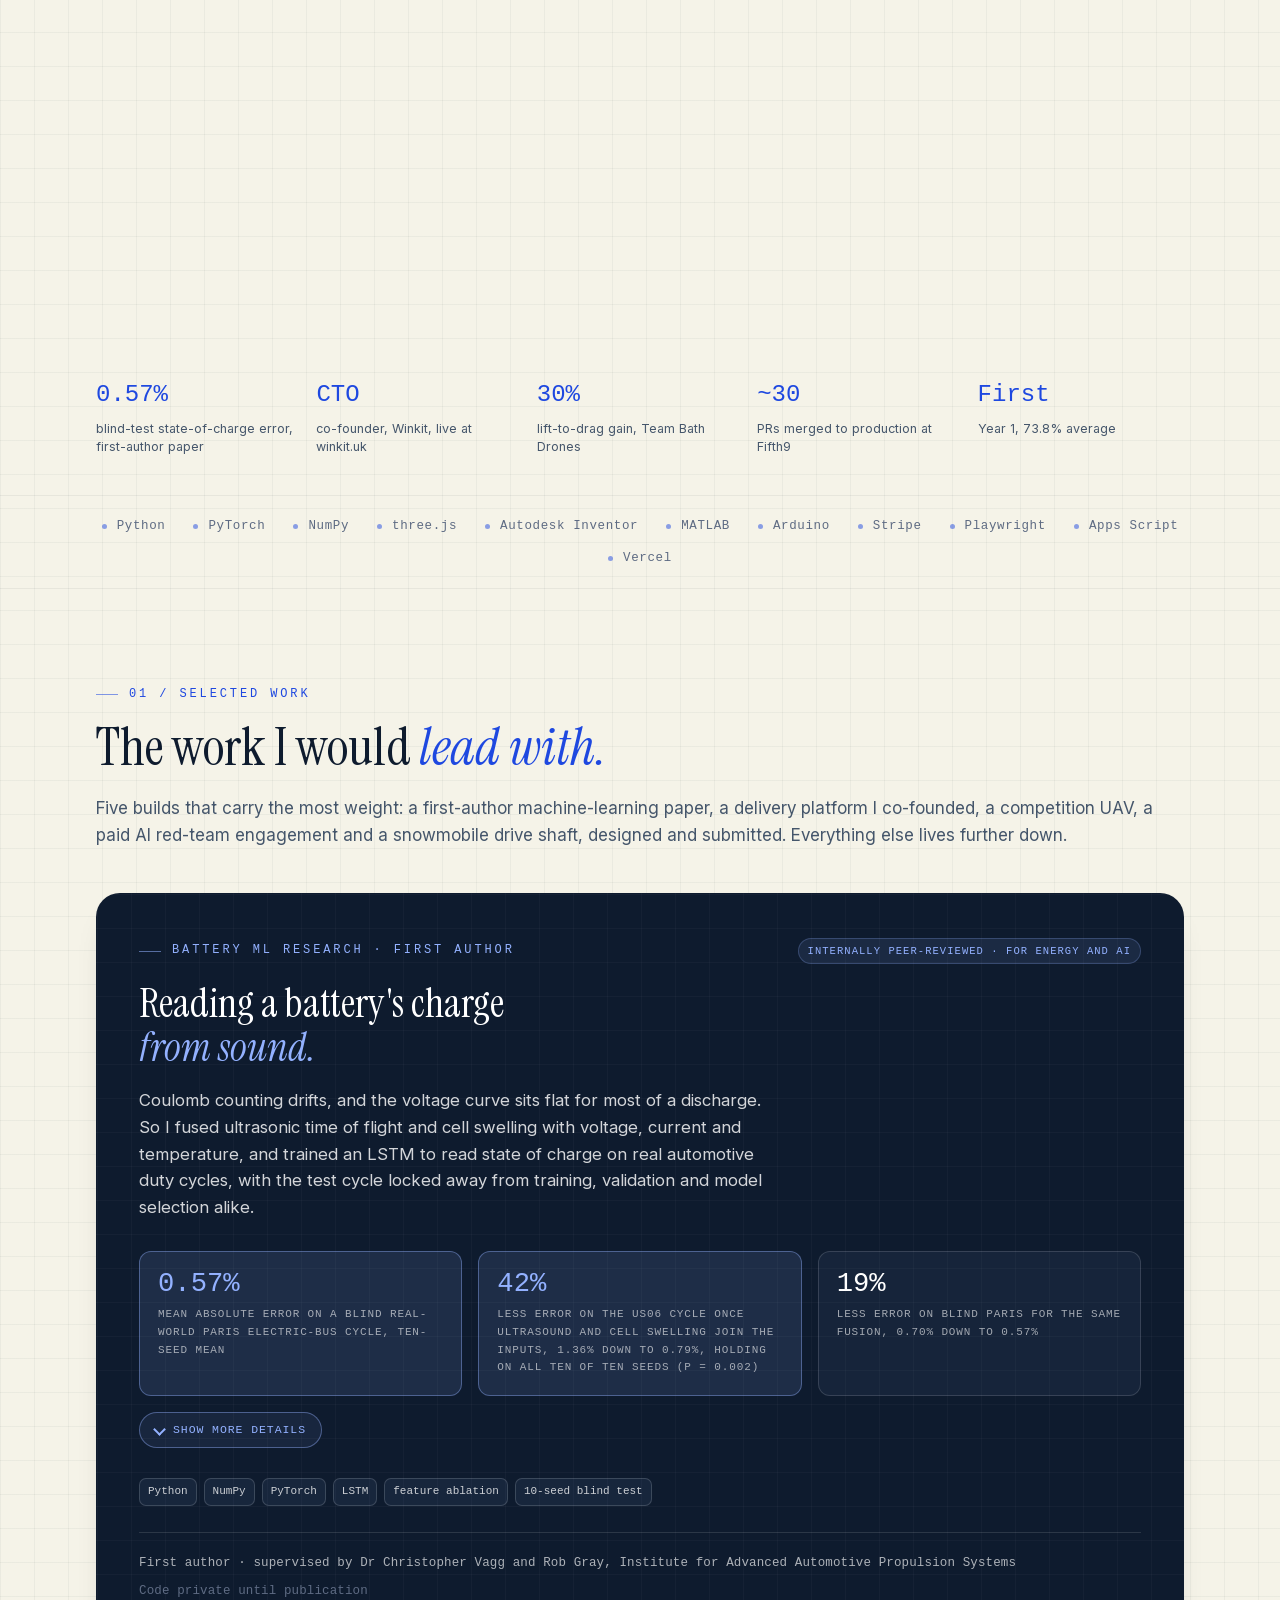
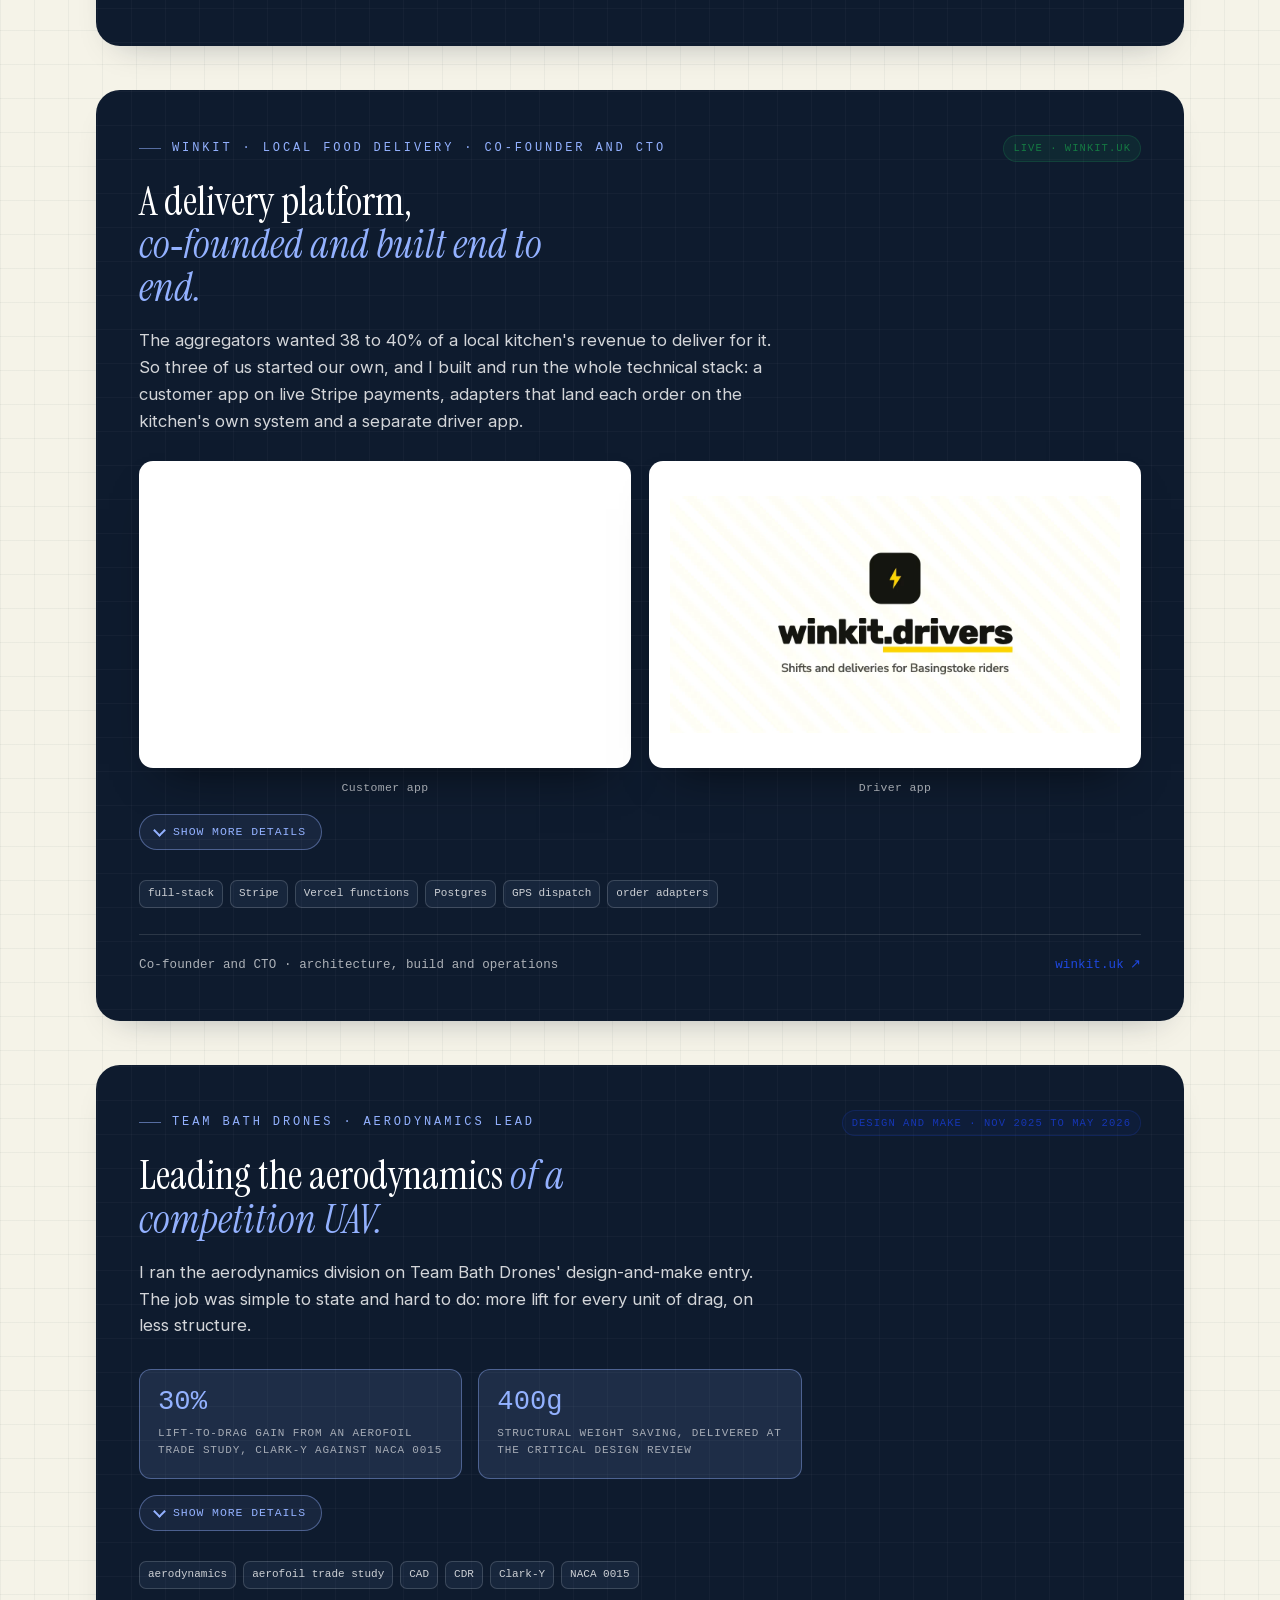
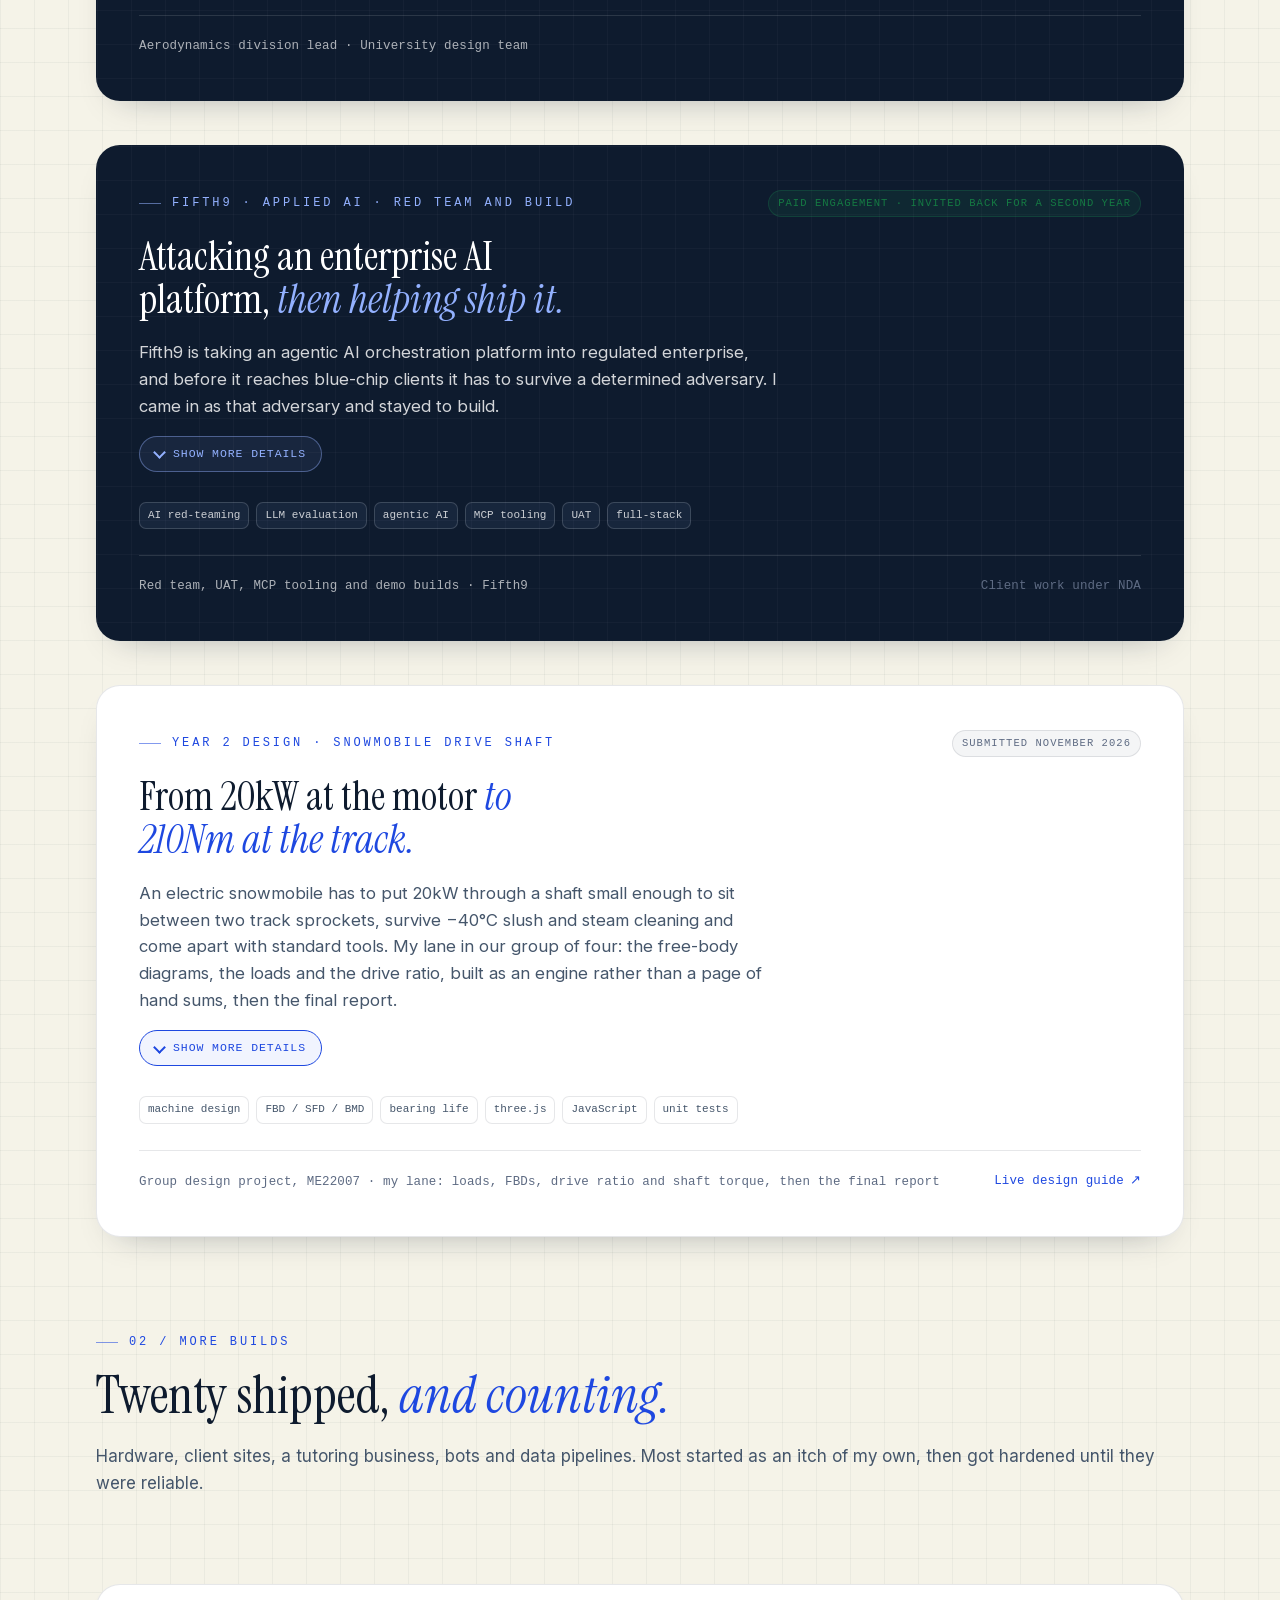
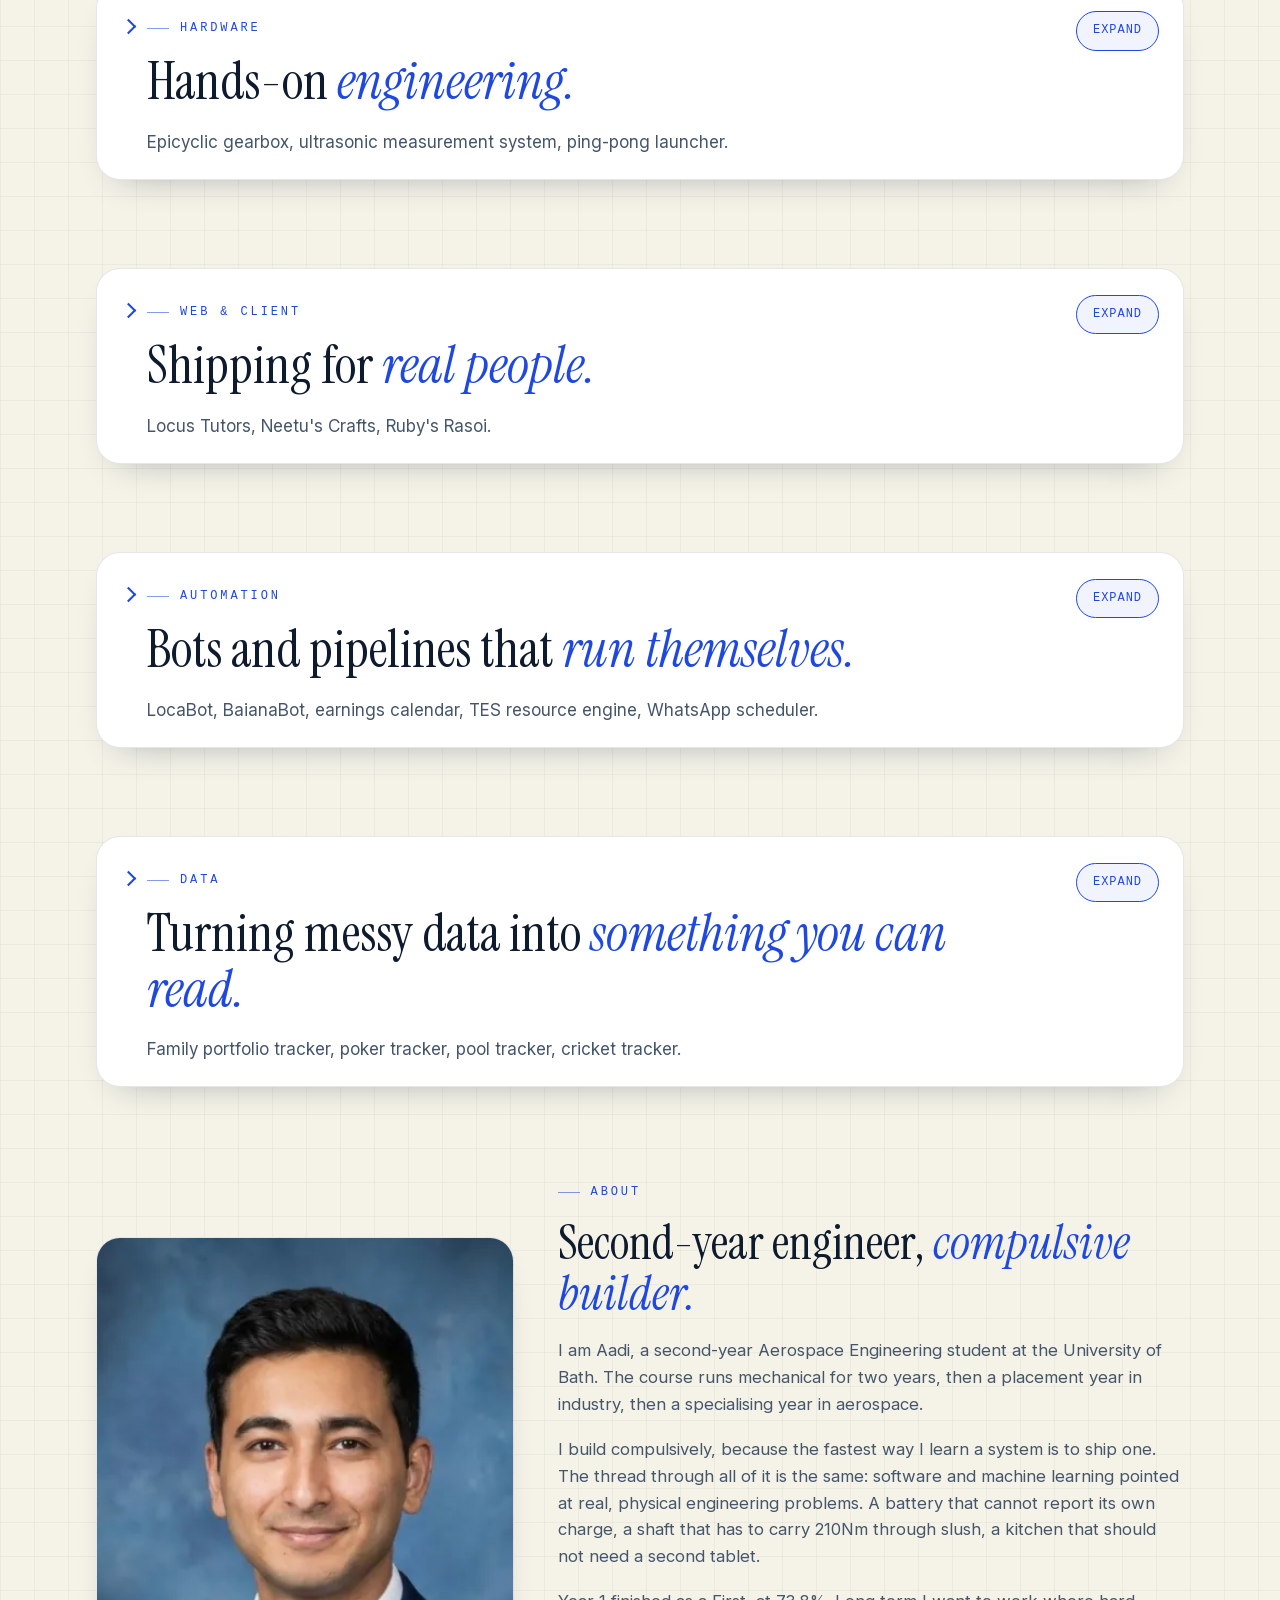
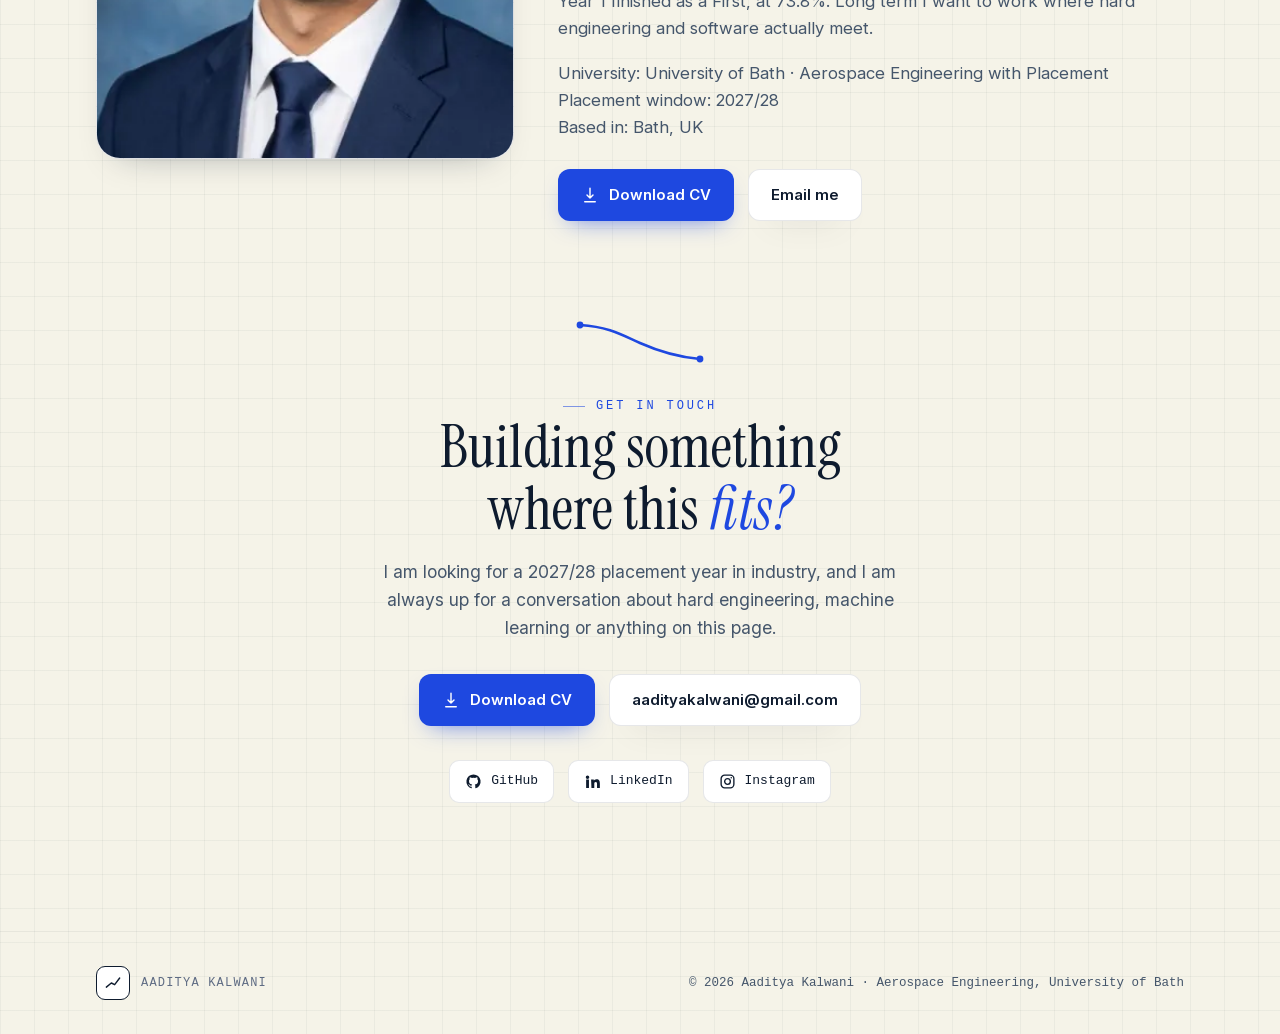
==== commit 50563735: "Point the drive-shaft links at the combined DMM2 site" ====
--- a/m.html
+++ b/m.html
@@ -637,9 +637,9 @@
       <h3>From 20kW at the motor <em>to 210Nm at the track.</em></h3>
       <p class="case-summary">An electric snowmobile has to put 20kW through a shaft small enough to sit between two track sprockets, survive &minus;40&deg;C slush and steam cleaning and come apart with standard tools. My lane in our group of four: the free-body diagrams, the loads and the drive ratio, built as an engine rather than a page of hand sums, then the final report.</p>
       
-      <details class="more"><summary><span class="sm">Show more details</span><span class="sl">Show less</span></summary><div class="more-body"><p style="margin-top:0"><strong>20kW at 3000RPM in, stepped down 3.294:1 by toothed belt to a 910.7RPM shaft carrying 209.7Nm</strong>, sized for 50km/h on a 290mm track sprocket.</p><p><strong>A symbolic loads engine</strong>: every reaction, moment and stress flows from named inputs, so a design change ripples through instantly.</p><p><strong>39 automated assertions pass</strong> on the calculation core.</p><p><strong>Configuration B wins</strong>: the belt pulley between the bearings cuts peak bending by 56%, from 110.0Nm to 47.9Nm, with bearing reactions of 658.4N and 798.7N.</p><p><strong>Final design locked</strong>: 431 stainless at a safety factor of 6.7, 4.35kg on Fenner Taper Lock hubs.</p><p><strong>Bearings sized for a 5200h life</strong>, ten hours a week for ten years, 284 million revolutions at shaft speed; the SKF 6006 and 6007 exceed it more than 30 times.</p><p><a href="https://dmm2-pair122-guide.vercel.app" target="_blank" rel="noopener">Explore the live design guide <span aria-hidden="true">&#8599;</span></a> &nbsp; <a href="https://dmm2-config-b-fbd.vercel.app" target="_blank" rel="noopener">FBD, shear and bending explainer <span aria-hidden="true">&#8599;</span></a></p></div></details>
+      <details class="more"><summary><span class="sm">Show more details</span><span class="sl">Show less</span></summary><div class="more-body"><p style="margin-top:0"><strong>20kW at 3000RPM in, stepped down 3.294:1 by toothed belt to a 910.7RPM shaft carrying 209.7Nm</strong>, sized for 50km/h on a 290mm track sprocket.</p><p><strong>A symbolic loads engine</strong>: every reaction, moment and stress flows from named inputs, so a design change ripples through instantly.</p><p><strong>39 automated assertions pass</strong> on the calculation core.</p><p><strong>Configuration B wins</strong>: the belt pulley between the bearings cuts peak bending by 56%, from 110.0Nm to 47.9Nm, with bearing reactions of 658.4N and 798.7N.</p><p><strong>Final design locked</strong>: 431 stainless at a safety factor of 6.7, 4.35kg on Fenner Taper Lock hubs.</p><p><strong>Bearings sized for a 5200h life</strong>, ten hours a week for ten years, 284 million revolutions at shaft speed; the SKF 6006 and 6007 exceed it more than 30 times.</p><p><a href="https://dmm2-shaft-master.vercel.app/guide/" target="_blank" rel="noopener">Explore the live design guide <span aria-hidden="true">&#8599;</span></a> &nbsp; <a href="https://dmm2-shaft-master.vercel.app/fbd/" target="_blank" rel="noopener">FBD, shear and bending explainer <span aria-hidden="true">&#8599;</span></a></p></div></details>
       <div class="tags"><span class="tag">machine design</span><span class="tag">FBD / SFD / BMD</span><span class="tag">bearing life</span><span class="tag">three.js</span><span class="tag">JavaScript</span><span class="tag">unit tests</span></div>
-      <div class="case-foot"><span>Group design project, ME22007 &middot; my lane: loads, FBDs, drive ratio and shaft torque, then the final report</span><span class="plinks"><a href="https://dmm2-pair122-guide.vercel.app" target="_blank" rel="noopener">Live design guide <span aria-hidden="true">&#8599;</span></a></span></div>
+      <div class="case-foot"><span>Group design project, ME22007 &middot; my lane: loads, FBDs, drive ratio and shaft torque, then the final report</span><span class="plinks"><a href="https://dmm2-shaft-master.vercel.app/guide/" target="_blank" rel="noopener">Live design guide <span aria-hidden="true">&#8599;</span></a></span></div>
     </article>
 
   </div>
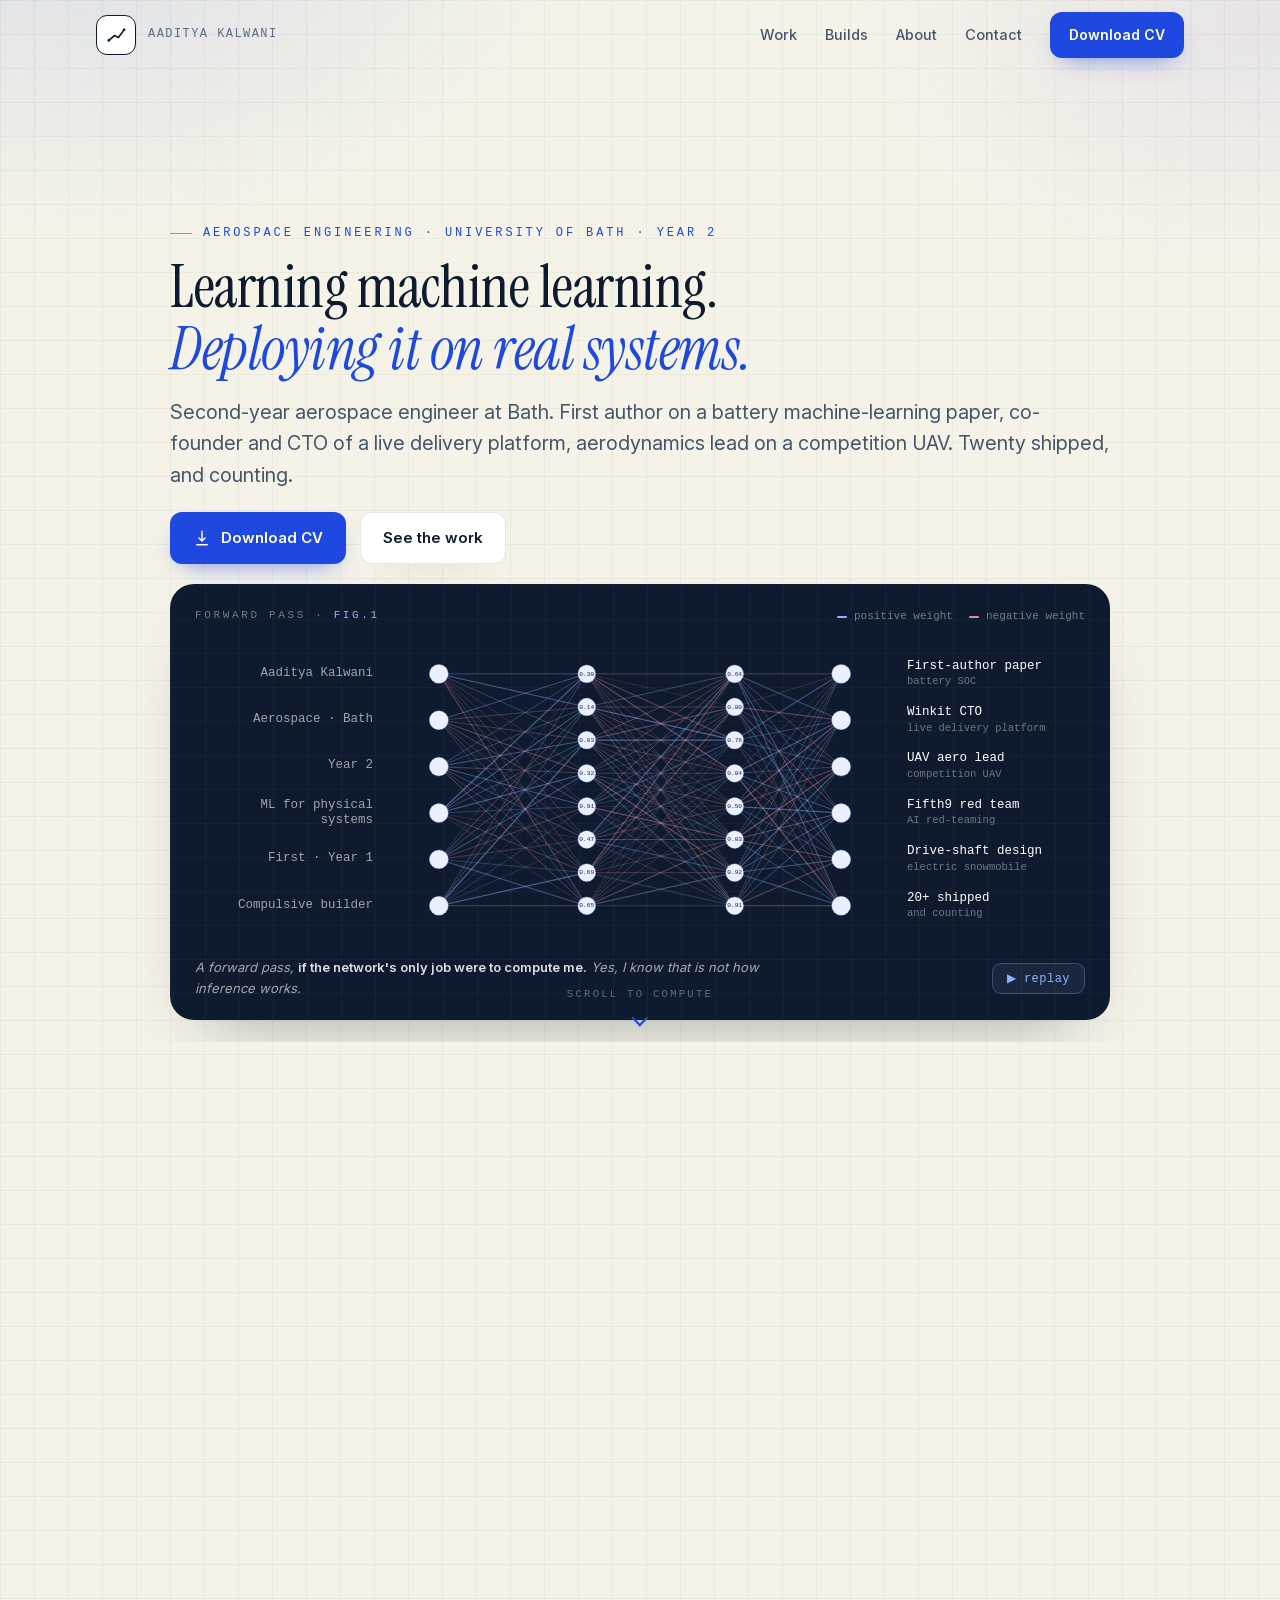
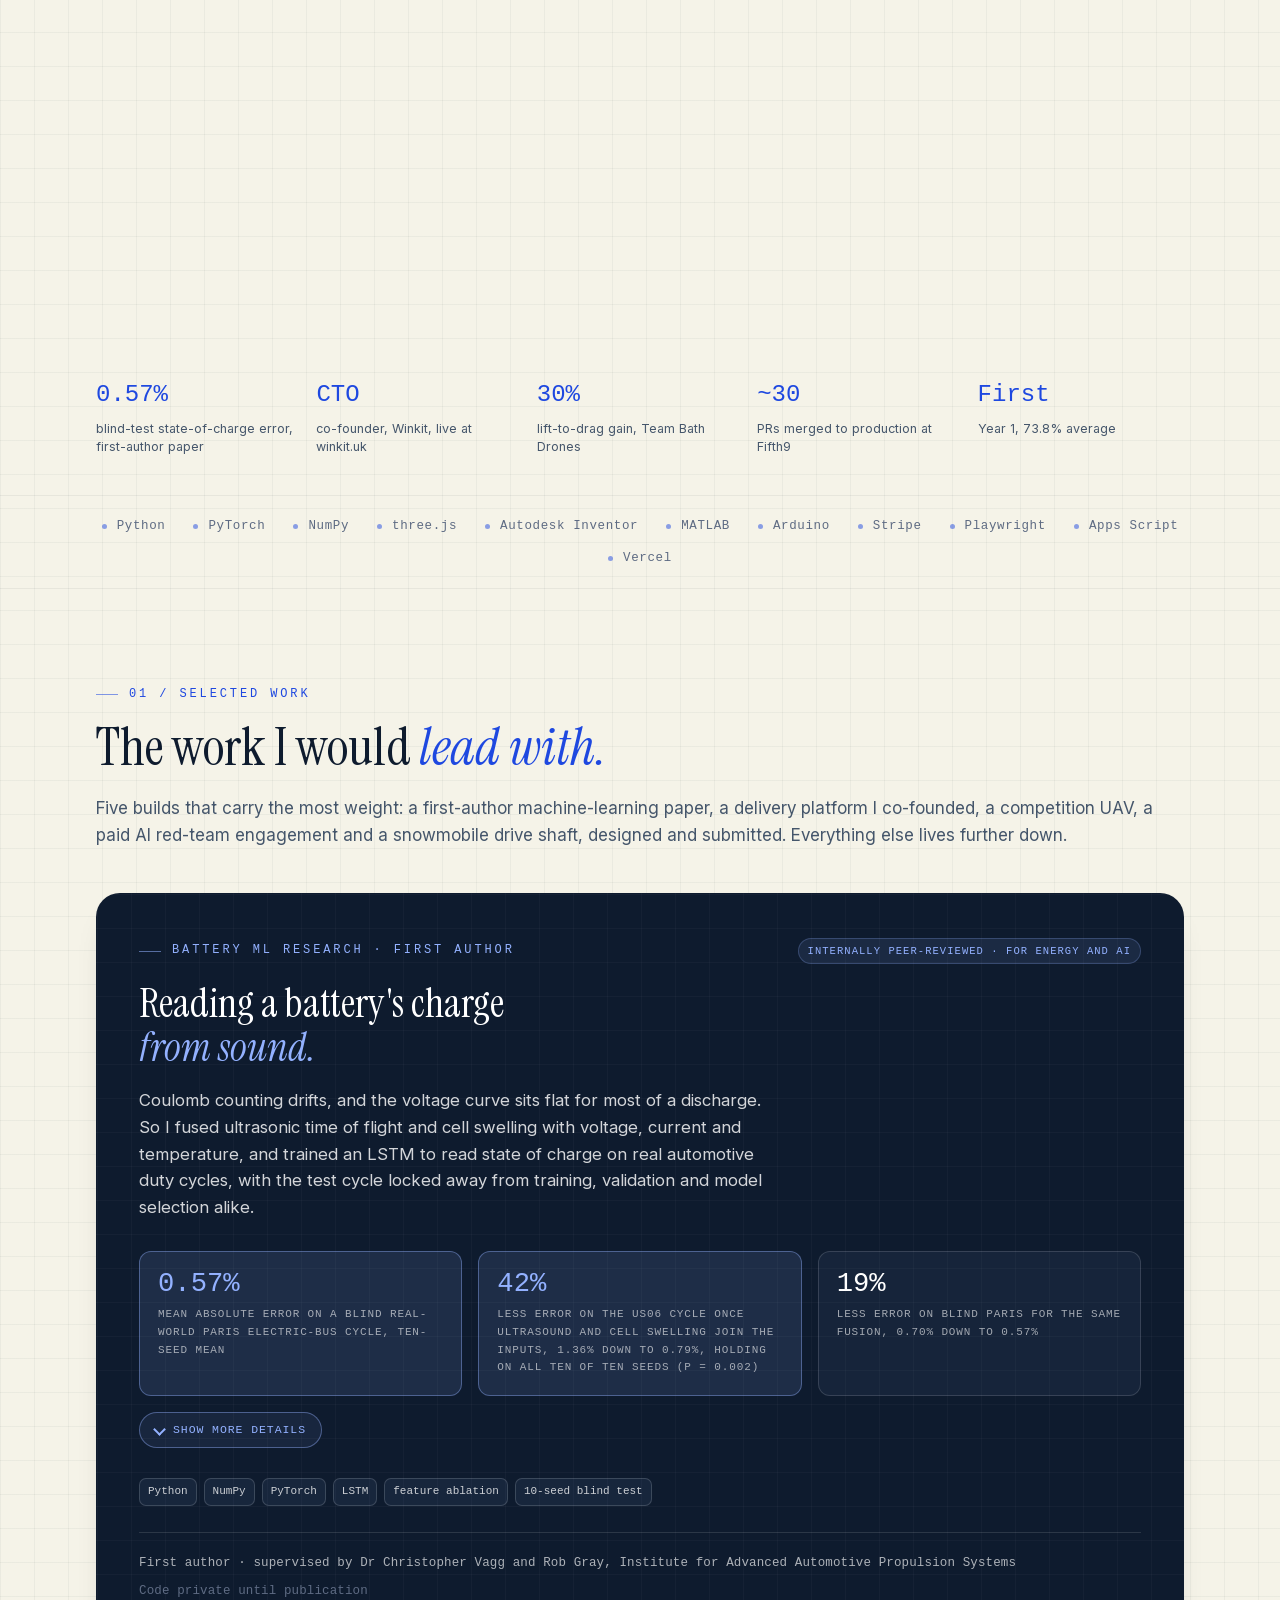
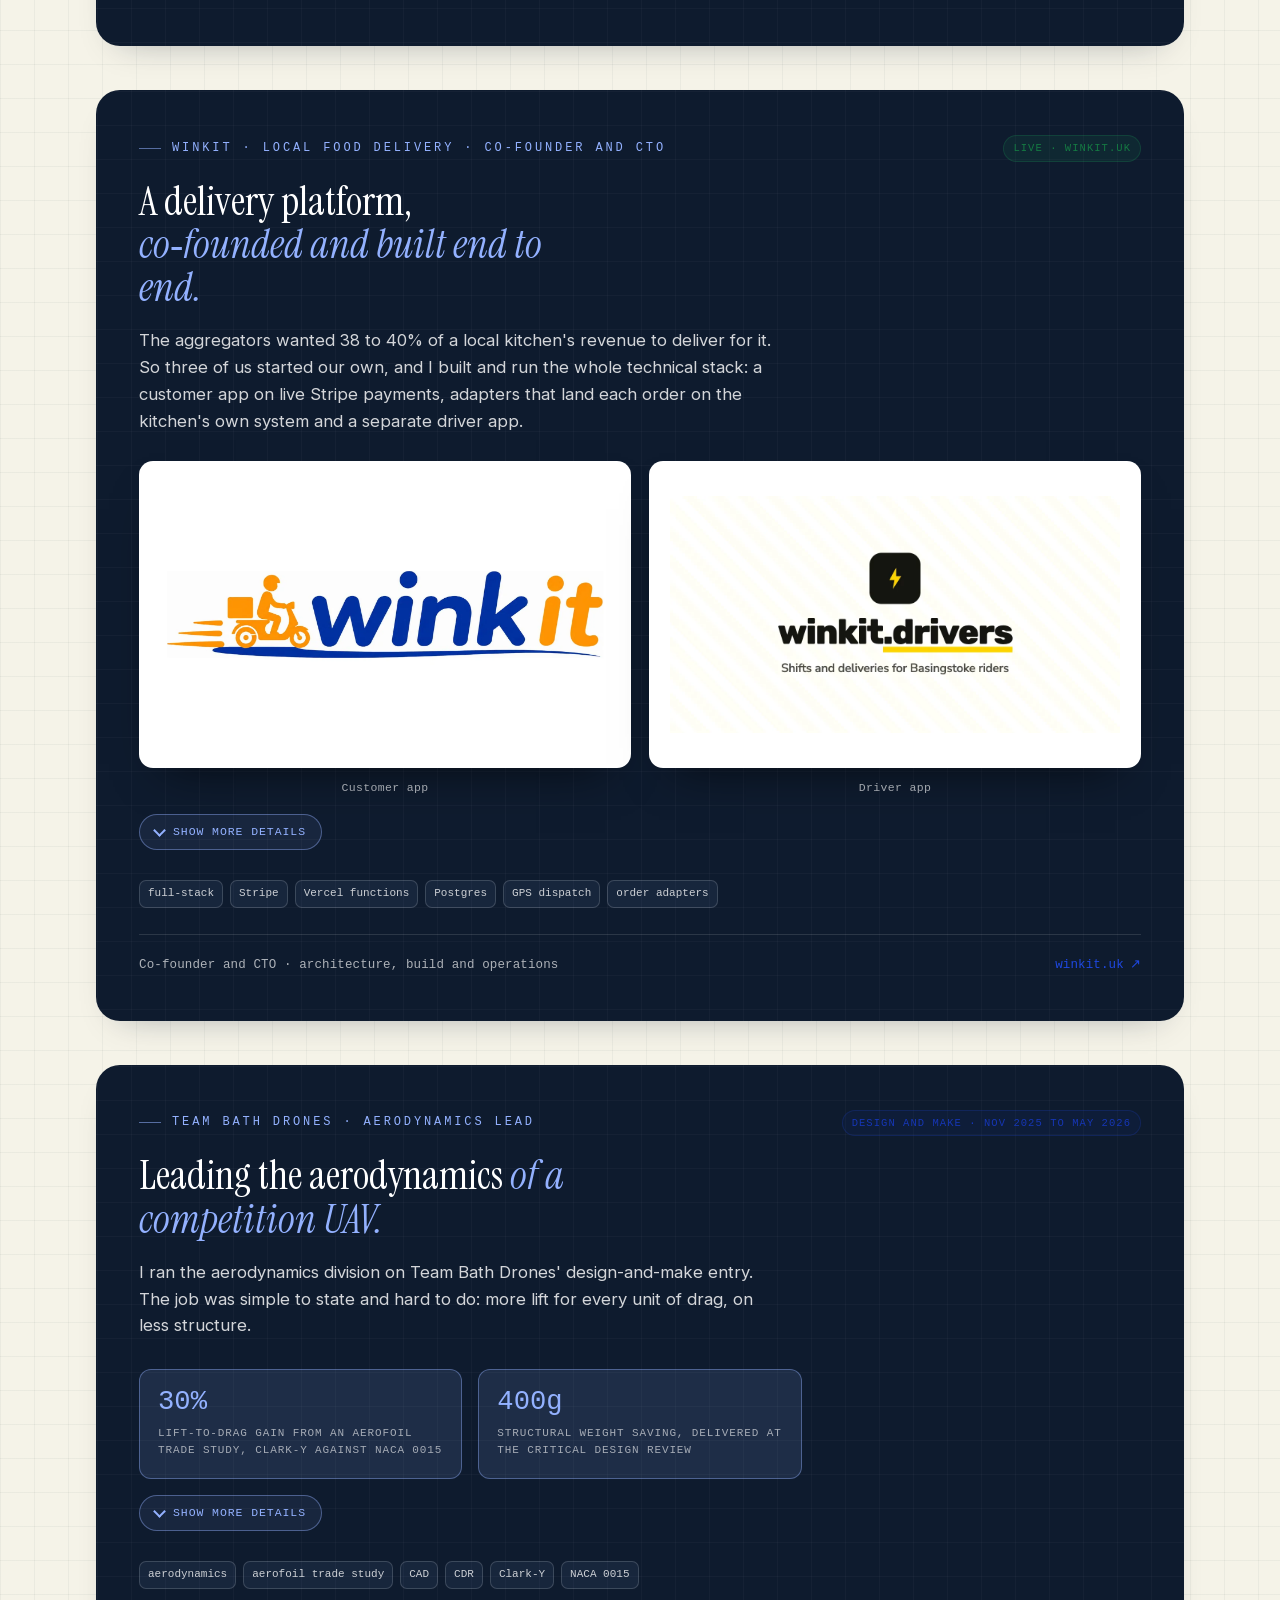
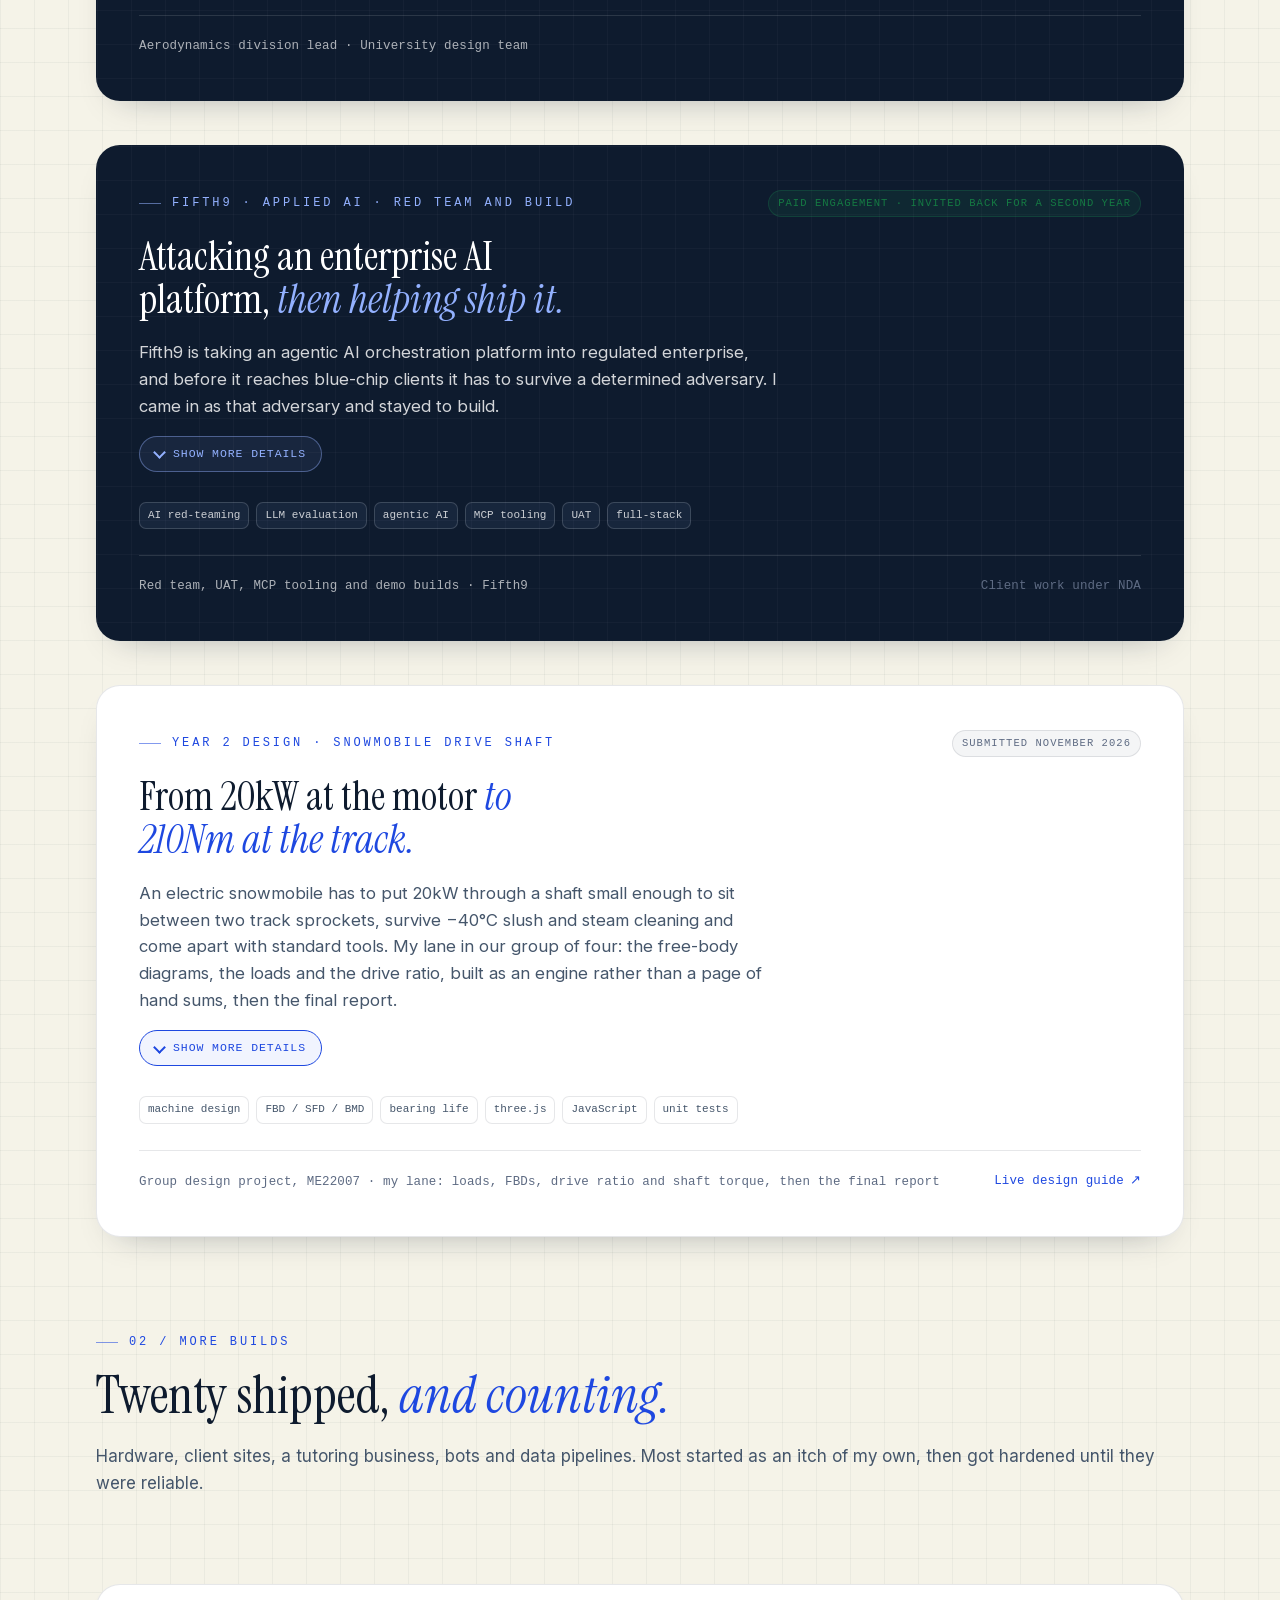
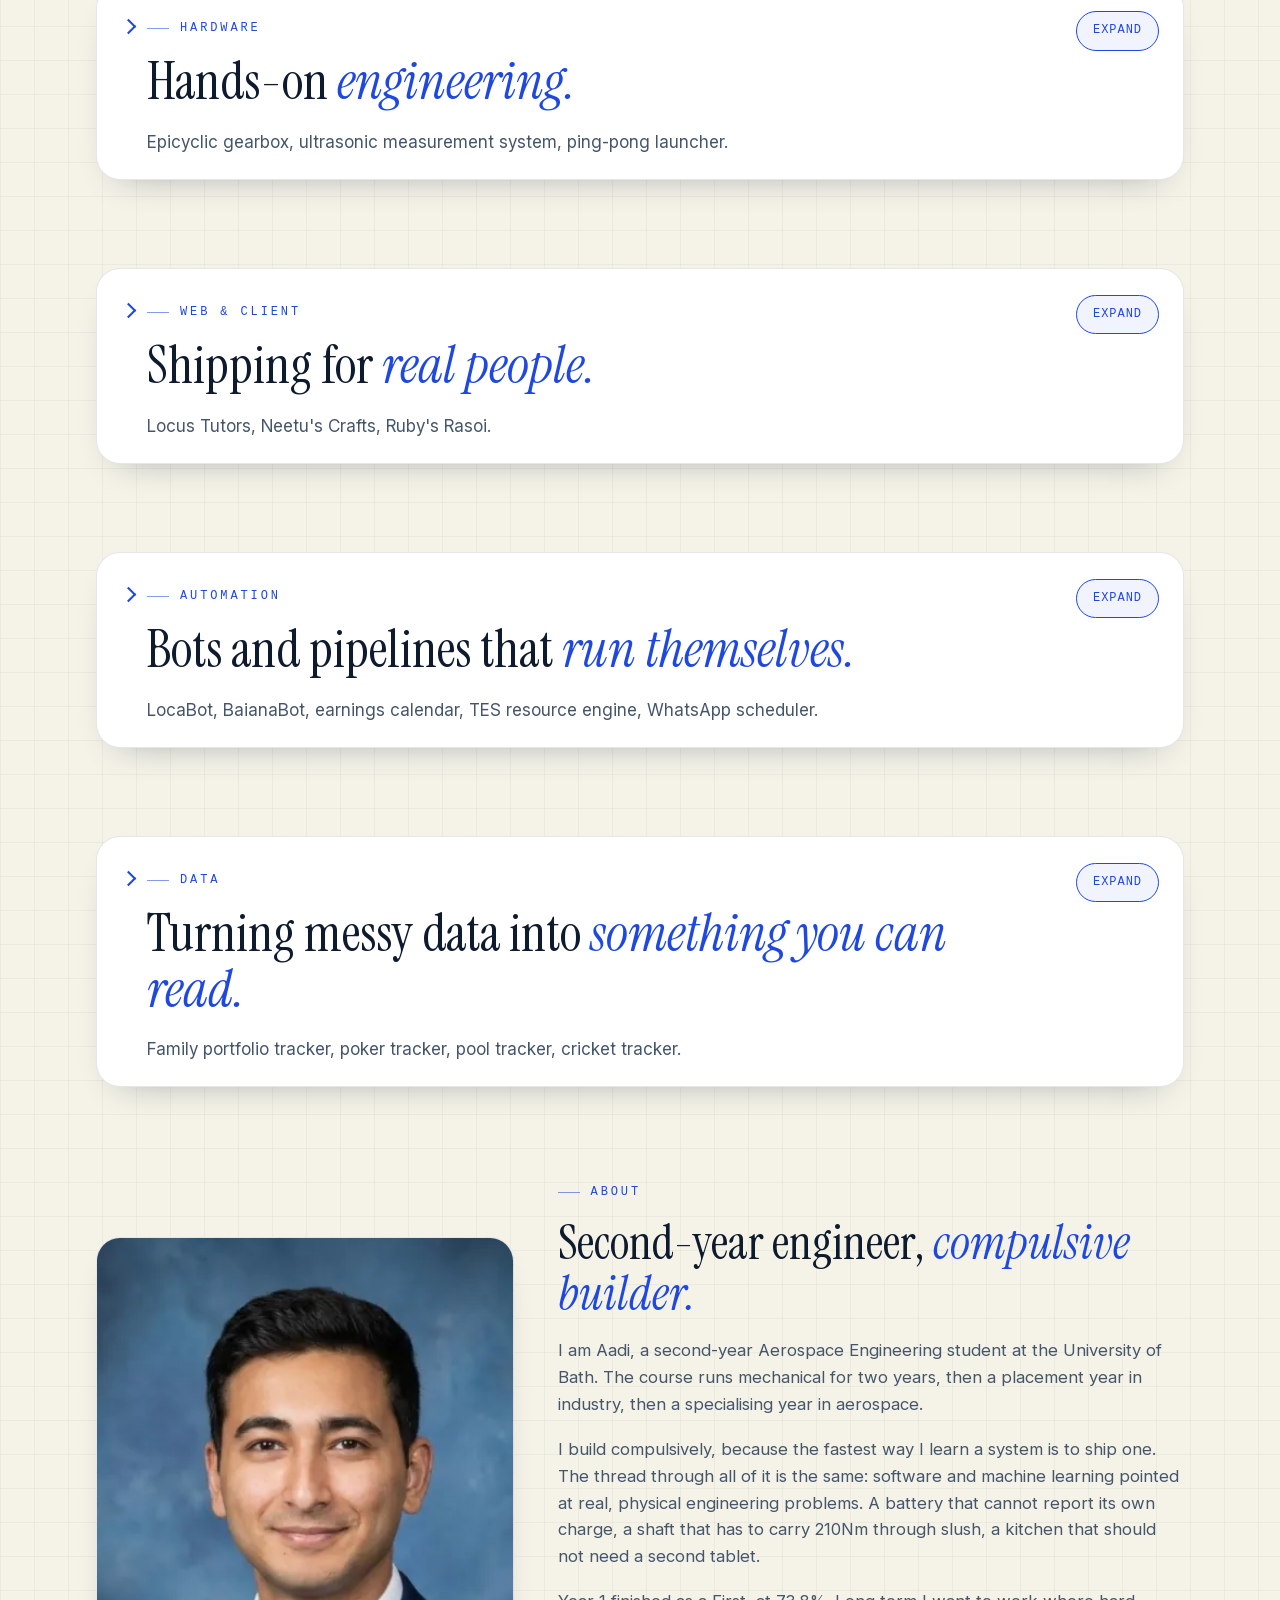
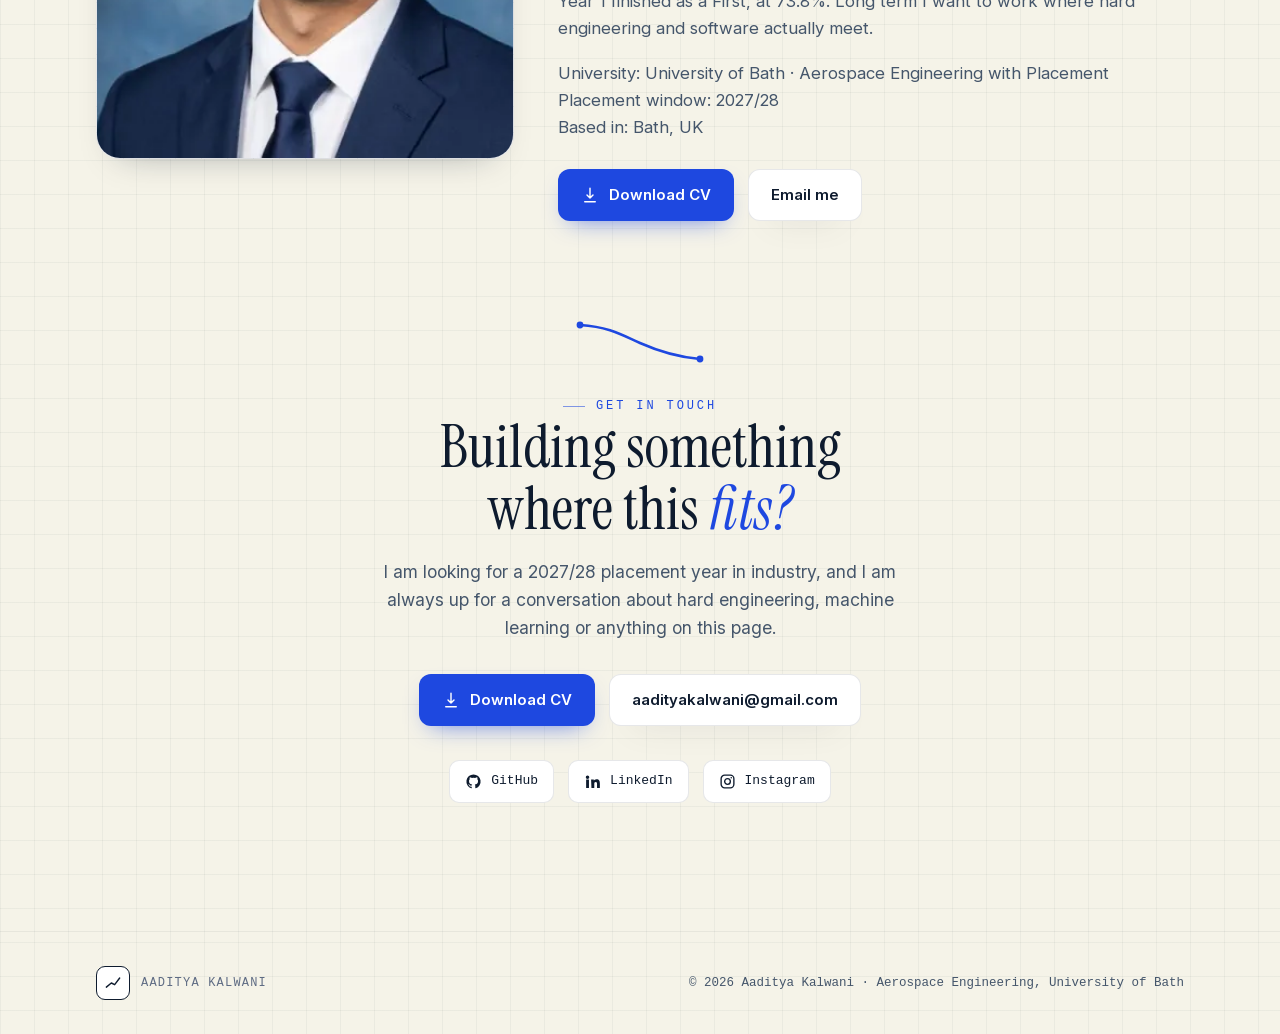
==== commit 4380d85b: "Link preview carries the new headline" ====
--- a/m.html
+++ b/m.html
@@ -16,13 +16,13 @@
 <meta property="og:url" content="https://aadityakalwani.com/">
 <meta property="og:title" content="Aaditya Kalwani · Aerospace engineer and builder">
 <meta property="og:description" content="Second-year aerospace engineer at Bath. First-author battery ML research, co-founder and CTO of Winkit, UAV aerodynamics lead and AI red-teaming. Twenty shipped, and counting.">
-<meta property="og:image" content="https://aadityakalwani.com/og.jpg?v=20261122">
+<meta property="og:image" content="https://aadityakalwani.com/og.jpg?v=20261122b">
 <meta property="og:image:width" content="1200">
 <meta property="og:image:height" content="630">
 <meta name="twitter:card" content="summary_large_image">
 <meta name="twitter:title" content="Aaditya Kalwani · Aerospace engineer and builder">
 <meta name="twitter:description" content="Second-year aerospace engineer at Bath. First-author battery ML research, co-founder and CTO of Winkit, UAV aerodynamics lead and AI red-teaming. Twenty shipped, and counting.">
-<meta name="twitter:image" content="https://aadityakalwani.com/og.jpg?v=20261122">
+<meta name="twitter:image" content="https://aadityakalwani.com/og.jpg?v=20261122b">
 
 <link rel="preload" href="assets/fonts/inter-latin.woff2" as="font" type="font/woff2" crossorigin>
 <link rel="preload" href="assets/fonts/instrument-serif-latin.woff2" as="font" type="font/woff2" crossorigin>
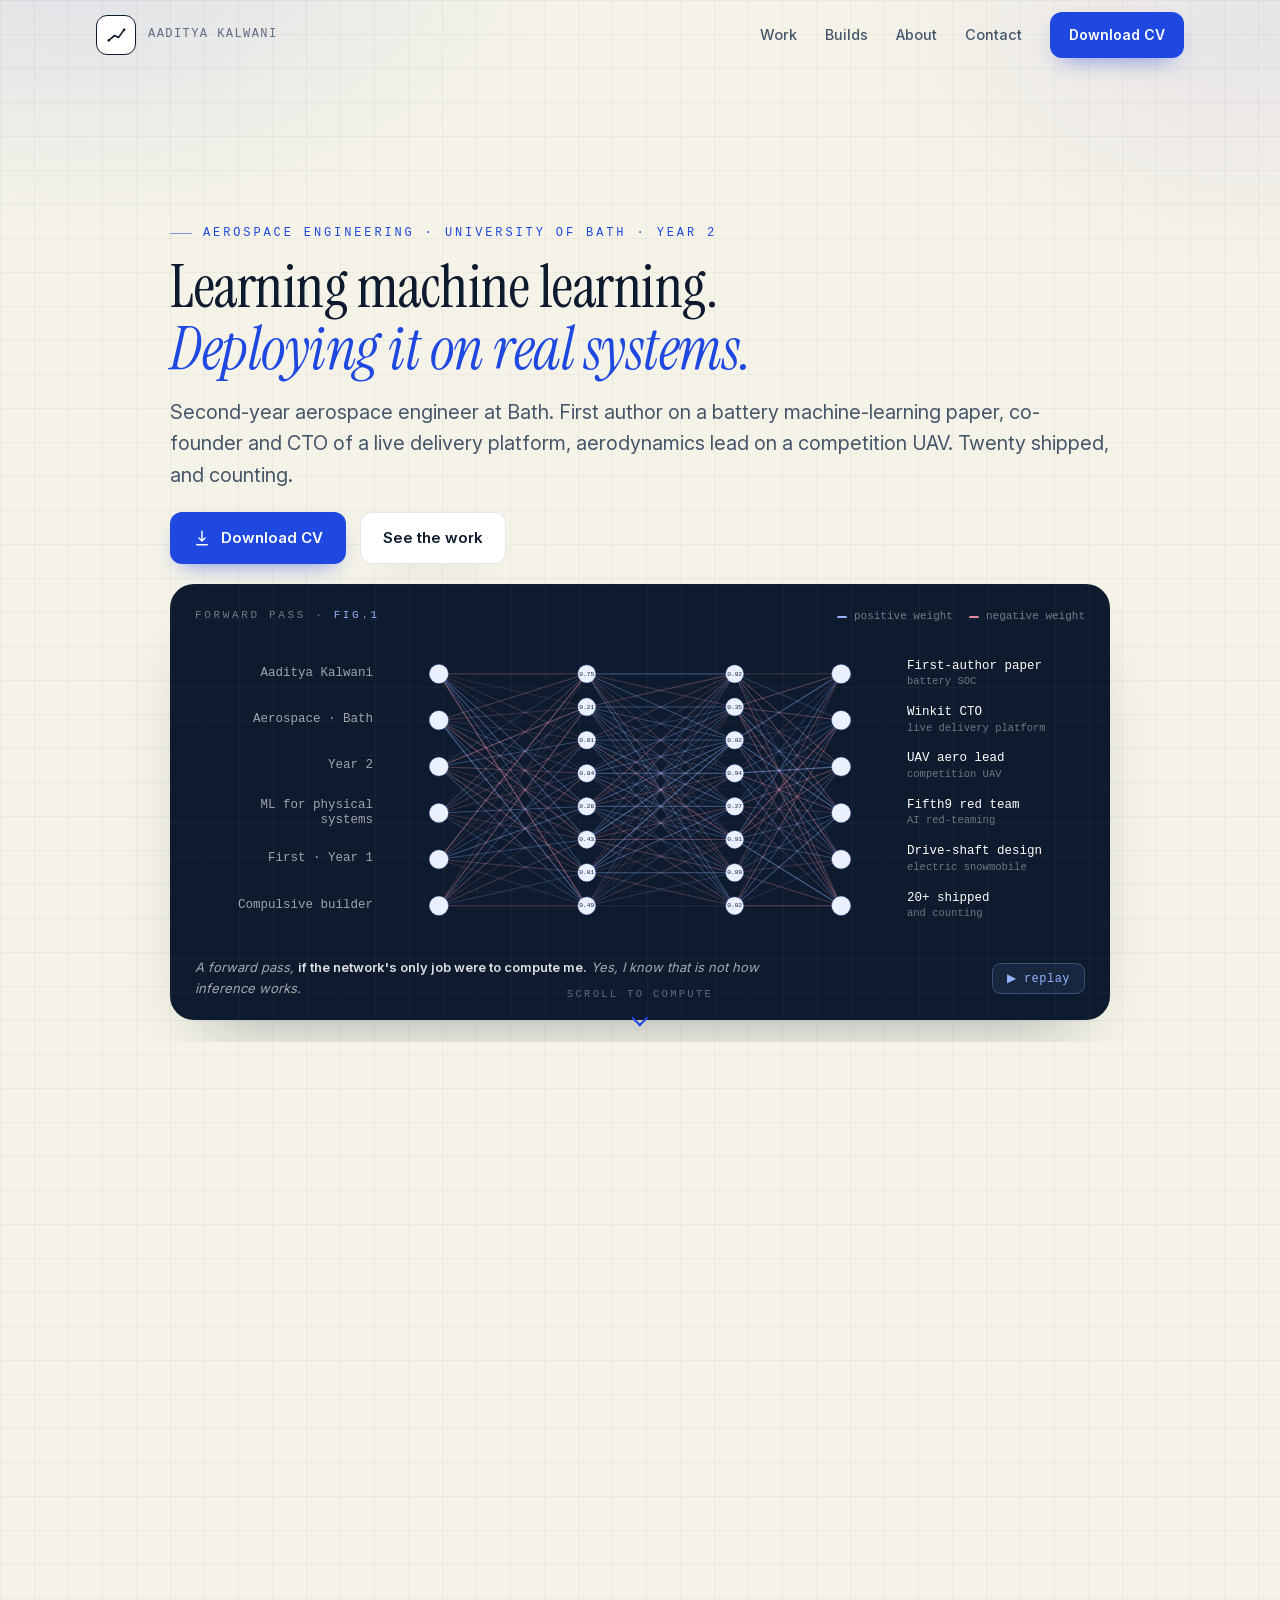
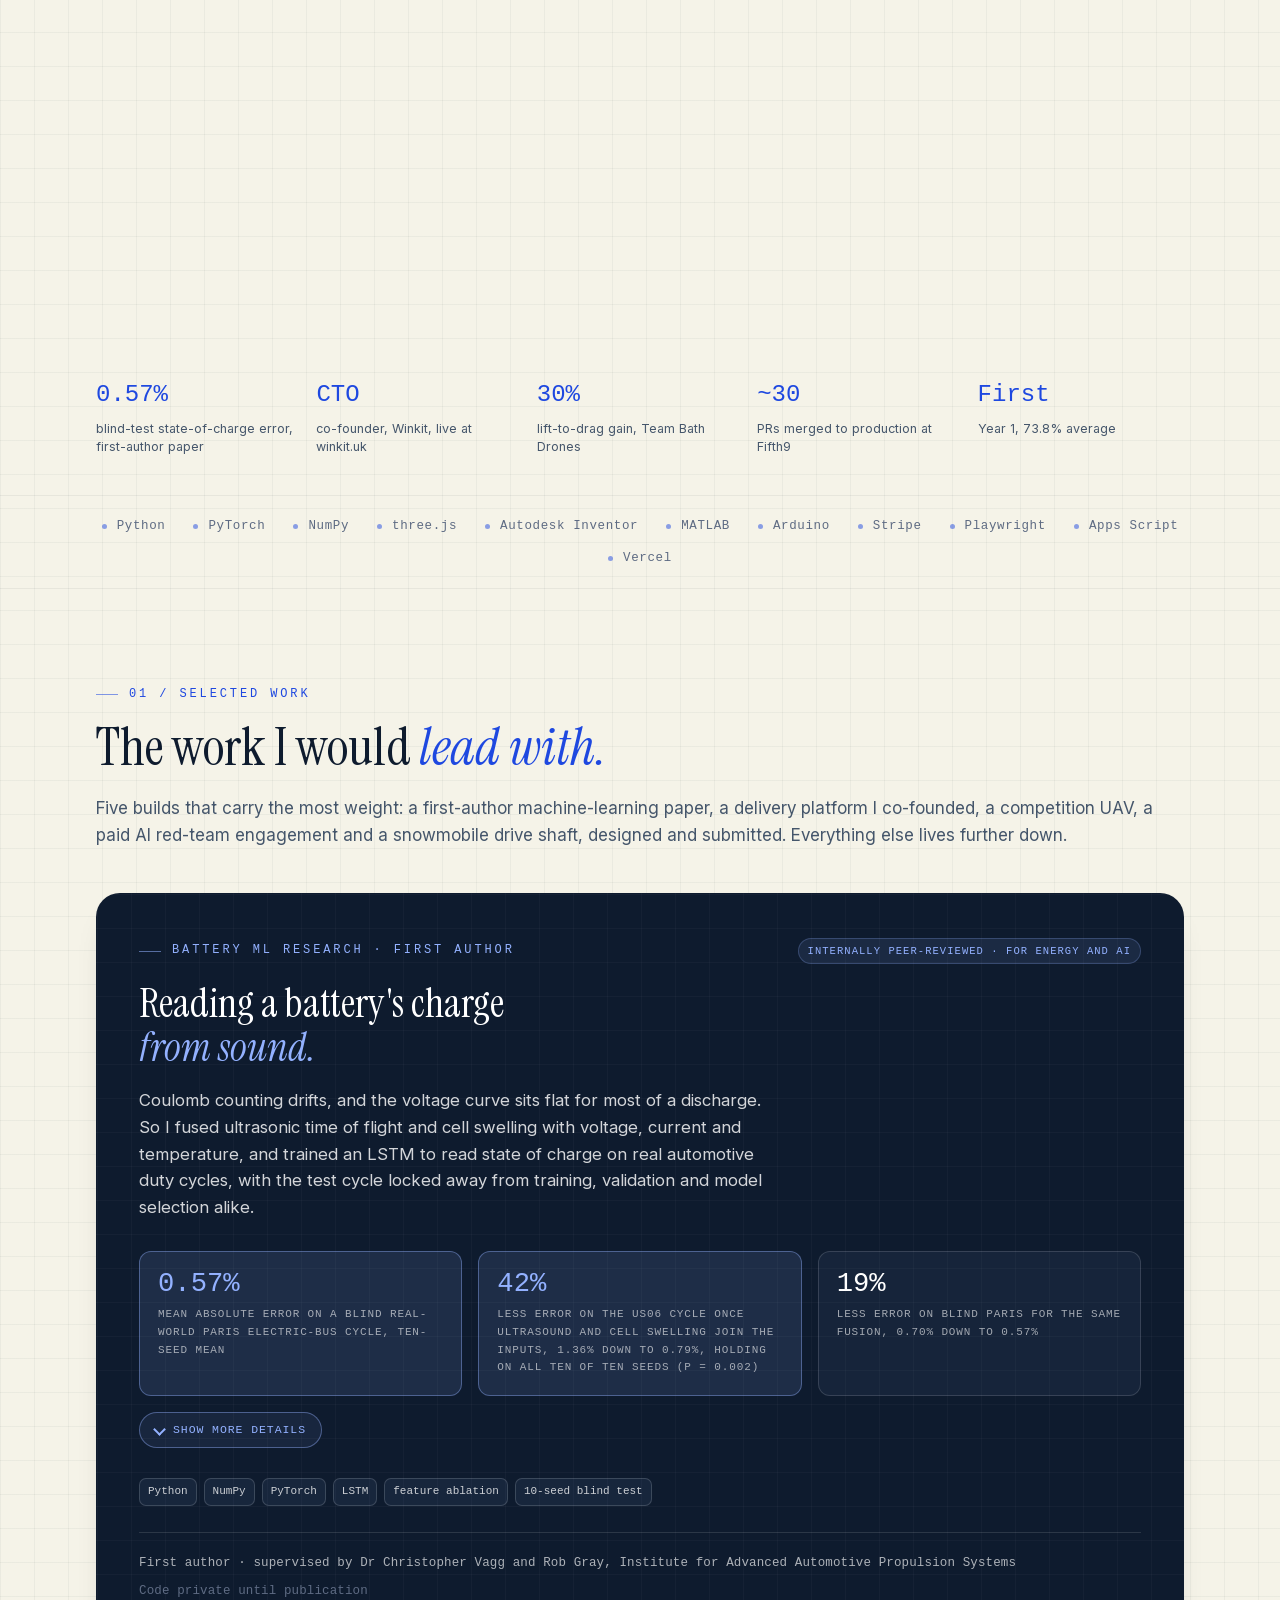
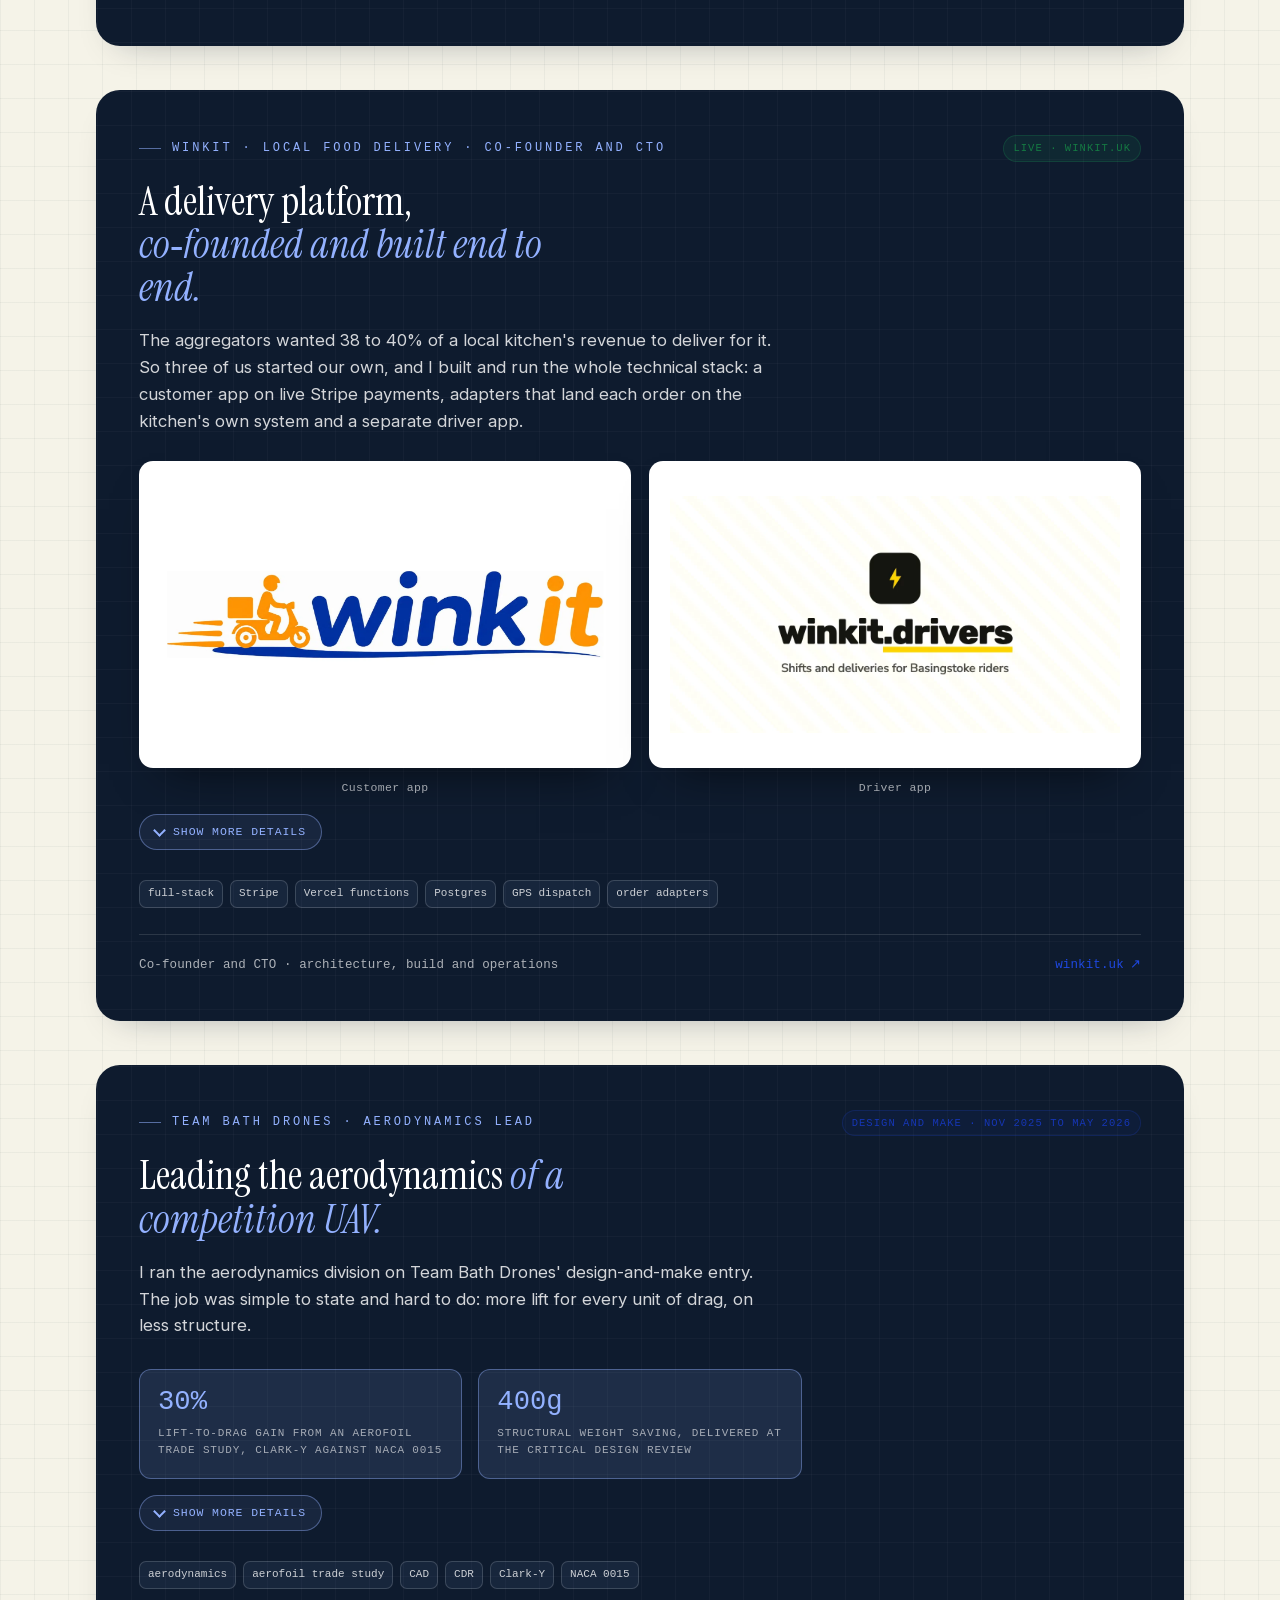
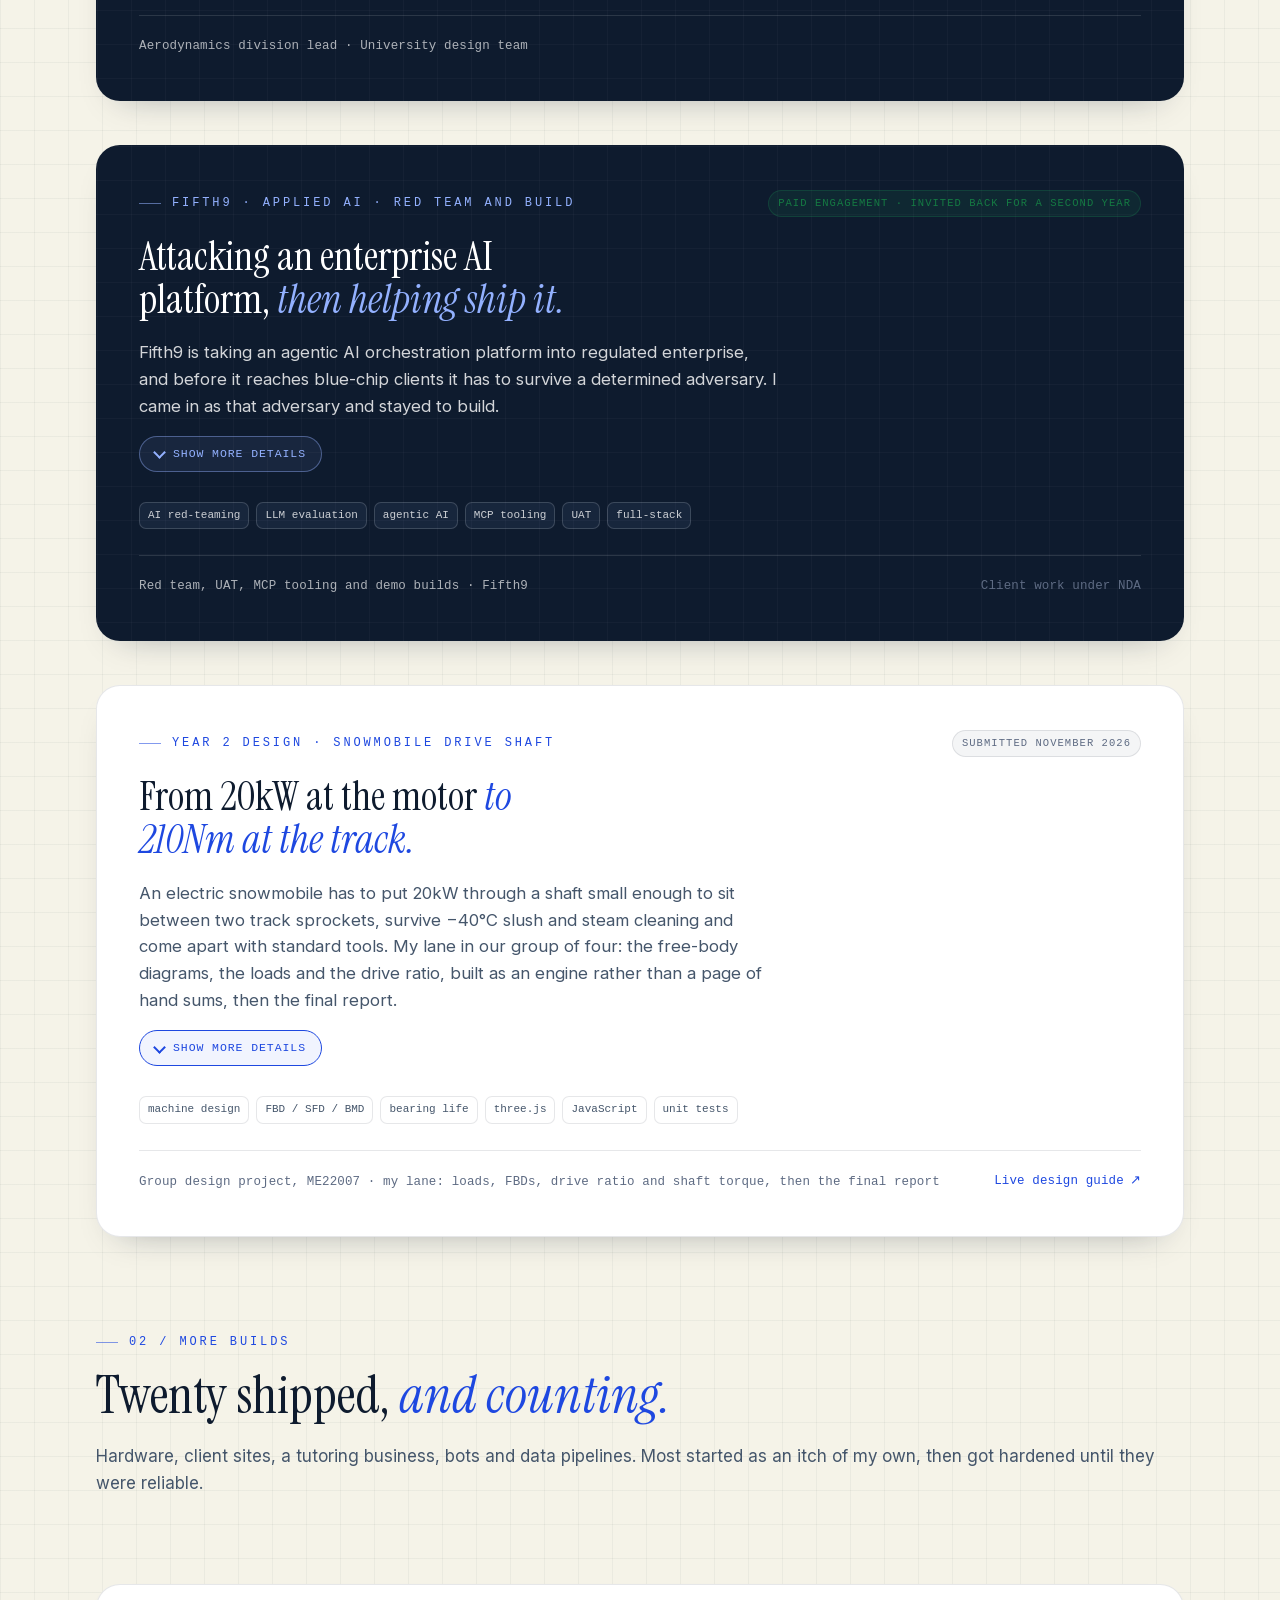
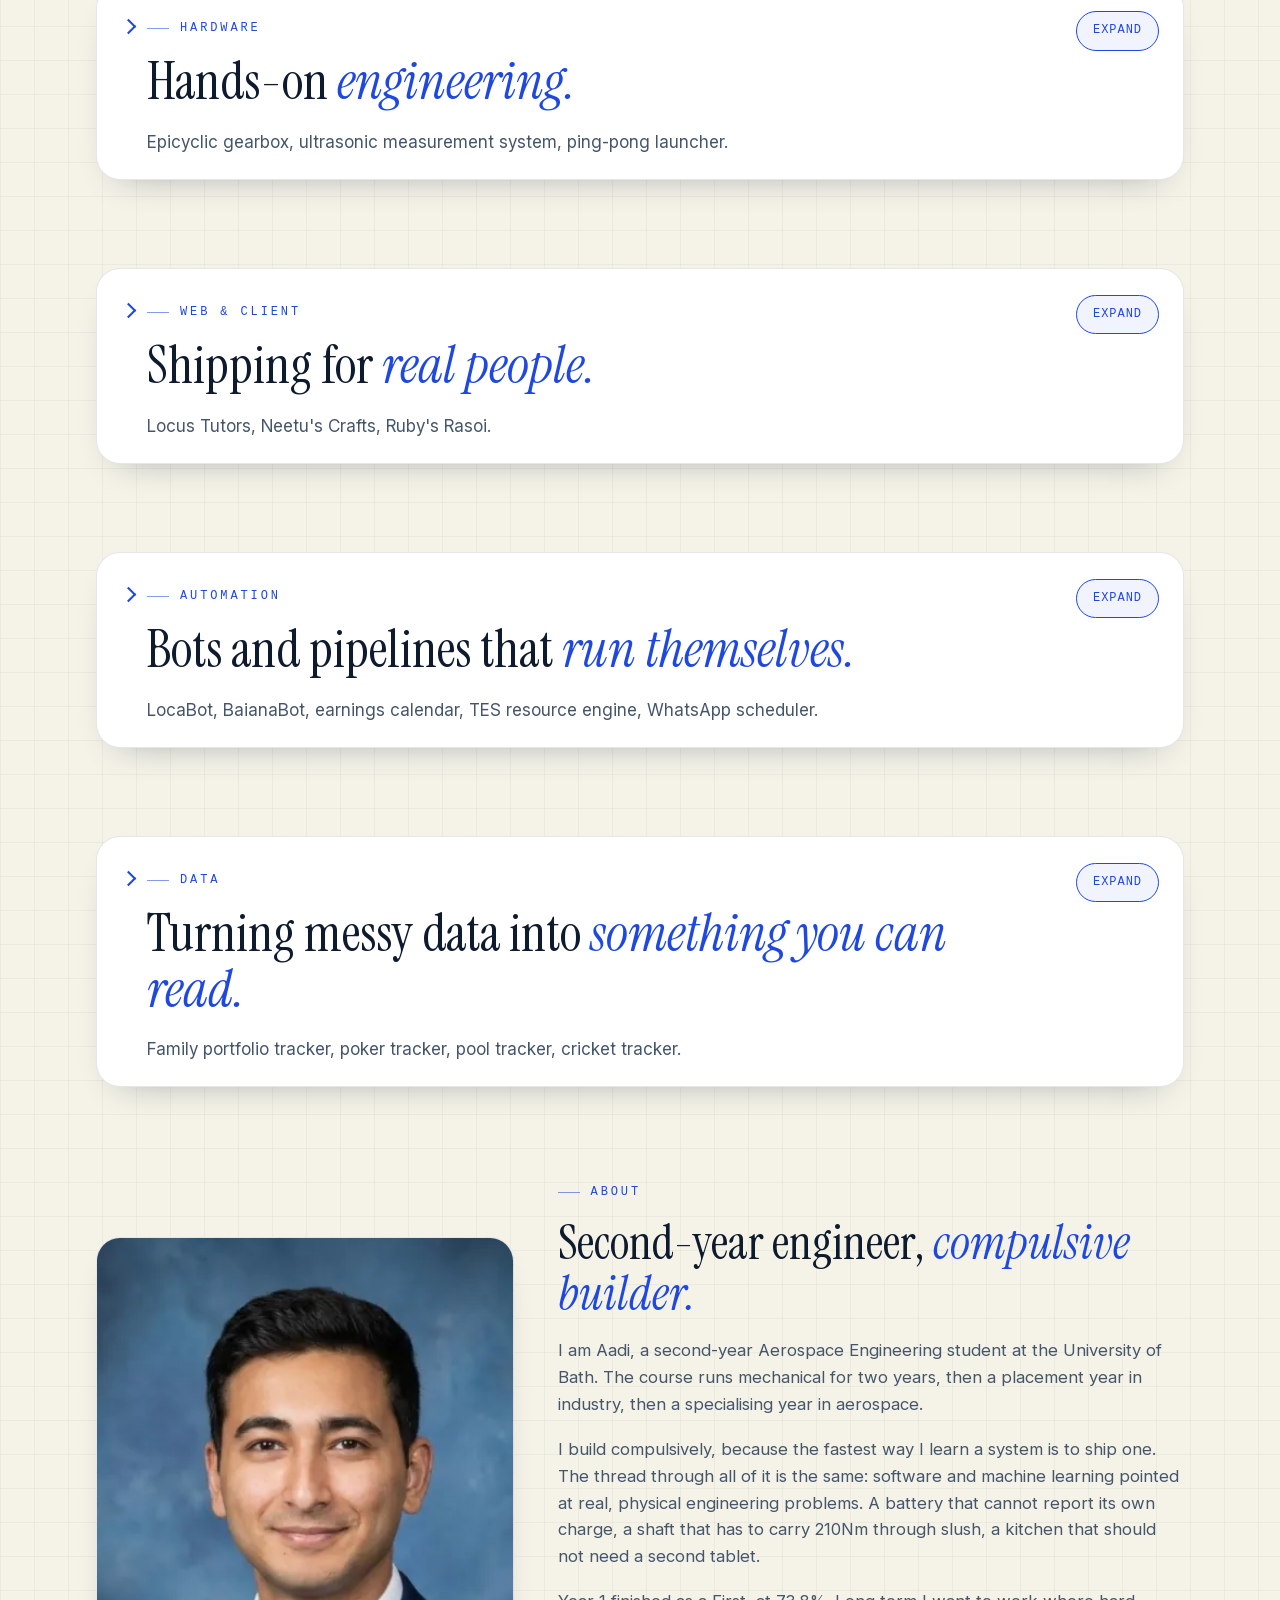
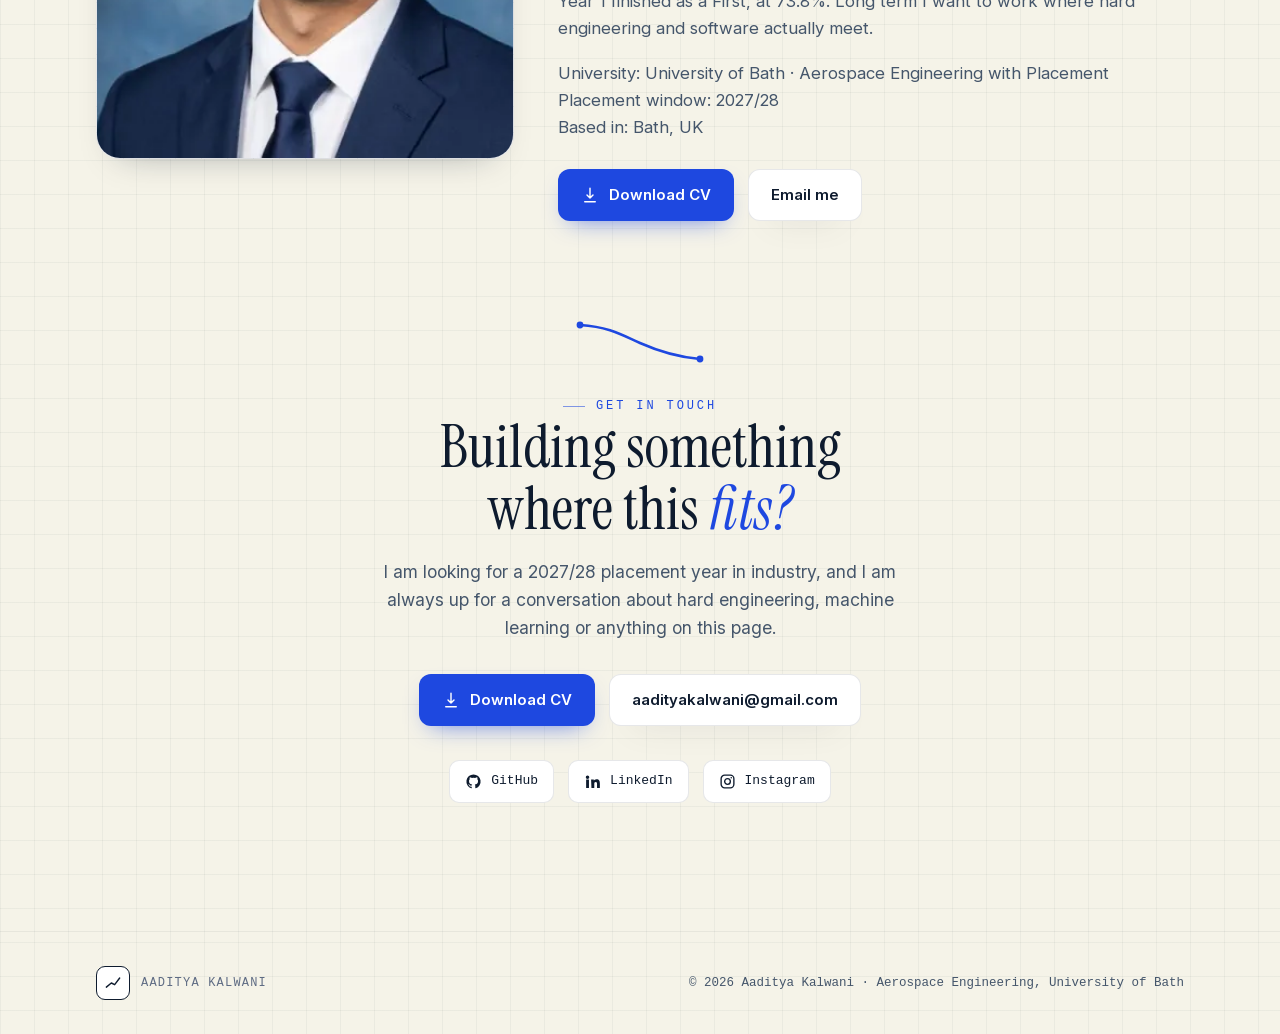
==== commit dfea247f: "Phone page: 14px content text, 44px inline link taps, legible chips and table" ====
--- a/m.html
+++ b/m.html
@@ -486,14 +486,23 @@
     .plinks a,.plinks .muted{display:inline-flex;align-items:center;min-height:44px;font-size:13.5px}
     .more-body > p,.card > p,.card .more-body > p,.block-head p{font-size:1rem}
     .case-summary{font-size:1.0625rem}
-    .stats-m span{font-size:13.5px}
+    .stats-m span{font-size:14px}
+    /* mobile fix 25 Nov: text floor, inline-link taps, table legibility */
+    .more-body a{display:inline-flex;align-items:center;min-height:44px;margin-right:14px}
+    .fp-wink{font-size:14px}
+    .tag{font-size:12px;padding:5px 9px}
+    .pill{font-size:11.5px}
+    .fp-eyebrow,.case-fig-cap{font-size:12px}
+    .abl{font-size:12.5px}
+    .trust-in{font-size:14px;letter-spacing:.02em}
+    .plinks a,.plinks .muted{font-size:14px}
   }
   @media(max-width:620px){
     .hero h1{font-size:8.4vw;line-height:1.08}
     .fp-stage{aspect-ratio:360/330;margin-top:10px}
     .fp-outs{display:grid;grid-template-columns:1fr 1fr;gap:10px 16px;list-style:none;margin:14px 0 0;padding:0 2px;
-      font-family:ui-monospace,"SF Mono",Menlo,Consolas,monospace;font-size:13px;line-height:1.3;color:#fff;font-weight:500}
-    .fp-outs span{display:block;margin-top:2px;color:rgba(255,255,255,.62);font-weight:400;font-size:12px}
+      font-family:ui-monospace,"SF Mono",Menlo,Consolas,monospace;font-size:14px;line-height:1.3;color:#fff;font-weight:500}
+    .fp-outs span{display:block;margin-top:2px;color:rgba(255,255,255,.62);font-weight:400;font-size:13px}
   }
 </style>
 </head>
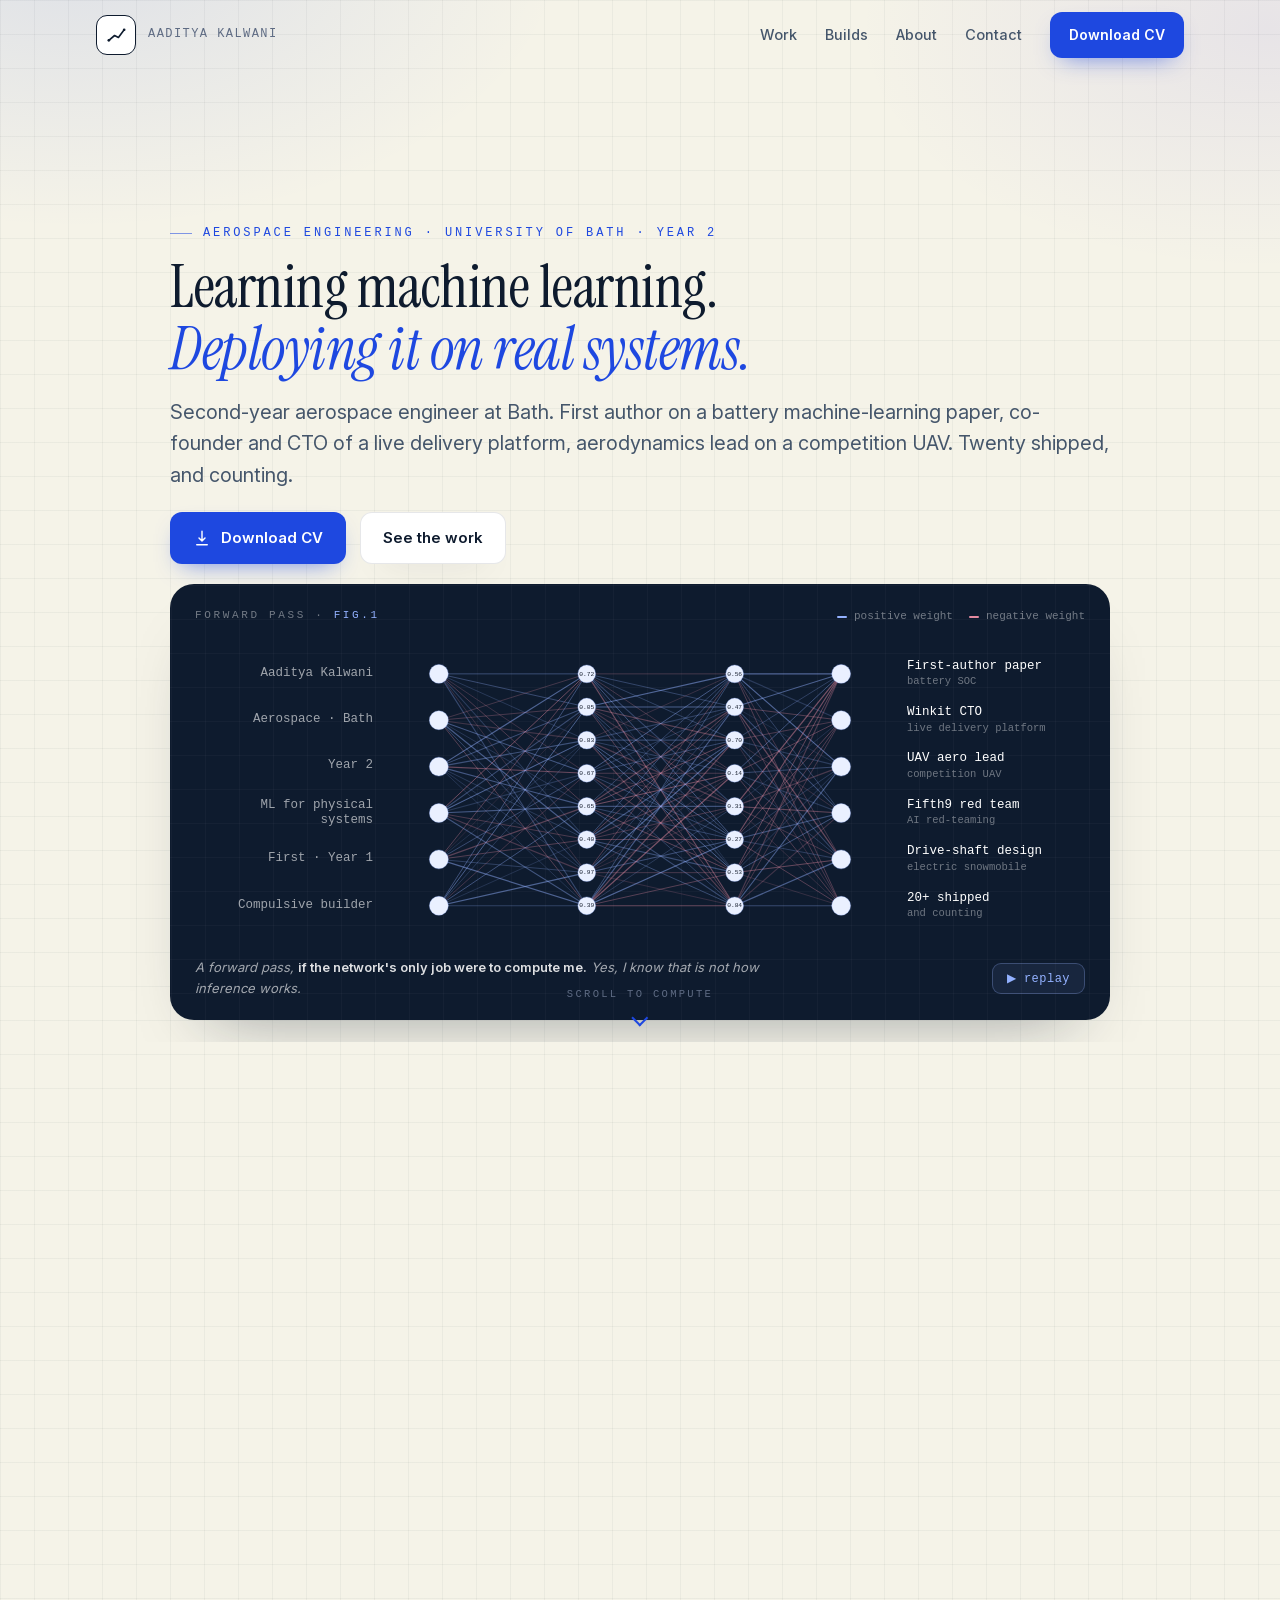
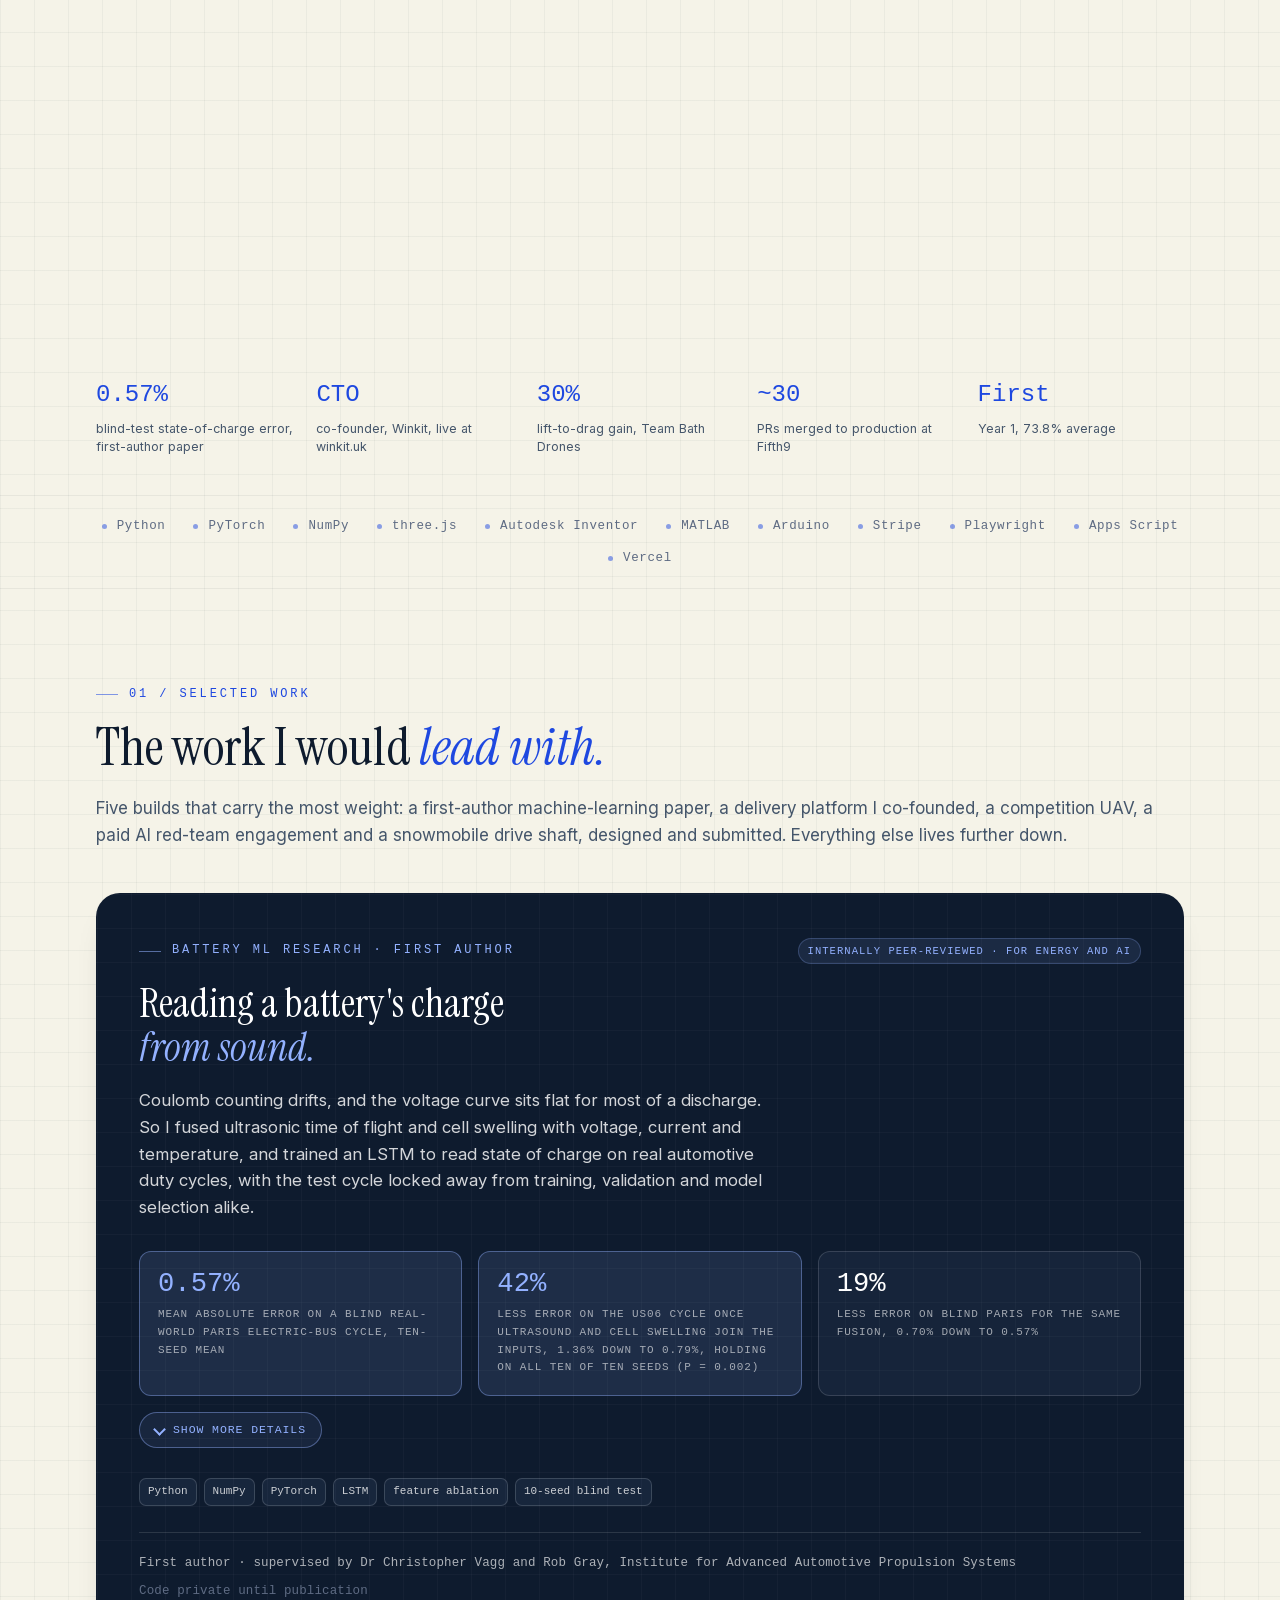
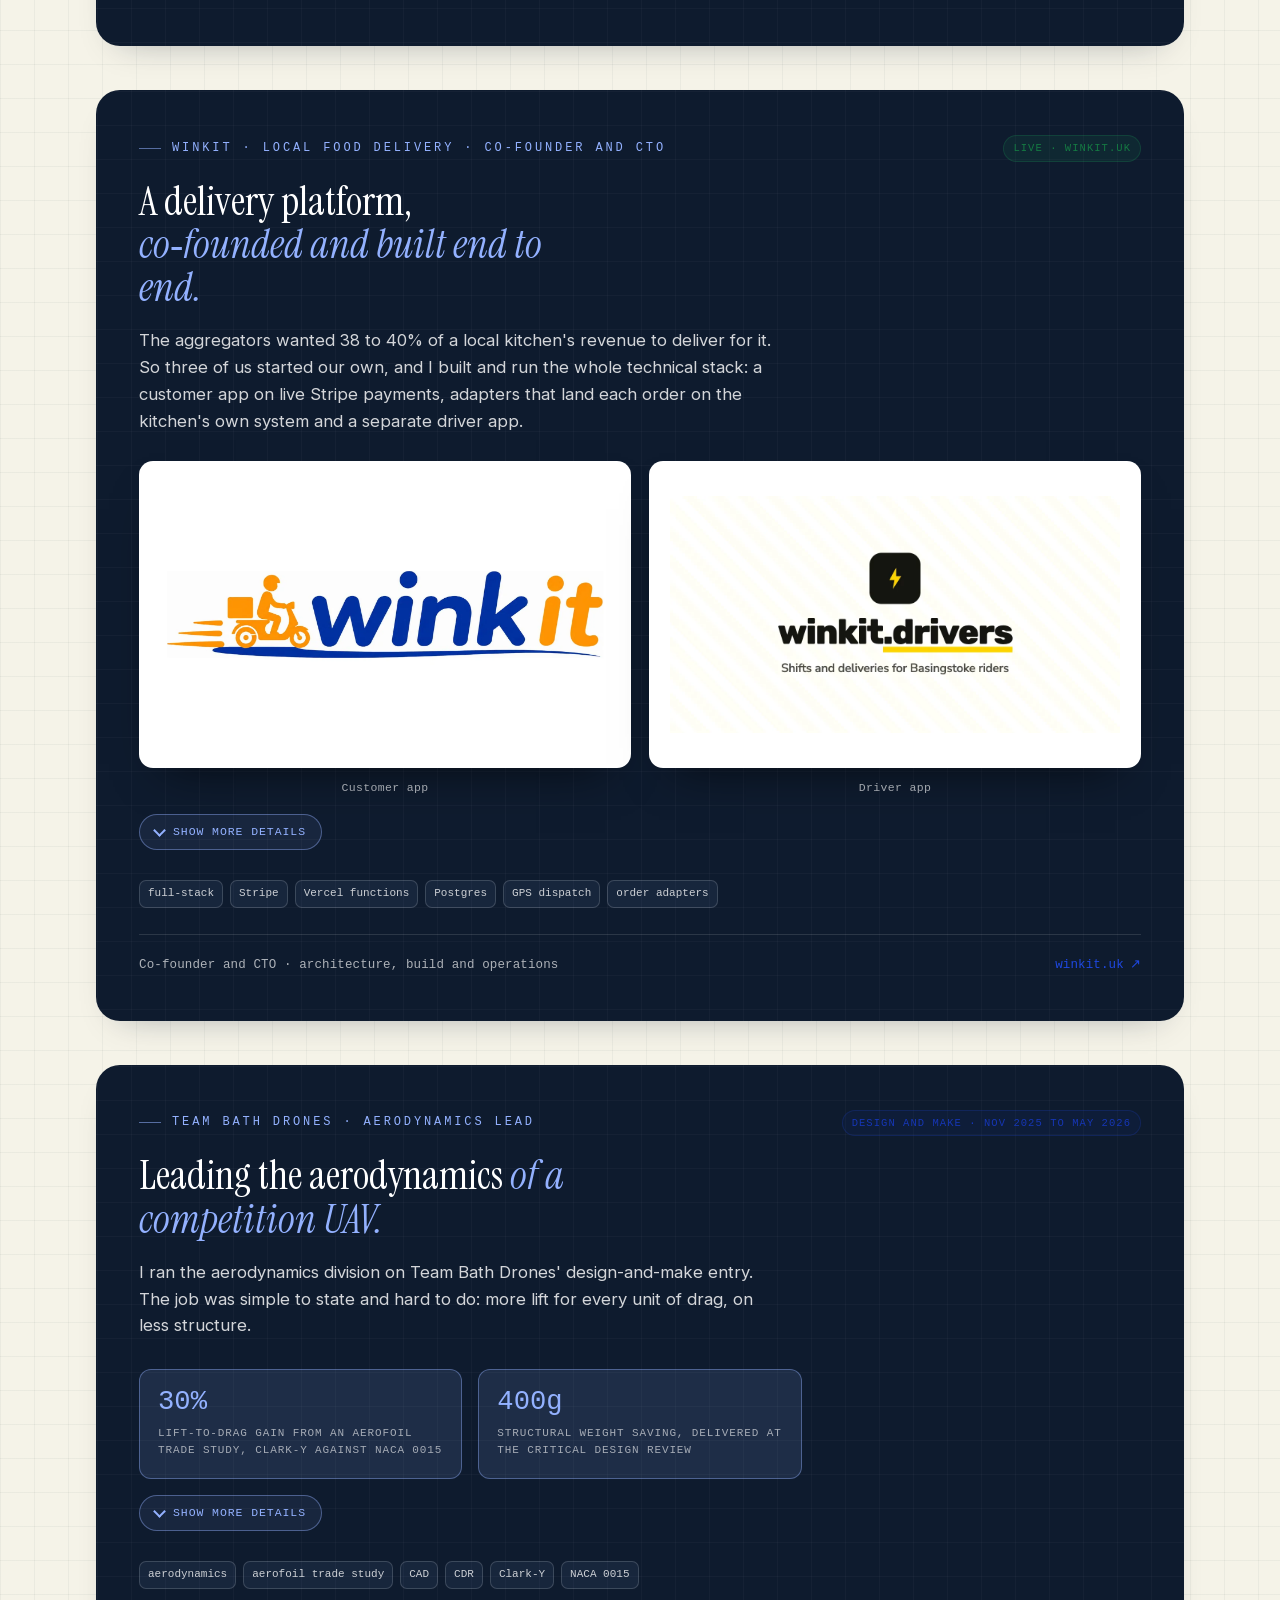
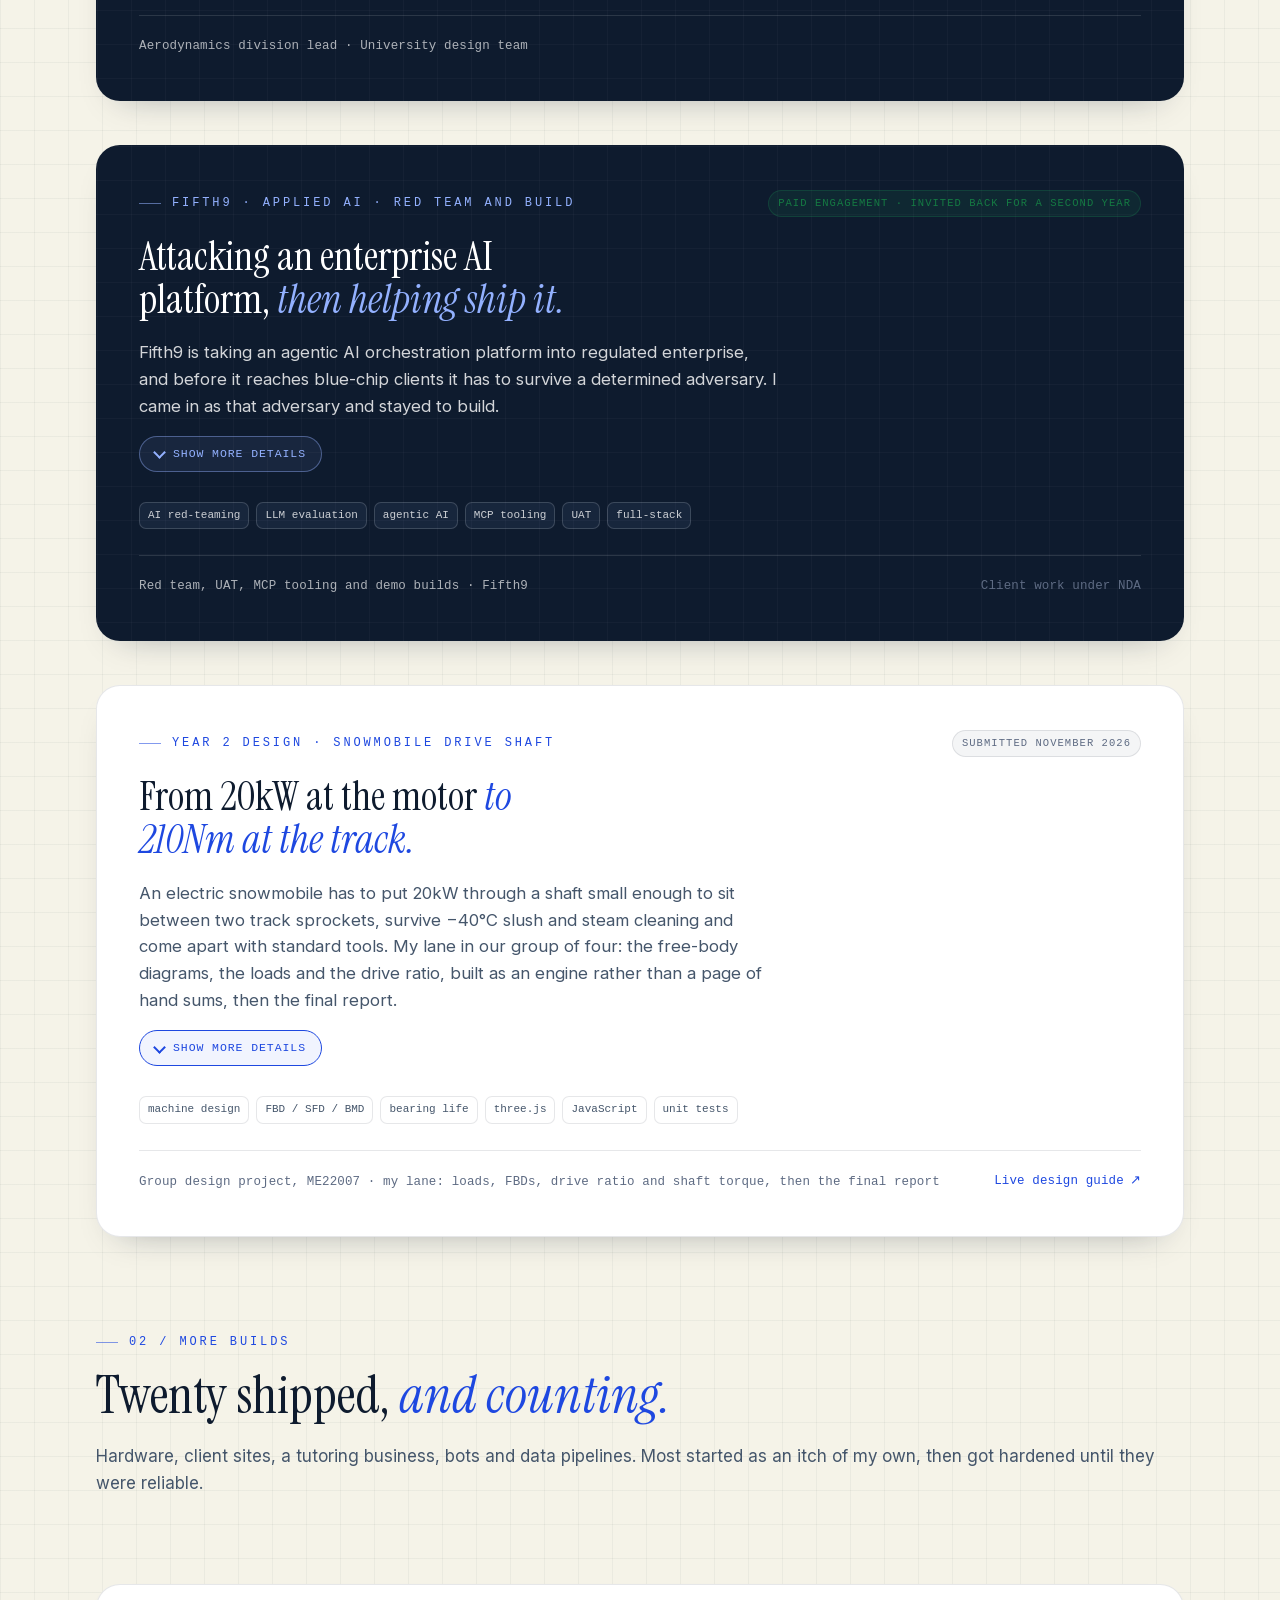
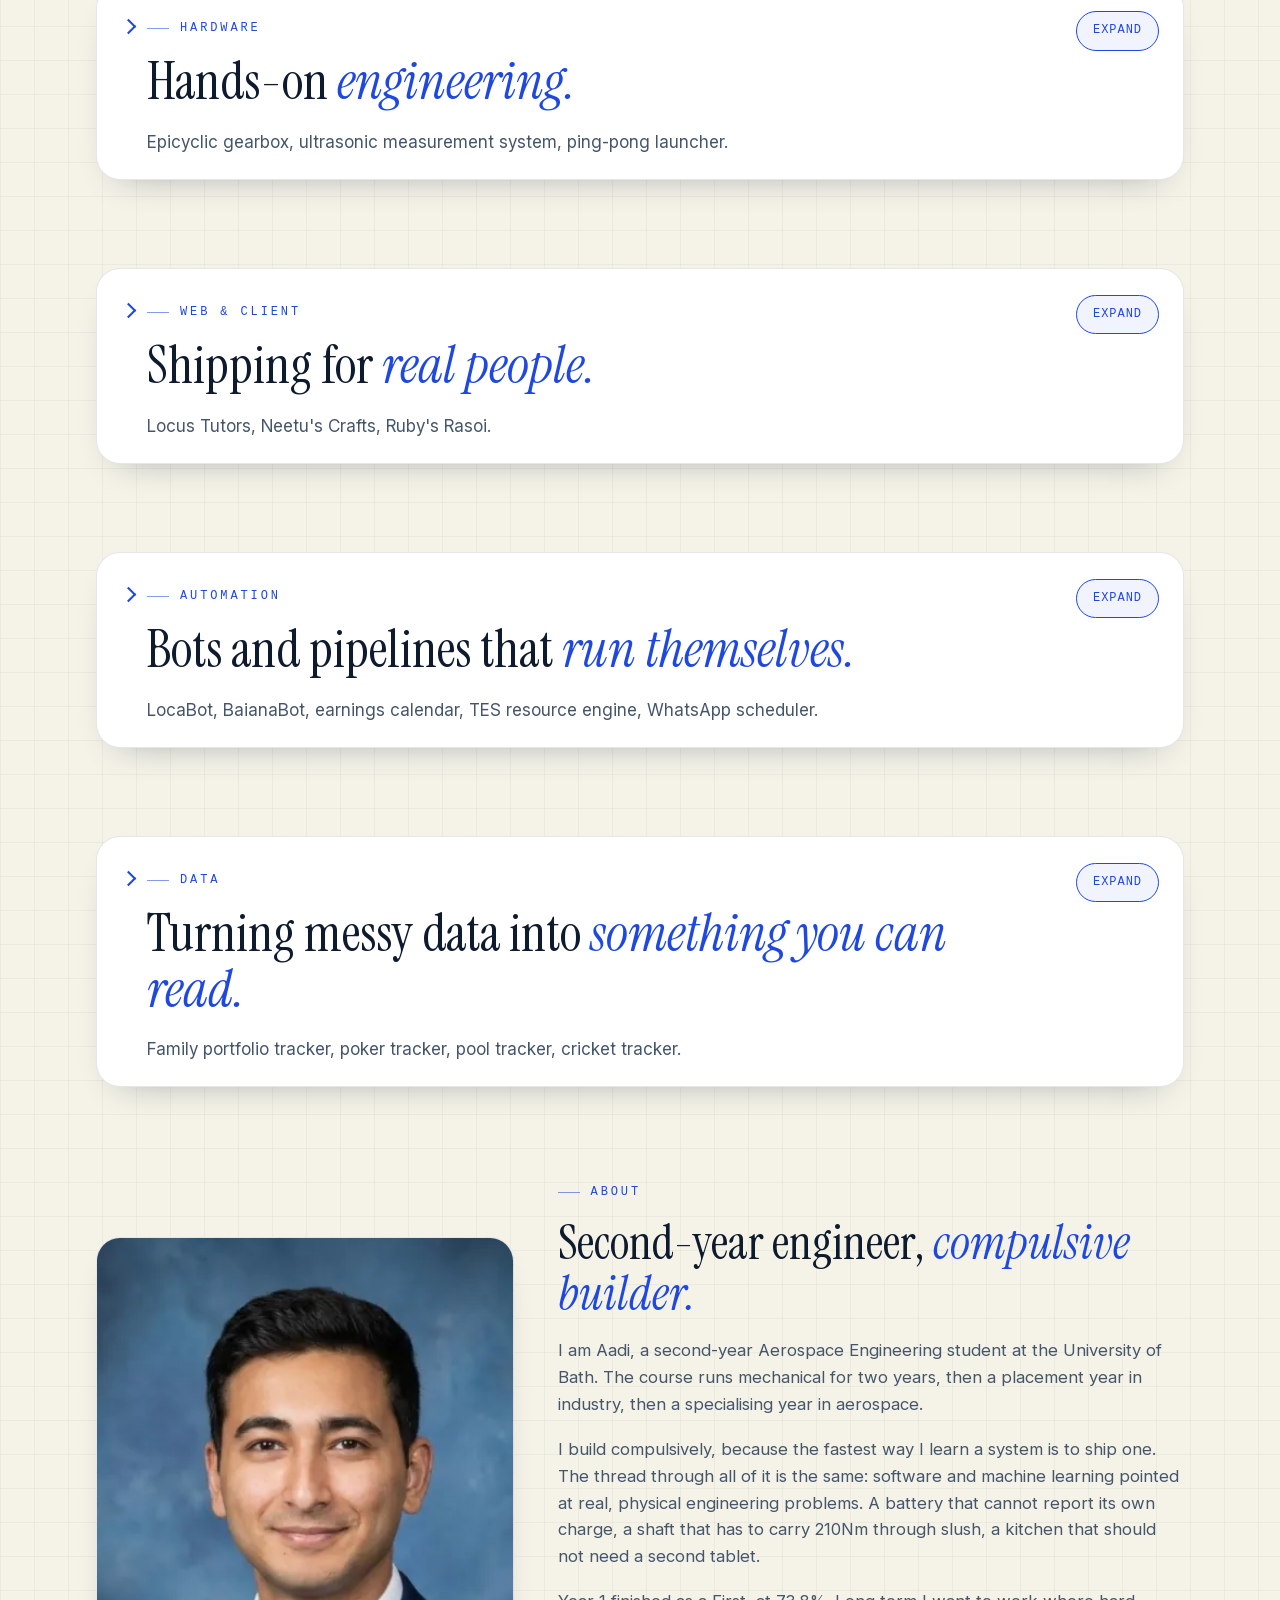
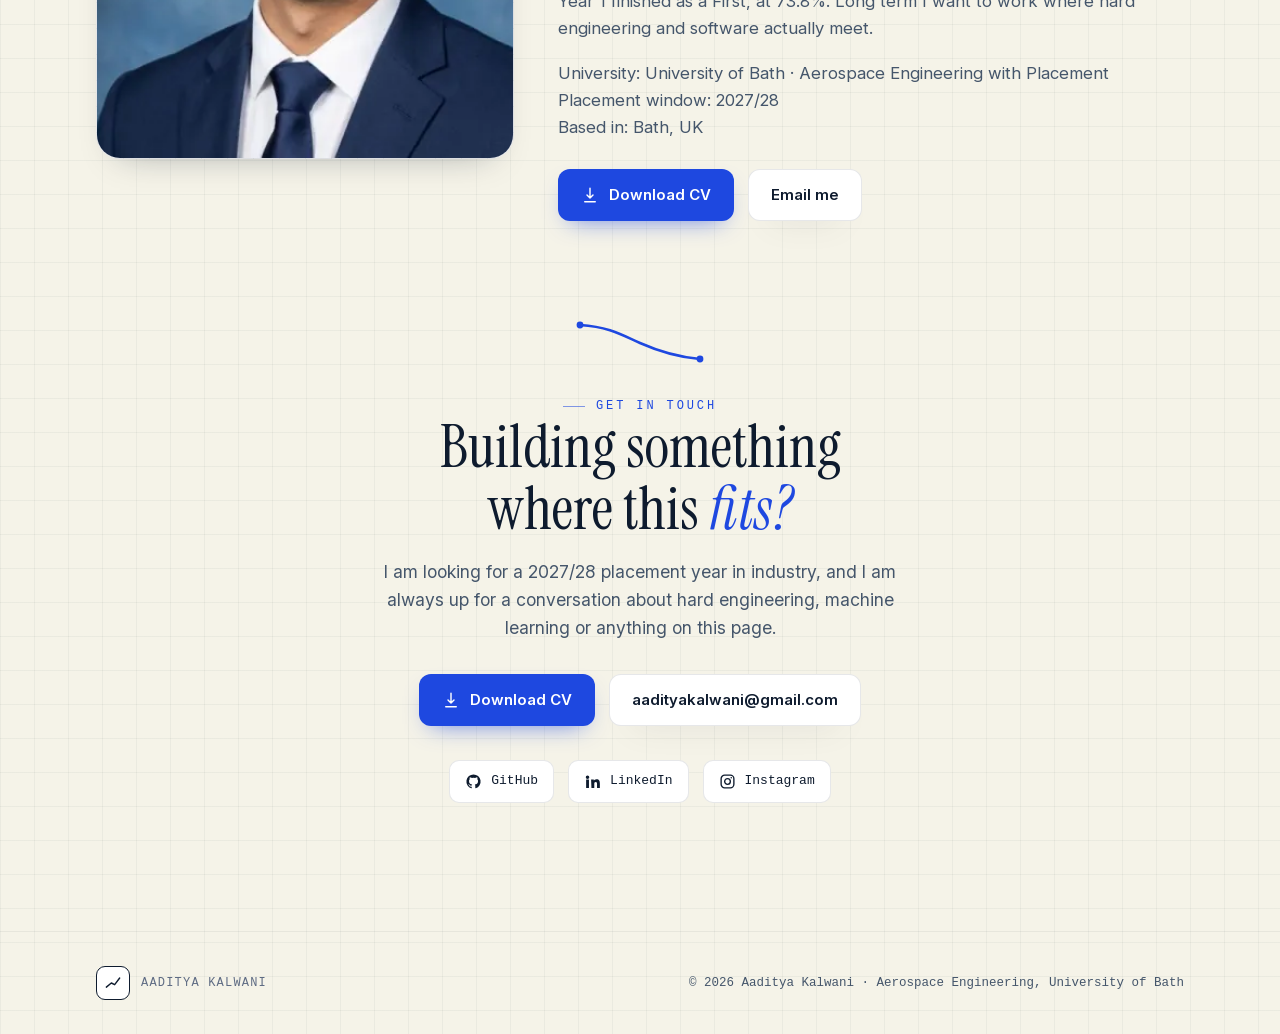
==== commit 0017b70c: "Phone page: metric labels and toggle text to 12px" ====
--- a/m.html
+++ b/m.html
@@ -494,6 +494,8 @@
     .pill{font-size:11.5px}
     .fp-eyebrow,.case-fig-cap{font-size:12px}
     .abl{font-size:12.5px}
+    .mlab{font-size:12px}
+    .more > summary .sm,.more > summary .sl{font-size:12px}
     .trust-in{font-size:14px;letter-spacing:.02em}
     .plinks a,.plinks .muted{font-size:14px}
   }
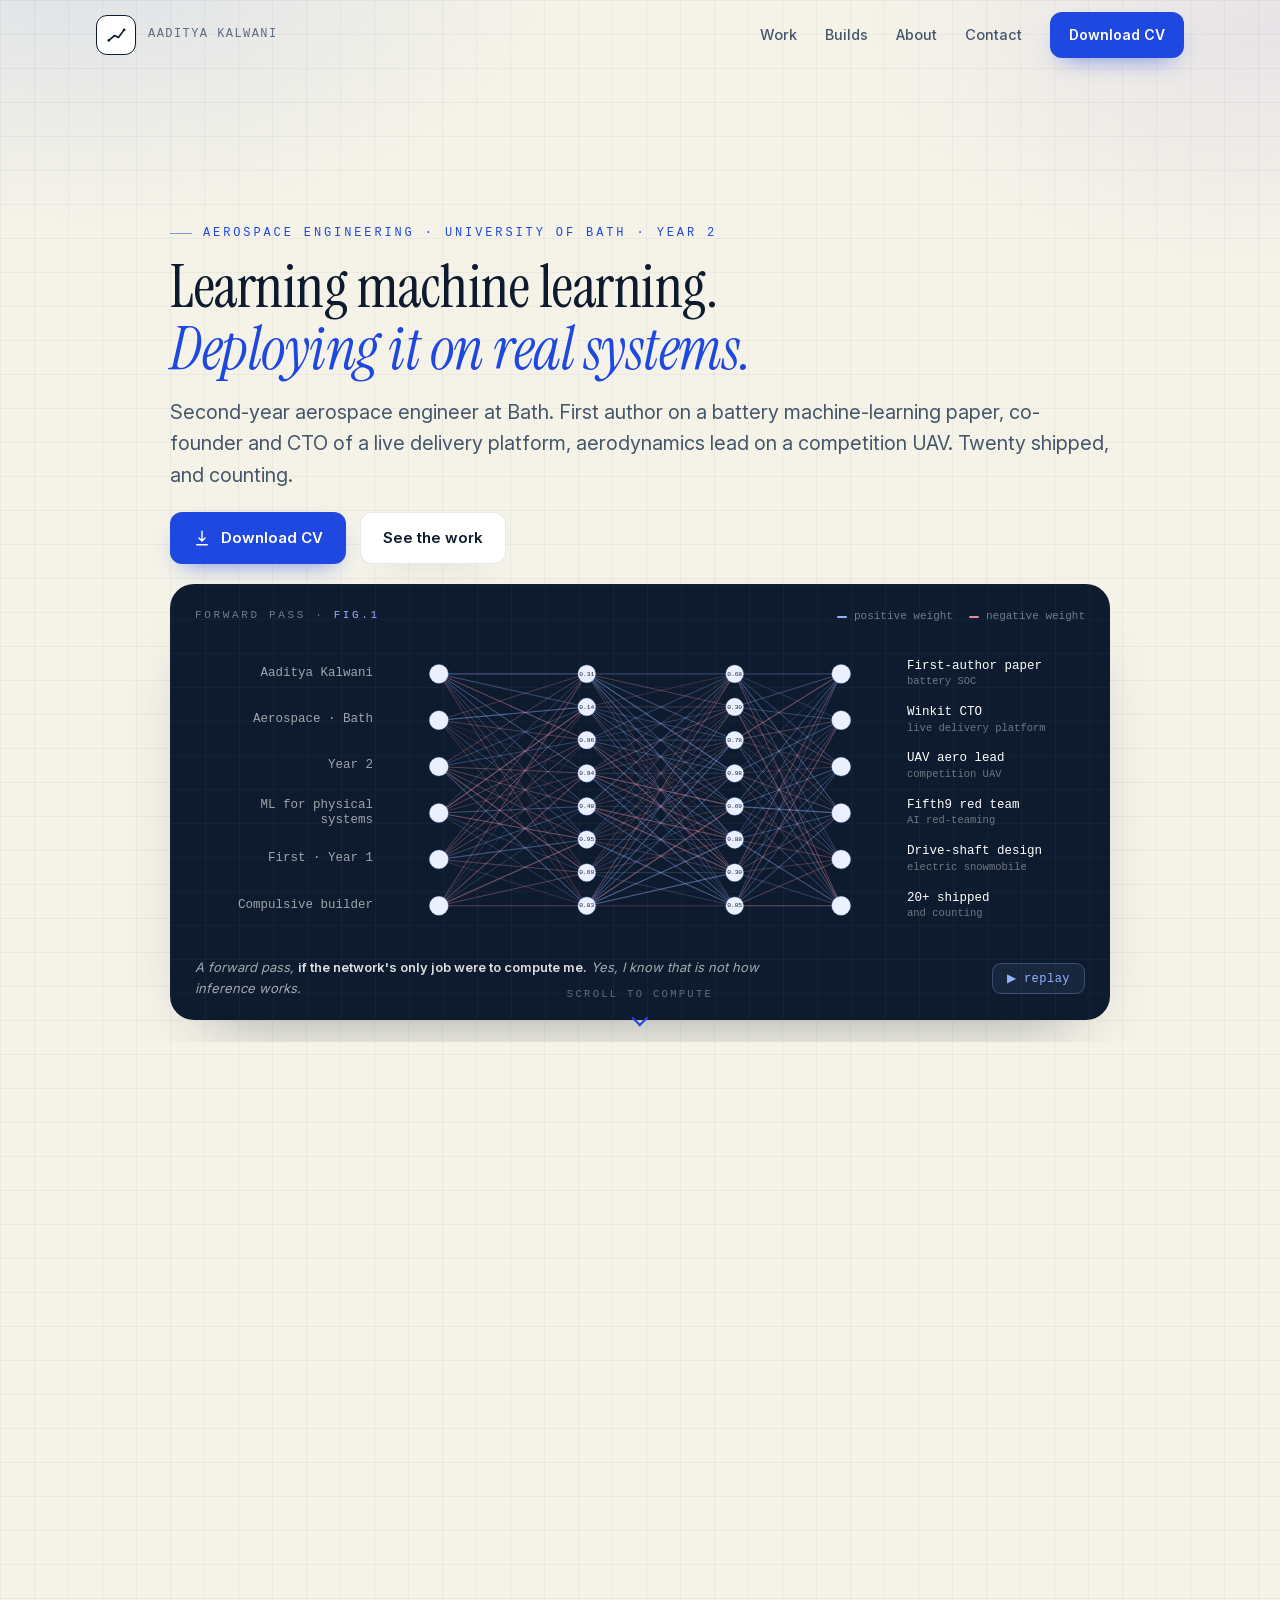
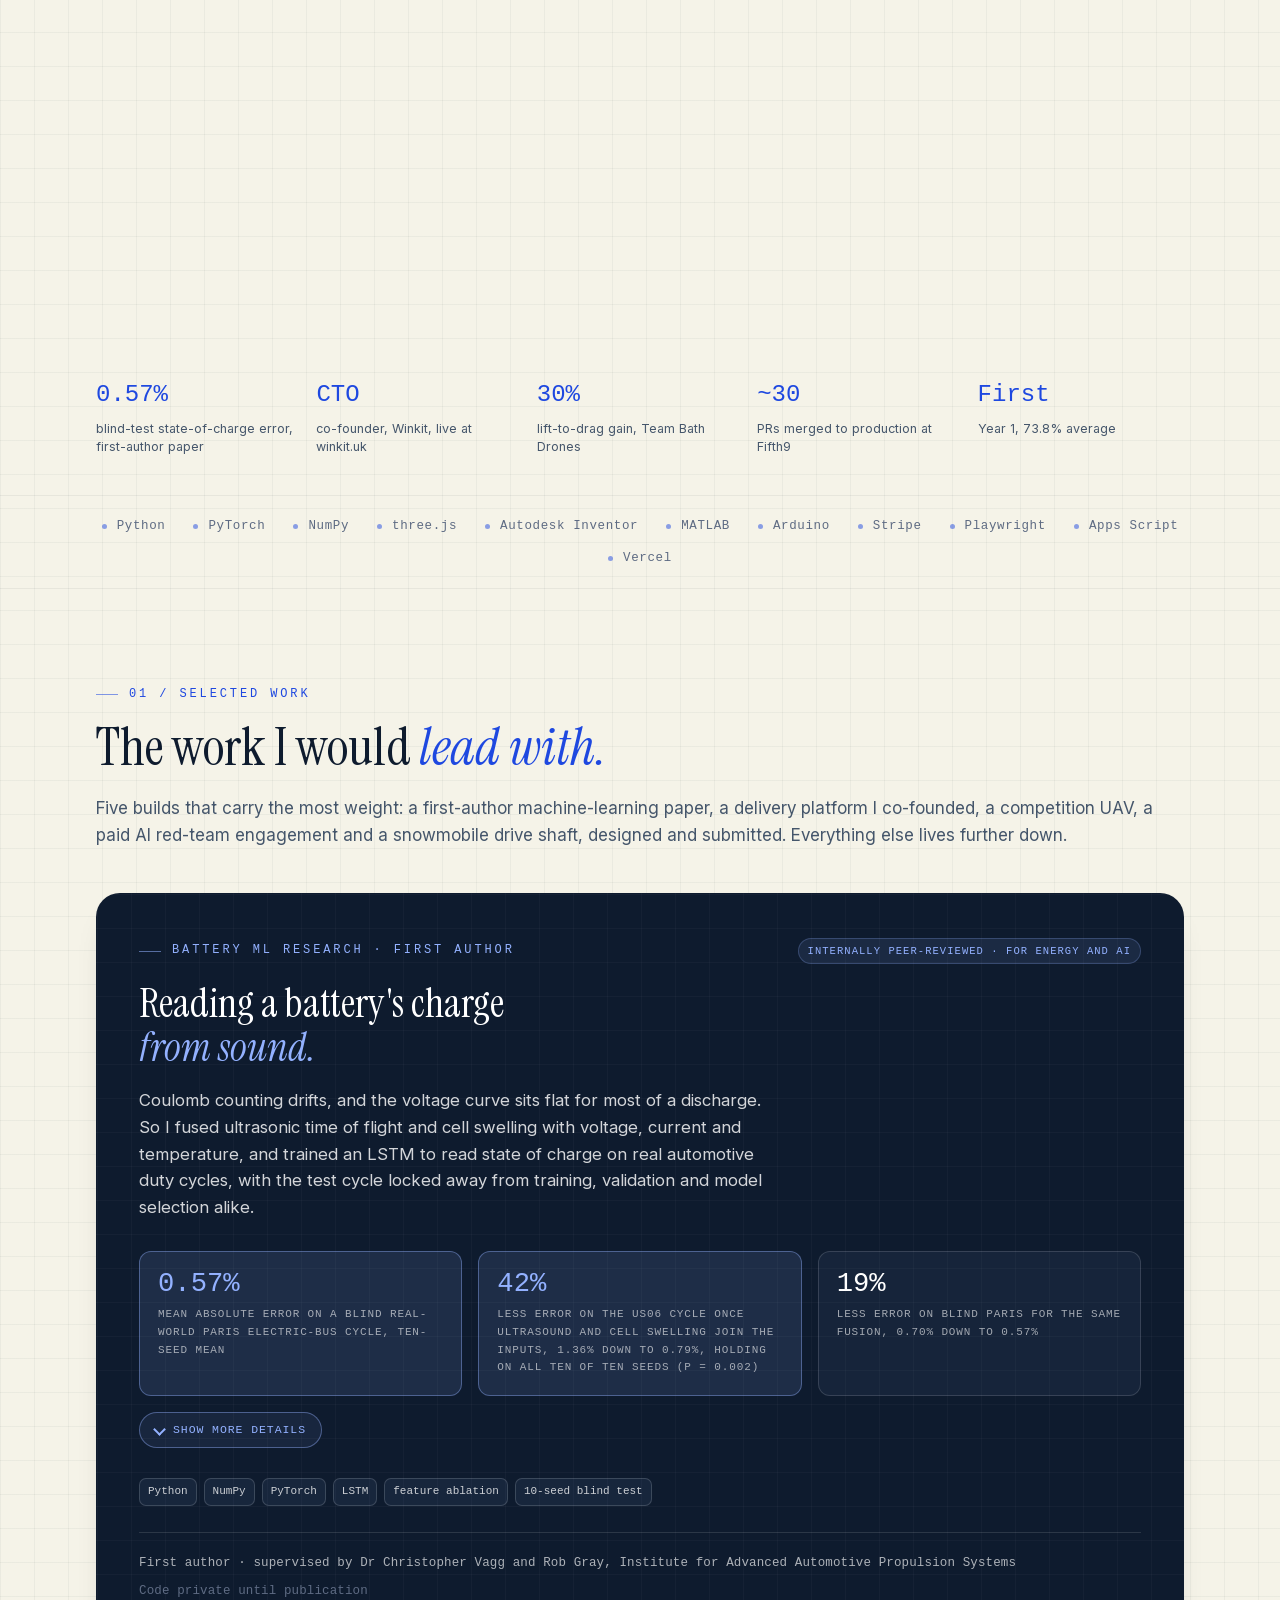
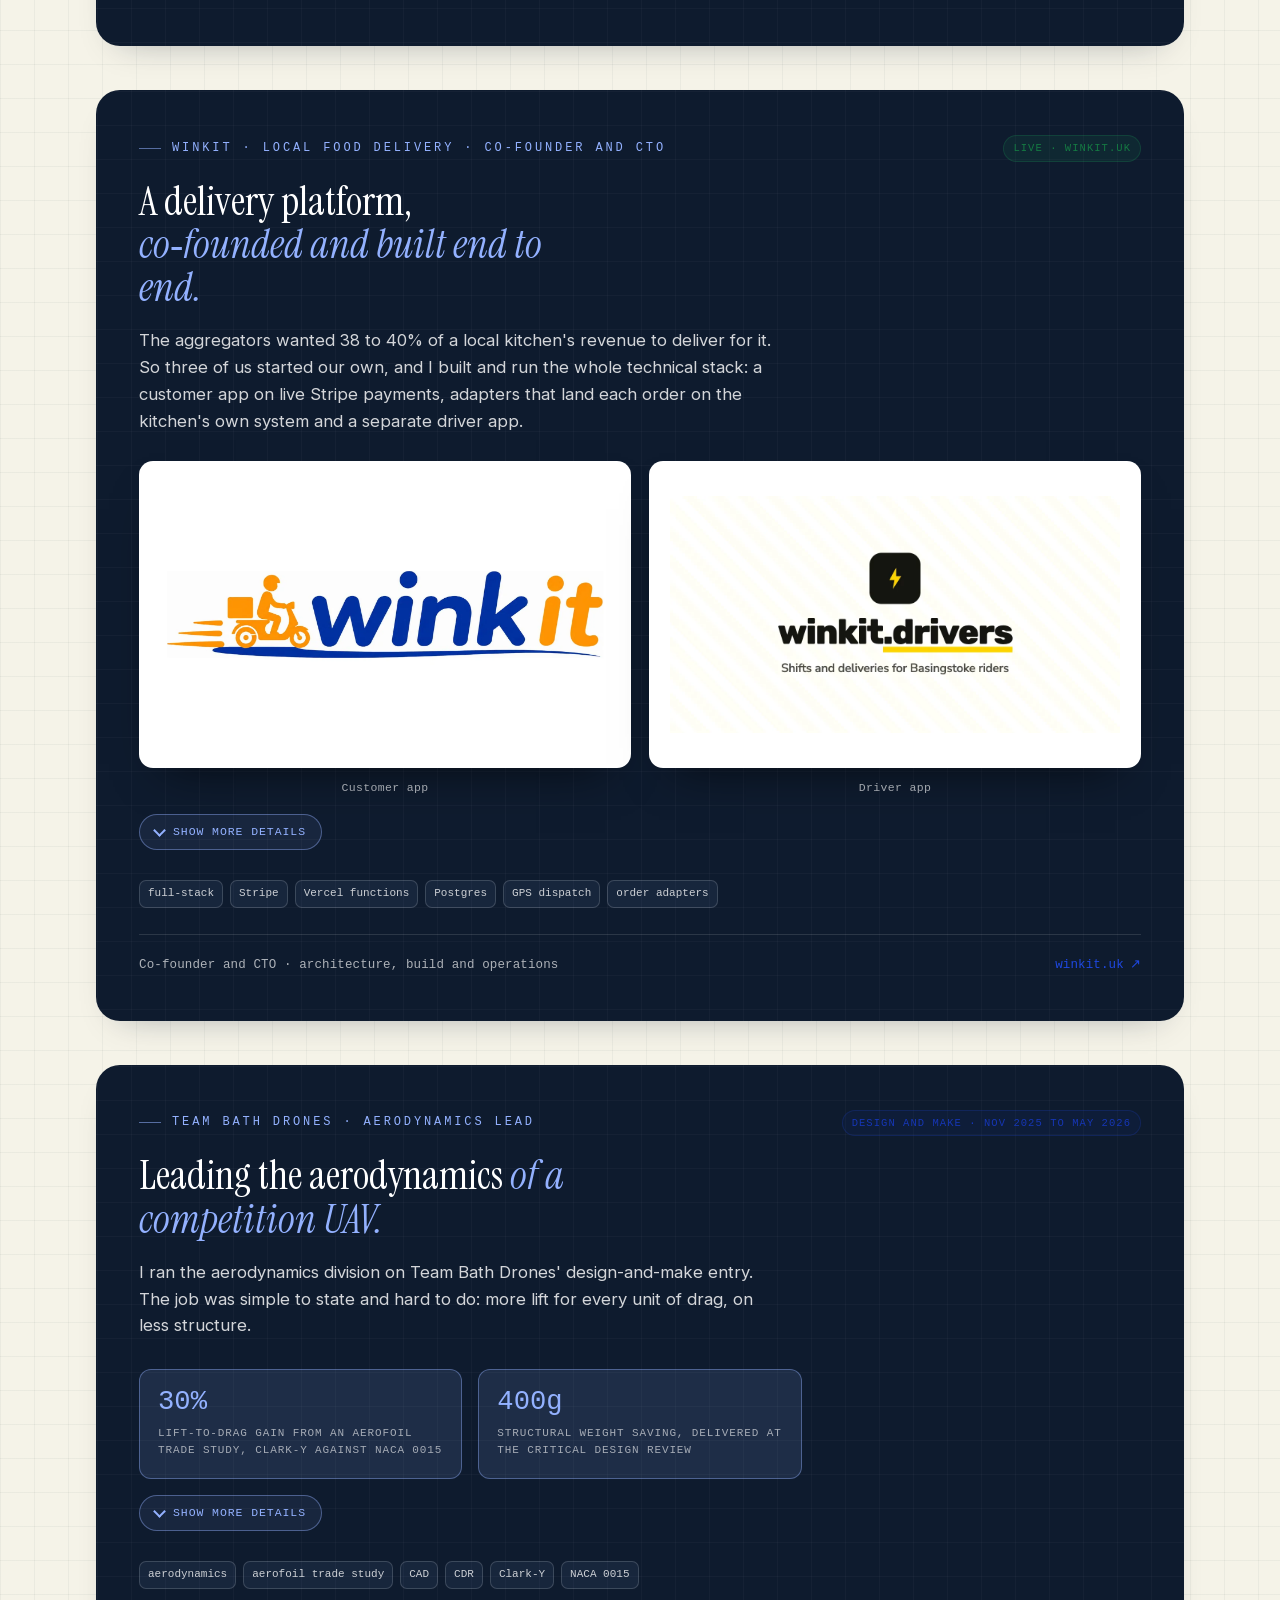
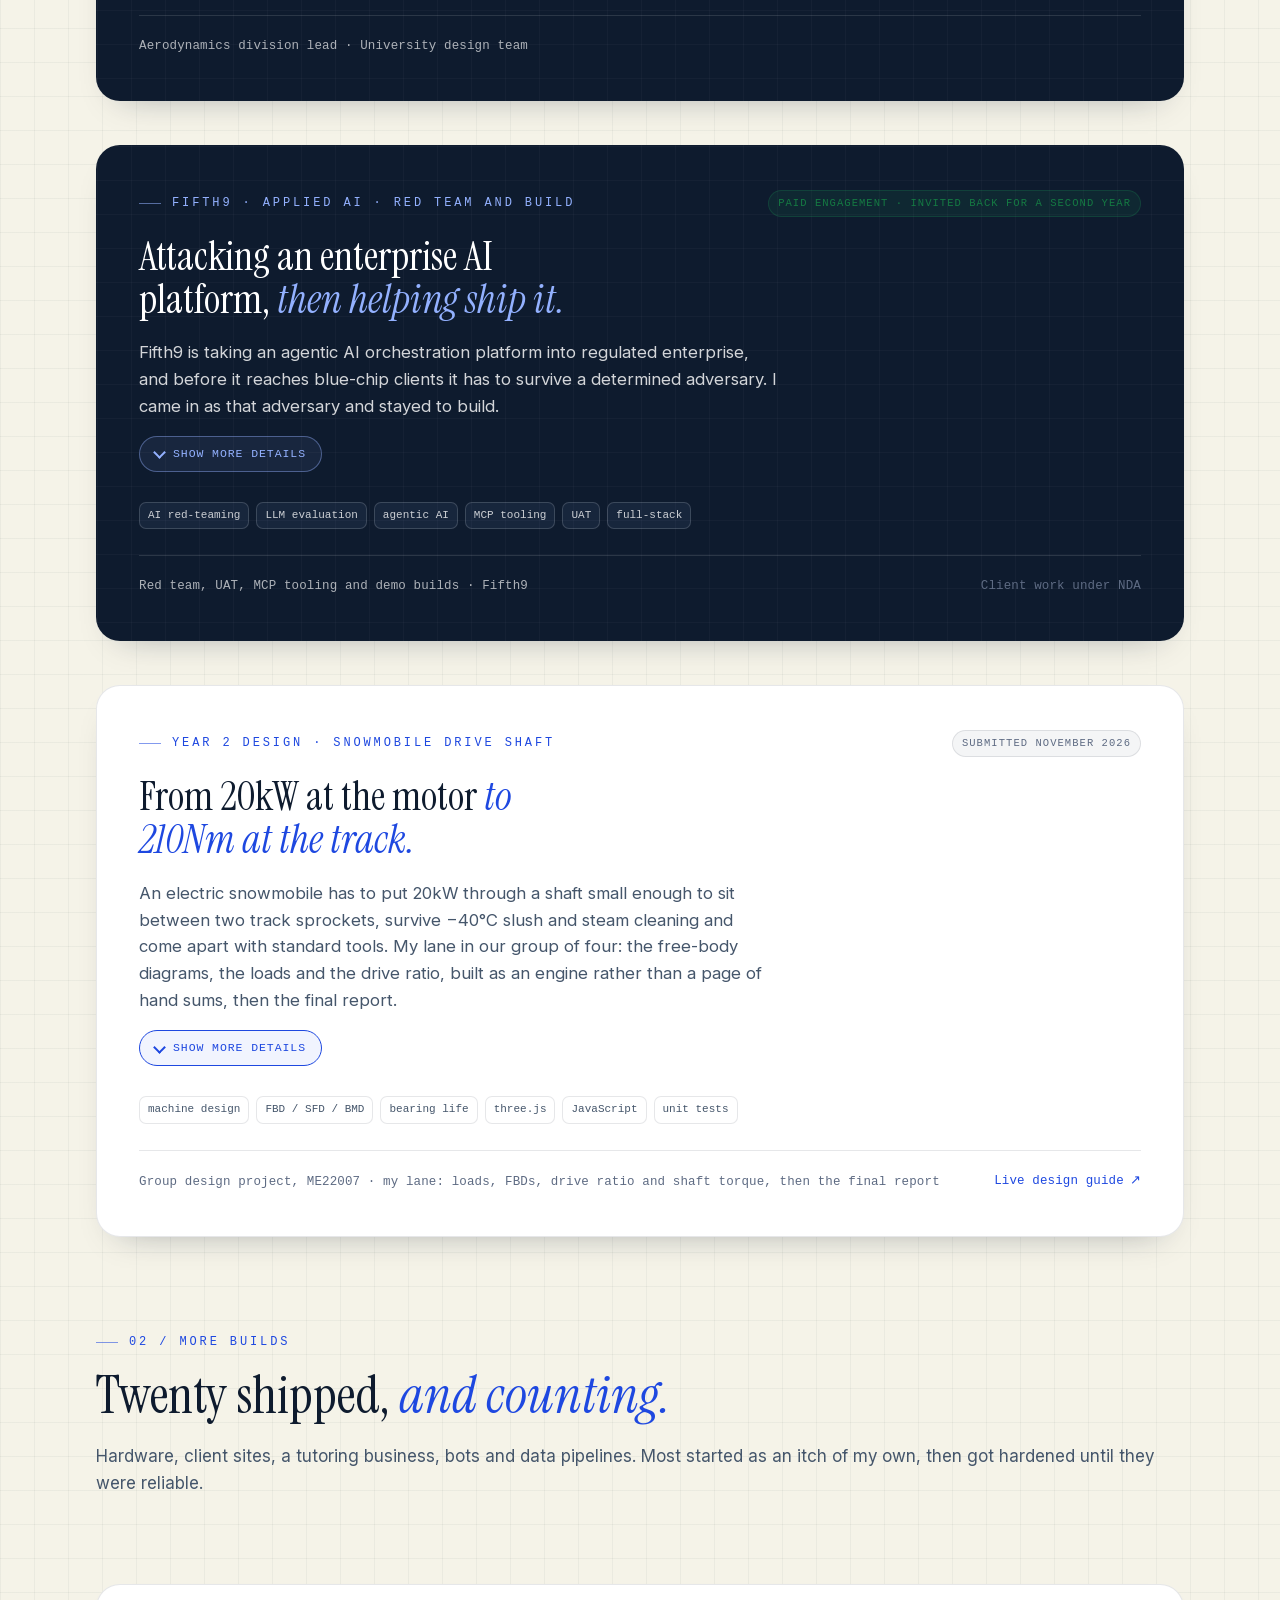
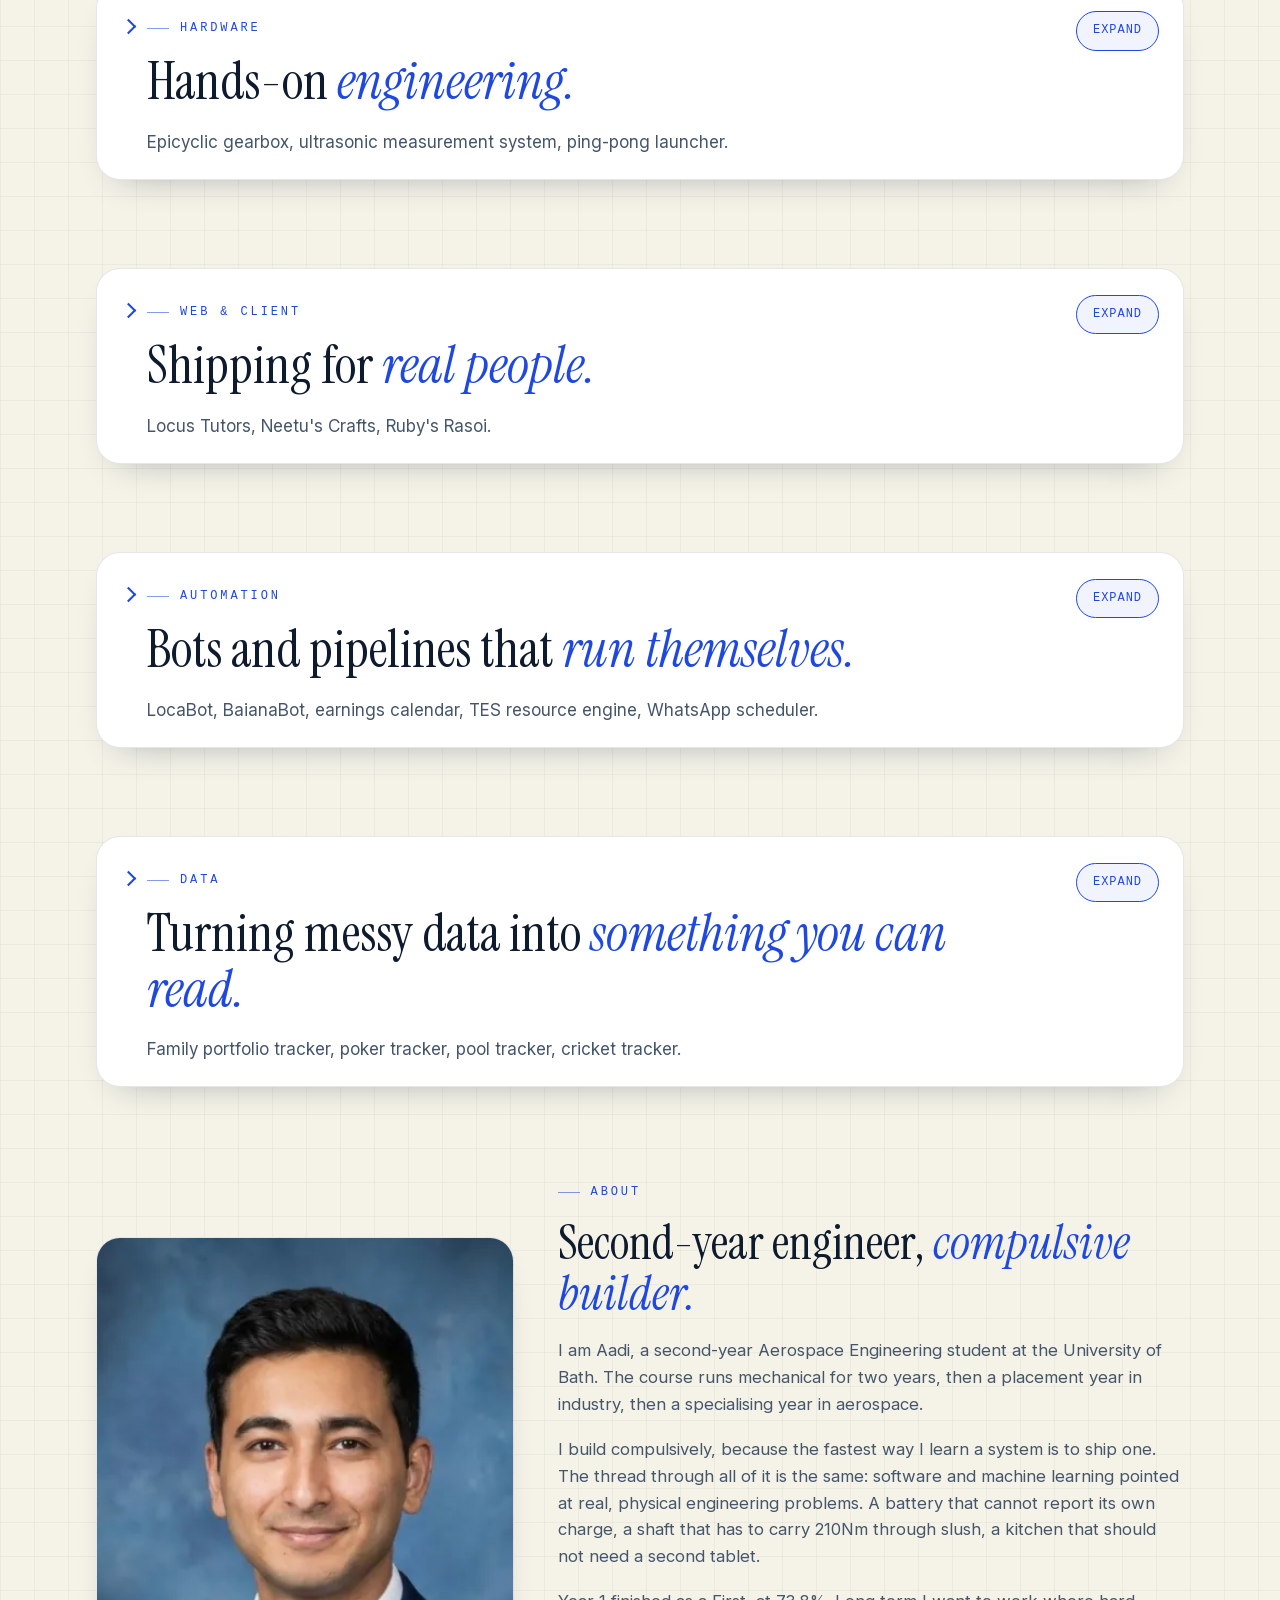
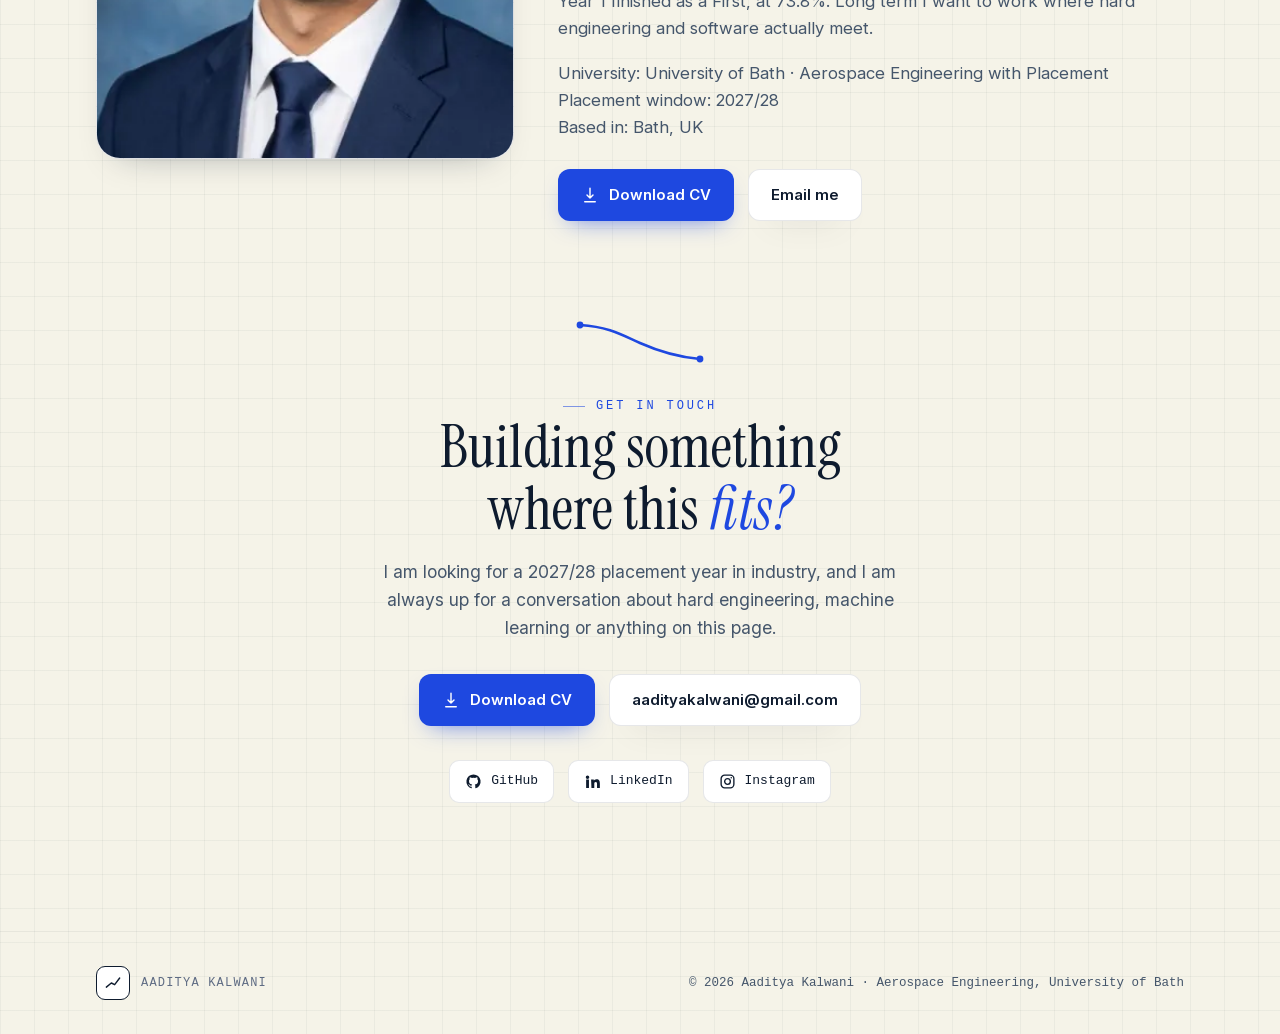
==== commit cfd6d456: "Bump CV link version so browsers fetch the 24 Nov CV" ====
--- a/m.html
+++ b/m.html
@@ -523,7 +523,7 @@
       <a class="link" href="#builds">Builds</a>
       <a class="link" href="#about">About</a>
       <a class="link" href="#contact">Contact</a>
-      <a class="btn btn-primary btn-nav" href="assets/Aadi-Kalwani-CV.pdf?v=20261122" download="Aaditya-Kalwani-CV.pdf">Download CV</a>
+      <a class="btn btn-primary btn-nav" href="assets/Aadi-Kalwani-CV.pdf?v=20261125" download="Aaditya-Kalwani-CV.pdf">Download CV</a>
     </div>
   </div>
 </nav>
@@ -540,7 +540,7 @@
       <h1 class="serif">Learning machine learning.<br><em>Deploying it on real systems.</em></h1>
       <p class="lede">Second-year aerospace engineer at Bath. First author on a battery machine-learning paper, co-founder and CTO of a live delivery platform, aerodynamics lead on a competition UAV. Twenty shipped, and counting.</p>
       <div class="hero-cta">
-        <a class="btn btn-primary" href="assets/Aadi-Kalwani-CV.pdf?v=20261122" download="Aaditya-Kalwani-CV.pdf">
+        <a class="btn btn-primary" href="assets/Aadi-Kalwani-CV.pdf?v=20261125" download="Aaditya-Kalwani-CV.pdf">
           <svg viewBox="0 0 24 24" fill="none" stroke="currentColor" stroke-width="1.9" stroke-linecap="round" stroke-linejoin="round" aria-hidden="true"><path d="M12 3v13m0 0 4-4m-4 4-4-4"/><path d="M5 21h14"/></svg>
           Download CV
         </a>
@@ -863,7 +863,7 @@
       <p>Year 1 finished as a First, at 73.8%. Long term I want to work where hard engineering and software actually meet.</p>
       <p class="muted" style="font-family:ui-monospace,"SF Mono",Menlo,Consolas,monospace;font-size:12.5px;line-height:1.9">University: University of Bath &middot; Aerospace Engineering with Placement<br>Placement window: 2027/28<br>Based in: Bath, UK</p>
       <div class="hero-cta">
-        <a class="btn btn-primary" href="assets/Aadi-Kalwani-CV.pdf?v=20261122" download="Aaditya-Kalwani-CV.pdf">
+        <a class="btn btn-primary" href="assets/Aadi-Kalwani-CV.pdf?v=20261125" download="Aaditya-Kalwani-CV.pdf">
           <svg viewBox="0 0 24 24" fill="none" stroke="currentColor" stroke-width="1.9" stroke-linecap="round" stroke-linejoin="round" aria-hidden="true"><path d="M12 3v13m0 0 4-4m-4 4-4-4"/><path d="M5 21h14"/></svg>
           Download CV
         </a>
@@ -884,7 +884,7 @@
     <h2 class="serif">Building something<br>where this <em>fits?</em></h2>
     <p>I am looking for a 2027/28 placement year in industry, and I am always up for a conversation about hard engineering, machine learning or anything on this page.</p>
     <div class="hero-cta">
-      <a class="btn btn-primary" href="assets/Aadi-Kalwani-CV.pdf?v=20261122" download="Aaditya-Kalwani-CV.pdf">
+      <a class="btn btn-primary" href="assets/Aadi-Kalwani-CV.pdf?v=20261125" download="Aaditya-Kalwani-CV.pdf">
         <svg viewBox="0 0 24 24" fill="none" stroke="currentColor" stroke-width="1.9" stroke-linecap="round" stroke-linejoin="round" aria-hidden="true"><path d="M12 3v13m0 0 4-4m-4 4-4-4"/><path d="M5 21h14"/></svg>
         Download CV
       </a>
